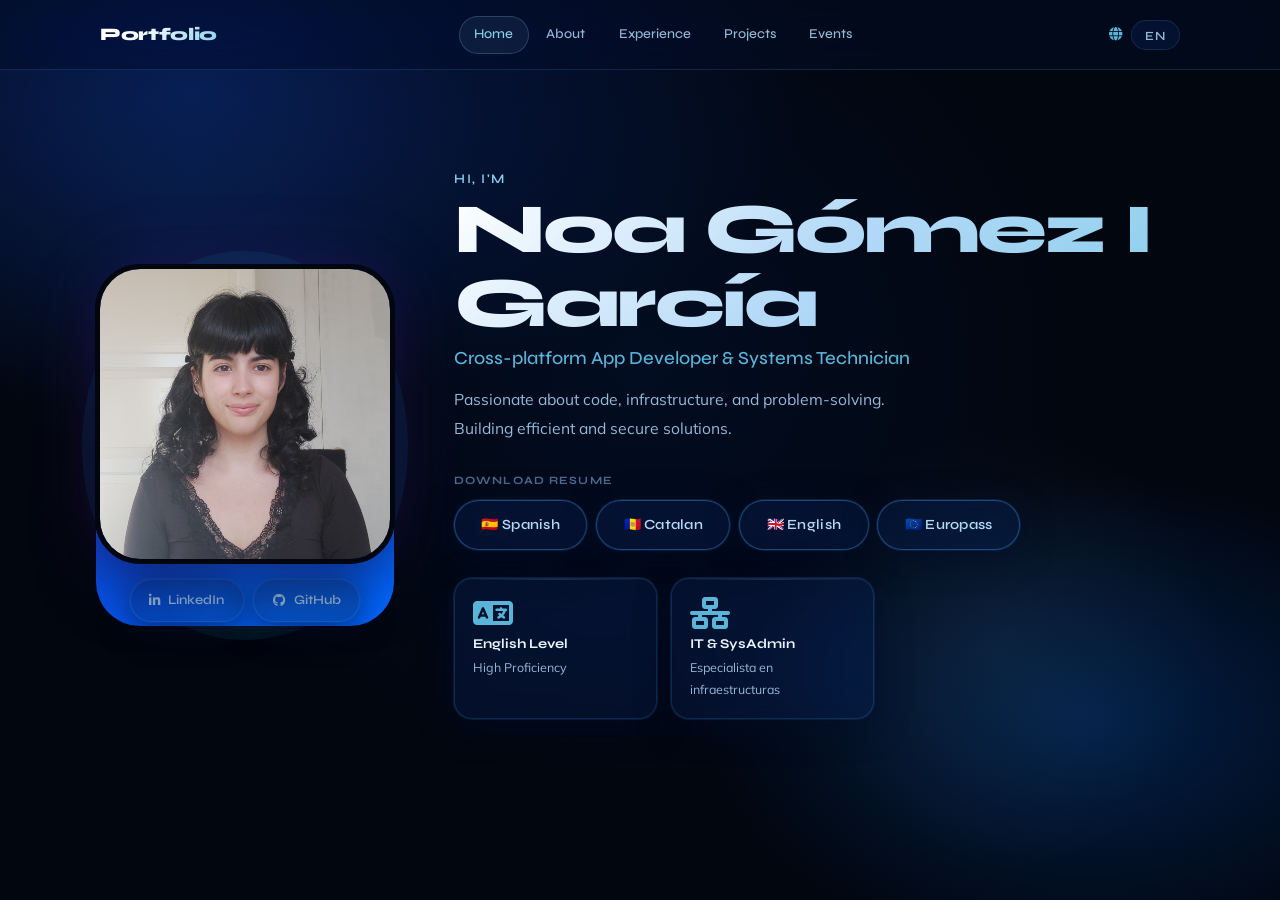
==== index.html @ 8a8b18e6 "Add files via upload" ====
<!DOCTYPE html>
<html lang="es">
<head>
    <meta charset="UTF-8">
    <meta name="viewport" content="width=device-width, initial-scale=1.0">
    <title>Portfolio | Inicio</title>
    <link rel="stylesheet" href="./css/style.css">
    <link rel="stylesheet" href="https://cdnjs.cloudflare.com/ajax/libs/font-awesome/6.4.0/css/all.min.css">
</head>
<body>
    <header class="main-header">
        <nav class="navbar">
            <div class="logo">Portfolio</div>
            <ul class="nav-links">
                <li><a href="index.html" class="active" data-i18n="nav.home">Inicio</a></li>
                <li><a href="sobre-mi.html" data-i18n="nav.about">Sobre mí</a></li>
                <li><a href="experiencia.html" data-i18n="nav.exp">Experiencia</a></li>
                <li><a href="proyectos.html" data-i18n="nav.projects">Proyectos</a></li>
                <li><a href="eventos.html" data-i18n="nav.events">Eventos</a></li>
            </ul>
            <div class="language-picker">
                <i class="fas fa-globe"></i>
                <select id="lang-selector">
                    <option value="es">ES</option>
                    <option value="en">EN</option>
                    <option value="ca">CA</option>
                </select>
            </div>
        </nav>
    </header>

    <main class="home-container">
        <section class="hero-split">
            <div class="hero-image-wrapper">
                <img src="./img/noa.jpg" alt="Foto de perfil profesional" id="profile-img">
                <div class="social-links">
                    <a href="www.linkedin.com/in/noa-gómez-i-garcía-9561072b7" target="_blank" class="btn-icon"><i class="fab fa-linkedin-in"></i> LinkedIn</a>
                    <a href="https://github.com/noagomigar" target="_blank" class="btn-icon"><i class="fab fa-github"></i> GitHub</a>
                </div>
            </div>

            <div class="hero-content">
                <h3 data-i18n="hero.greeting">Hola, soy</h3>
                <h1 class="main-title">Noa Gómez I García</h1>
                <h2 class="subtitle" data-i18n="hero.role">Desarrolladora Multiplataforma & Técnica en Sistemas</h2>
                <p class="hero-bio" data-i18n="hero.desc">
                    Apasionada por el código, la infraestructura y la resolución de problemas. Construyendo soluciones eficientes y seguras.
                </p>

                <div class="cv-download-section">
                    <p class="section-label" data-i18n="cv.download">Descargar CV:</p>
                    <div class="btn-group">
                        <a href="./cv/cv-es.pdf" download class="btn btn-outline" data-i18n="cv.es">Español</a>
                        <a href="./cv/cv-ca.pdf" download class="btn btn-outline" data-i18n="cv.ca">Català</a>
                        <a href="./cv/cv-en.pdf" download class="btn btn-outline" data-i18n="cv.en">English</a>
                        <a href="./cv/cv-europass.pdf" download class="btn btn-outline">🇪🇺 Europass</a>
                    </div>
                </div>

                <div class="highlights-grid">
                    <div class="highlight-card">
                        <i class="fas fa-language fa-2x"></i>
                        <h4>English Level</h4>
                        <p>High Proficiency</p>
                    </div>
                    <div class="highlight-card">
                        <i class="fas fa-network-wired fa-2x"></i>
                        <h4>IT & SysAdmin</h4>
                        <p>Especialista en infraestructuras</p>
                    </div>
                </div>
            </div>
        </section>
    </main>

    <script src="./js/lang.js"></script>
</body>
</html>
---- css/style.css ----
/* ============================================================
   PORTFOLIO — LIQUID GLASS · DEEP OCEAN BLUE
   Multi-page edition
   ============================================================ */

@import url('https://fonts.googleapis.com/css2?family=Syne:wght@400;500;600;700;800&family=Mulish:ital,wght@0,300;0,400;0,500;0,600;1,400&display=swap');

/* ─── TOKENS ─────────────────────────────────────────────── */
:root {
  --void:        #02060f;
  --abyss:       #050d1f;
  --deep:        #071428;
  --ocean:       #0a1f4a;
  --blue-mid:    #0f3a8a;
  --blue-bright: #1d6fea;
  --neon:        #5ab4d8;
  --cyan:        #87ceeb;
  --aurora:      #b3d9f7;

  --txt-primary:   #e8f4ff;
  --txt-secondary: #94b8d8;
  --txt-muted:     #4a6a90;

  --glass-bg:         rgba(12, 35, 80, 0.35);
  --glass-bg-hover:   rgba(18, 50, 110, 0.52);
  --glass-border:     rgba(61, 158, 255, 0.18);
  --glass-border-str: rgba(61, 158, 255, 0.40);
  --glass-shadow:     0 8px 32px rgba(0,12,40,.60), 0 0 0 1px var(--glass-border);
  --glass-shadow-h:   0 16px 48px rgba(0,12,40,.80), 0 0 28px rgba(90,180,216,.18), 0 0 0 1px var(--glass-border-str);
  --blur:  blur(18px) saturate(160%);
  --blur2: blur(28px) saturate(180%);

  --max-w: 1160px;
  --nav-h: 70px;
  --pad-x: clamp(1.25rem, 5vw, 2.5rem);
  --pad-y: clamp(4rem, 8vw, 7rem);
  --r-sm:  10px;
  --r-md:  18px;
  --r-lg:  26px;
  --r-xl:  40px;

  --font-d: 'Syne', sans-serif;
  --font-b: 'Mulish', sans-serif;
  --ease:   cubic-bezier(0.23, 1, 0.32, 1);
}

/* ─── RESET ──────────────────────────────────────────────── */
*, *::before, *::after { box-sizing: border-box; margin: 0; padding: 0; }
html { scroll-behavior: smooth; -webkit-font-smoothing: antialiased; }

body {
  font-family: var(--font-b);
  font-size: 16px;
  line-height: 1.75;
  color: var(--txt-primary);
  background-color: var(--void);
  overflow-x: hidden;
  min-height: 100vh;
}

/* ─── BACKGROUND SCENE ───────────────────────────────────── */
body::before {
  content: '';
  position: fixed; inset: 0; z-index: -2;
  background:
    radial-gradient(ellipse 80% 60% at 15% 10%,  rgba(10,40,120,.55) 0%, transparent 60%),
    radial-gradient(ellipse 55% 50% at 85% 80%,  rgba(0,70,160,.38)  0%, transparent 55%),
    radial-gradient(ellipse 50% 70% at 50% 40%,  rgba(0,30,80,.28)   0%, transparent 70%),
    var(--void);
  pointer-events: none;
}

body::after {
  content: '';
  position: fixed; inset: 0; z-index: -1;
  background:
    radial-gradient(circle 420px at 15% 20%, rgba(29,111,234,.10) 0%, transparent 70%),
    radial-gradient(circle 320px at 78% 72%, rgba(135,206,235,.07)  0%, transparent 70%);
  animation: driftOrbs 20s ease-in-out infinite alternate;
  pointer-events: none;
}

@keyframes driftOrbs {
  0%   { opacity: 1;   transform: translate(0, 0); }
  50%  { opacity: 0.6; transform: translate(5%, -3%); }
  100% { opacity: 1;   transform: translate(-4%, 5%); }
}

/* grid removed */

/* ─── SCROLLBAR ──────────────────────────────────────────── */
::-webkit-scrollbar { width: 5px; }
::-webkit-scrollbar-track { background: var(--abyss); }
::-webkit-scrollbar-thumb { background: var(--blue-mid); border-radius: 3px; }
::-webkit-scrollbar-thumb:hover { background: var(--blue-bright); }
::selection { background: rgba(29,111,234,.45); color: #fff; }

/* ─── BASE TYPOGRAPHY ────────────────────────────────────── */
h1, h2, h3, h4 { font-family: var(--font-d); font-weight: 700; line-height: 1.2; }
a  { color: inherit; text-decoration: none; }
ul { list-style: none; }
img { max-width: 100%; display: block; }
strong { color: var(--aurora); font-weight: 600; }
em { color: var(--cyan); font-style: italic; }
.text-center { text-align: center; }

/* ─── NAVBAR ─────────────────────────────────────────────── */
.main-header {
  position: fixed; top: 0; left: 0; right: 0; z-index: 100;
  height: var(--nav-h);
}

.main-header::before {
  content: '';
  position: absolute; inset: 0;
  background: rgba(5,13,31,.55);
  backdrop-filter: var(--blur2);
  -webkit-backdrop-filter: var(--blur2);
  border-bottom: 1px solid var(--glass-border);
  z-index: -1;
}

.navbar {
  max-width: var(--max-w);
  margin: 0 auto;
  height: 100%;
  padding: 0 var(--pad-x);
  display: flex;
  align-items: center;
  gap: 2rem;
}

.logo {
  font-family: var(--font-d);
  font-weight: 800;
  font-size: 1.1rem;
  letter-spacing: -0.02em;
  background: linear-gradient(135deg, #fff 30%, var(--cyan));
  -webkit-background-clip: text;
  -webkit-text-fill-color: transparent;
  background-clip: text;
  flex-shrink: 0;
  cursor: default;
}

.nav-links {
  display: flex;
  align-items: center;
  gap: 0.15rem;
  flex: 1;
  justify-content: center;
}

.nav-links li a {
  display: block;
  padding: 0.42rem 0.9rem;
  border-radius: 100px;
  font-family: var(--font-d);
  font-size: 0.84rem;
  font-weight: 500;
  color: var(--txt-secondary);
  transition: all 0.25s ease;
  border: 1px solid transparent;
}

.nav-links li a:hover { color: var(--txt-primary); background: rgba(90,180,216,.10); }
.nav-links li a.active {
  color: var(--cyan);
  background: rgba(135,206,235,.08);
  border-color: rgba(135,206,235,.22);
}

.language-picker {
  display: flex;
  align-items: center;
  gap: 0.5rem;
  color: var(--txt-muted);
  font-size: 0.85rem;
  flex-shrink: 0;
}

.language-picker i { color: var(--neon); }

#lang-selector {
  appearance: none;
  background: var(--glass-bg);
  backdrop-filter: var(--blur);
  -webkit-backdrop-filter: var(--blur);
  border: 1px solid var(--glass-border);
  color: var(--txt-secondary);
  padding: 0.38rem 0.8rem;
  border-radius: 100px;
  font-family: var(--font-d);
  font-size: 0.78rem;
  font-weight: 600;
  cursor: pointer;
  transition: all 0.25s ease;
  letter-spacing: 0.05em;
}

#lang-selector:hover { border-color: var(--glass-border-str); color: var(--txt-primary); }
#lang-selector option { background: var(--deep); color: var(--txt-primary); }

/* ─── BUTTONS ────────────────────────────────────────────── */
.btn {
  display: inline-flex;
  align-items: center;
  justify-content: center;
  gap: 0.45rem;
  padding: 0.72rem 1.65rem;
  border-radius: 100px;
  font-family: var(--font-d);
  font-size: 0.875rem;
  font-weight: 600;
  letter-spacing: 0.02em;
  cursor: pointer;
  border: none;
  transition: all 0.35s var(--ease);
  position: relative;
  overflow: hidden;
  white-space: nowrap;
}

.btn::before {
  content: '';
  position: absolute; inset: 0;
  background: linear-gradient(135deg, rgba(255,255,255,.12) 0%, transparent 60%);
  opacity: 0;
  transition: opacity 0.3s ease;
  border-radius: inherit;
}

.btn:hover::before { opacity: 1; }

.btn-outline {
  background: var(--glass-bg);
  backdrop-filter: var(--blur);
  -webkit-backdrop-filter: var(--blur);
  color: var(--aurora);
  border: 1px solid var(--glass-border-str);
  box-shadow: var(--glass-shadow);
}

.btn-outline:hover {
  background: var(--glass-bg-hover);
  color: #fff;
  border-color: var(--cyan);
  transform: translateY(-2px);
  box-shadow: var(--glass-shadow-h);
}

.btn-small {
  padding: 0.48rem 1rem;
  font-size: 0.8rem;
}

.btn-icon {
  display: inline-flex;
  align-items: center;
  gap: 0.5rem;
  padding: 0.58rem 1.15rem;
  border-radius: 100px;
  font-family: var(--font-d);
  font-size: 0.82rem;
  font-weight: 600;
  background: var(--glass-bg);
  backdrop-filter: var(--blur);
  -webkit-backdrop-filter: var(--blur);
  border: 1px solid var(--glass-border);
  color: var(--txt-secondary);
  transition: all 0.3s ease;
  box-shadow: var(--glass-shadow);
}

.btn-icon:hover {
  background: var(--glass-bg-hover);
  border-color: var(--glass-border-str);
  color: var(--txt-primary);
  transform: translateY(-2px);
  box-shadow: var(--glass-shadow-h);
}

/* ─── PAGE WRAPPERS ──────────────────────────────────────── */
.home-container,
.page-container {
  padding-top: calc(var(--nav-h) + var(--pad-y));
  padding-bottom: var(--pad-y);
  padding-left: var(--pad-x);
  padding-right: var(--pad-x);
  max-width: var(--max-w);
  margin: 0 auto;
}

.page-title {
  font-family: var(--font-d);
  font-size: clamp(2rem, 5vw, 3.2rem);
  font-weight: 800;
  letter-spacing: -0.04em;
  background: linear-gradient(135deg, #fff 0%, var(--aurora) 55%, var(--cyan) 100%);
  -webkit-background-clip: text;
  -webkit-text-fill-color: transparent;
  background-clip: text;
  margin-bottom: 0.6rem;
  animation: fadeUp 0.8s var(--ease) both;
}

.subtitle-text {
  color: var(--txt-secondary);
  font-size: 0.97rem;
  max-width: 60ch;
  margin: 0 auto 2.5rem;
  animation: fadeUp 0.8s 0.1s var(--ease) both;
}

/* ─── HOME HERO ──────────────────────────────────────────── */
.hero-split {
  display: grid;
  grid-template-columns: auto 1fr;
  gap: clamp(2.5rem, 5vw, 5rem);
  align-items: center;
}

.hero-image-wrapper {
  display: flex;
  flex-direction: column;
  align-items: center;
  gap: 1.25rem;
  animation: fadeUp 0.9s var(--ease) both;
}

/* ── Girly cybercore profile border ── */
.hero-image-wrapper {
  position: relative;
}

/* Spinning conic gradient border */
.hero-image-wrapper::before {
  content: '';
  position: absolute;
  inset: -4px;
  border-radius: calc(var(--r-xl) + 4px);
 background: conic-gradient(
    from 180deg,
    #0066ff 0%,   /* Azul eléctrico */
    #1333c4 30%,  /* Cian brillante */
    #0464f5 50%,  /* Mantenemos el cian un rato en la zona alta */
    #0066ff 80%,  /* Volvemos al azul eléctrico */
    #0066ff 100%  /* Cierra el círculo */
  );
  animation: spinBorder 4s linear infinite;
  z-index: 0;
}

/* Soft glow behind */
.hero-image-wrapper::after {
  content: '';
  position: absolute;
  inset: -18px;
  border-radius: 50%;
  background: radial-gradient(
    circle,
    rgba(13, 4, 68, 0.22) 0%,
    rgba(15, 12, 180, 0.15) 40%,
    rgba(0, 210, 255, 0.10) 70%,
    transparent 100%
  );
  animation: glowPulse 3s ease-in-out infinite alternate;
  z-index: -1;
}

@keyframes spinBorder {
  to { transform: rotate(360deg); }
}

@keyframes glowPulse {
  from { opacity: 0.7; transform: scale(0.96); }
  to   { opacity: 1;   transform: scale(1.06); }
}

#profile-img {
  width: clamp(200px, 24vw, 290px);
  aspect-ratio: 1;
  object-fit: cover;
  border-radius: var(--r-xl);
  position: relative;
  z-index: 1;
  /* 5px gap between image and spinning border */
  outline: 5px solid var(--void);
  box-shadow:
    0 0 40px rgba(3, 15, 128, 0.25),
    0 0 80px rgba(191, 90, 242, 0.15),
    0 24px 60px rgba(0,0,0,.55);
  transition: transform 0.6s var(--ease), box-shadow 0.6s var(--ease);
  background-color: var(--ocean);
}

#profile-img:hover {
  transform: scale(1.03);
  box-shadow:
    0 0 60px rgba(19, 6, 209, 0.45),
    0 0 120px rgba(191, 90, 242, 0.25),
    0 0 180px rgba(0, 210, 255, 0.15);
}

.social-links {
  display: flex;
  gap: 0.6rem;
  flex-wrap: wrap;
  justify-content: center;
}

.hero-content { animation: fadeUp 0.9s 0.15s var(--ease) both; }

.hero-content h3 {
  font-family: var(--font-d);
  font-size: 0.82rem;
  font-weight: 600;
  letter-spacing: 0.12em;
  text-transform: uppercase;
  color: var(--cyan);
  margin-bottom: 0.3rem;
}

.main-title {
  font-size: clamp(2.6rem, 5.5vw, 4.5rem);
  font-weight: 800;
  letter-spacing: -0.04em;
  line-height: 1.05;
  background: linear-gradient(135deg, #fff 0%, var(--aurora) 50%, var(--cyan) 100%);
  -webkit-background-clip: text;
  -webkit-text-fill-color: transparent;
  background-clip: text;
  margin-bottom: 0.4rem;
}

.subtitle {
  font-size: clamp(0.95rem, 2vw, 1.15rem);
  font-weight: 500;
  color: var(--neon);
  margin-bottom: 1rem;
}

.hero-bio {
  font-size: 0.98rem;
  color: var(--txt-secondary);
  max-width: 52ch;
  line-height: 1.85;
  margin-bottom: 1.75rem;
}

/* CV download */
.cv-download-section { margin-bottom: 1.75rem; }

.section-label {
  font-family: var(--font-d);
  font-size: 0.7rem;
  font-weight: 700;
  letter-spacing: 0.1em;
  text-transform: uppercase;
  color: var(--txt-muted);
  margin-bottom: 0.6rem;
}

.btn-group {
  display: flex;
  flex-wrap: wrap;
  gap: 0.55rem;
}

/* Highlights */
.highlights-grid {
  display: grid;
  grid-template-columns: repeat(2, 1fr);
  gap: 0.85rem;
  max-width: 420px;
}

.highlight-card {
  background: var(--glass-bg);
  backdrop-filter: var(--blur);
  -webkit-backdrop-filter: var(--blur);
  border: 1px solid var(--glass-border);
  border-radius: var(--r-md);
  padding: 1.1rem 1.15rem;
  display: flex;
  flex-direction: column;
  gap: 0.3rem;
  box-shadow: var(--glass-shadow);
  transition: all 0.35s var(--ease);
  position: relative;
  overflow: hidden;
}

.highlight-card::before {
  content: '';
  position: absolute; top: 0; left: 0; right: 0; height: 1px;
  background: linear-gradient(90deg, transparent, rgba(255,255,255,.12), transparent);
}

.highlight-card:hover {
  background: var(--glass-bg-hover);
  border-color: var(--glass-border-str);
  transform: translateY(-3px);
  box-shadow: var(--glass-shadow-h);
}

.highlight-card i { color: var(--neon); margin-bottom: 0.15rem; }

.highlight-card h4 {
  font-family: var(--font-d);
  font-size: 0.84rem;
  font-weight: 700;
  color: var(--txt-primary);
}

.highlight-card p { font-size: 0.78rem; color: var(--txt-secondary); }

/* ─── SOBRE MÍ ────────────────────────────────────────────── */
.about-grid {
  display: grid;
  grid-template-columns: 1fr 360px;
  gap: 2.5rem;
  align-items: start;
}

.about-main-content h1 {
  font-size: clamp(2rem, 5vw, 3rem);
  font-weight: 800;
  letter-spacing: -0.04em;
  background: linear-gradient(135deg, #fff 0%, var(--aurora) 55%, var(--cyan) 100%);
  -webkit-background-clip: text;
  -webkit-text-fill-color: transparent;
  background-clip: text;
  margin-bottom: 1.4rem;
  animation: fadeUp 0.8s var(--ease) both;
}

.about-main-content > h3,
.about-main-content h3 {
  font-family: var(--font-d);
  font-size: 0.7rem;
  font-weight: 700;
  letter-spacing: 0.1em;
  text-transform: uppercase;
  color: var(--neon);
  margin: 2rem 0 1rem;
}

.vision-statement {
  background: var(--glass-bg);
  backdrop-filter: var(--blur);
  -webkit-backdrop-filter: var(--blur);
  border: 1px solid var(--glass-border);
  border-radius: var(--r-lg);
  padding: 1.75rem;
  box-shadow: var(--glass-shadow);
  position: relative;
  animation: fadeUp 0.8s 0.1s var(--ease) both;
}

.vision-statement::before {
  content: '';
  position: absolute; top: 0; left: 0; right: 0; height: 1px;
  background: linear-gradient(90deg, transparent, rgba(255,255,255,.15), transparent);
}

.vision-statement .fa-quote-left {
  color: var(--neon);
  opacity: 0.45;
  font-size: 1.4rem;
  display: block;
  margin-bottom: 0.75rem;
}

.vision-statement p {
  color: var(--txt-secondary);
  font-size: 0.96rem;
  line-height: 1.85;
  font-style: italic;
}

/* Timeline (sobre-mi) */
.about-main-content .timeline {
  display: flex;
  flex-direction: column;
  gap: 0.85rem;
  position: relative;
  padding-left: 1.5rem;
  animation: fadeUp 0.8s 0.2s var(--ease) both;
}

.about-main-content .timeline::before {
  content: '';
  position: absolute; left: 0; top: 0.5rem; bottom: 0.5rem; width: 2px;
  background: linear-gradient(to bottom,
    transparent,
    var(--blue-bright) 20%,
    var(--neon) 50%,
    var(--blue-bright) 80%,
    transparent
  );
}

.timeline-item {
  position: relative;
  background: var(--glass-bg);
  backdrop-filter: var(--blur);
  -webkit-backdrop-filter: var(--blur);
  border: 1px solid var(--glass-border);
  border-radius: var(--r-md);
  padding: 1rem 1.25rem;
  box-shadow: var(--glass-shadow);
  transition: all 0.35s var(--ease);
}

.timeline-item::before {
  content: '';
  position: absolute; left: -1.82rem; top: 1.1rem;
  width: 10px; height: 10px;
  border-radius: 50%;
  background: var(--neon);
  border: 2px solid var(--abyss);
  box-shadow: 0 0 10px var(--neon), 0 0 20px rgba(90,180,216,.40);
}

.timeline-item:hover {
  background: var(--glass-bg-hover);
  border-color: var(--glass-border-str);
  transform: translateX(4px);
}

.date {
  display: inline-block;
  font-family: var(--font-d);
  font-size: 0.7rem;
  font-weight: 700;
  letter-spacing: 0.09em;
  color: var(--cyan);
  text-transform: uppercase;
  margin-bottom: 0.3rem;
}

.timeline-item h4 {
  font-family: var(--font-d);
  font-size: 0.94rem;
  font-weight: 700;
  color: var(--txt-primary);
  margin-bottom: 0.15rem;
}

.timeline-item p { font-size: 0.82rem; color: var(--txt-muted); }

/* Skills sidebar */
.skills-sidebar {
  display: flex;
  flex-direction: column;
  gap: 1.2rem;
  animation: fadeUp 0.8s 0.2s var(--ease) both;
}

.skill-box {
  background: var(--glass-bg);
  backdrop-filter: var(--blur);
  -webkit-backdrop-filter: var(--blur);
  border: 1px solid var(--glass-border);
  border-radius: var(--r-lg);
  padding: 1.5rem;
  box-shadow: var(--glass-shadow);
  position: relative;
  overflow: hidden;
  transition: all 0.35s var(--ease);
}

.skill-box::before {
  content: '';
  position: absolute; top: 0; left: 0; right: 0; height: 1px;
  background: linear-gradient(90deg, transparent, rgba(255,255,255,.15), transparent);
}

.skill-box:hover { border-color: var(--glass-border-str); }

.skill-box h3 {
  font-family: var(--font-d);
  font-size: 0.7rem;
  font-weight: 700;
  letter-spacing: 0.1em;
  text-transform: uppercase;
  color: var(--neon);
  margin-bottom: 1rem;
}

.mt-4 { margin-top: 0; } /* managed by gap */

.tag-list {
  display: flex;
  flex-wrap: wrap;
  gap: 0.45rem;
}

.tag-list li {
  padding: 0.3rem 0.82rem;
  border-radius: 100px;
  font-size: 0.76rem;
  font-weight: 600;
  font-family: var(--font-d);
  background: rgba(135,206,235,.08);
  border: 1px solid rgba(135,206,235,.22);
  color: var(--cyan);
  cursor: default;
  transition: all 0.25s ease;
}

.tag-list li:hover { background: rgba(135,206,235,.18); border-color: var(--cyan); transform: scale(1.04); }

.tech-category {
  padding: 0.7rem 0;
  border-bottom: 1px solid rgba(90,180,216,.10);
}

.tech-category:last-child { border-bottom: none; padding-bottom: 0; }

.tech-category h4 {
  font-family: var(--font-d);
  font-size: 0.82rem;
  font-weight: 700;
  color: var(--aurora);
  margin-bottom: 0.2rem;
  display: flex;
  align-items: center;
  gap: 0.5rem;
}

.tech-category h4 i { color: var(--neon); font-size: 0.75rem; }
.tech-category p { font-size: 0.8rem; color: var(--txt-secondary); }

/* ─── EXPERIENCIA ─────────────────────────────────────────── */
.experience-list {
  display: flex;
  flex-direction: column;
  gap: 1.5rem;
}

.exp-card {
  background: var(--glass-bg);
  backdrop-filter: var(--blur);
  -webkit-backdrop-filter: var(--blur);
  border: 1px solid var(--glass-border);
  border-radius: var(--r-xl);
  padding: clamp(1.5rem, 3vw, 2.25rem);
  box-shadow: var(--glass-shadow);
  position: relative;
  overflow: hidden;
  transition: all 0.4s var(--ease);
  animation: fadeUp 0.7s var(--ease) both;
}

.exp-card:nth-child(2) { animation-delay: 0.12s; }

.exp-card::before {
  content: '';
  position: absolute; top: 0; left: 0; right: 0; height: 1px;
  background: linear-gradient(90deg, transparent, rgba(255,255,255,.18), transparent);
}

.exp-card::after {
  content: '';
  position: absolute; top: -60px; right: -60px;
  width: 180px; height: 180px;
  background: radial-gradient(circle, rgba(90,180,216,.07) 0%, transparent 70%);
  border-radius: 50%;
  pointer-events: none;
}

.exp-card:hover {
  background: var(--glass-bg-hover);
  border-color: var(--glass-border-str);
  box-shadow: var(--glass-shadow-h);
  transform: translateY(-3px);
}

.exp-header {
  display: flex;
  align-items: flex-start;
  justify-content: space-between;
  gap: 1rem;
  margin-bottom: 1.25rem;
}

.exp-titles h2 {
  font-family: var(--font-d);
  font-size: clamp(1rem, 2.2vw, 1.25rem);
  font-weight: 700;
  color: var(--txt-primary);
  margin-bottom: 0.3rem;
}

.location {
  font-family: var(--font-d);
  font-size: 0.82rem;
  font-weight: 500;
  color: var(--neon);
  display: flex;
  align-items: center;
  gap: 0.4rem;
}

.location i { font-size: 0.72rem; }

.badge {
  display: inline-block;
  padding: 0.3rem 0.82rem;
  border-radius: 100px;
  font-family: var(--font-d);
  font-size: 0.7rem;
  font-weight: 700;
  letter-spacing: 0.05em;
  text-transform: uppercase;
  background: rgba(29,111,234,.18);
  border: 1px solid rgba(29,111,234,.35);
  color: var(--aurora);
  white-space: nowrap;
  flex-shrink: 0;
}

.badge-trust {
  background: rgba(135,206,235,.10);
  border-color: rgba(135,206,235,.28);
  color: var(--cyan);
}

.exp-body > p {
  font-size: 0.94rem;
  color: var(--txt-secondary);
  line-height: 1.8;
  margin-bottom: 1rem;
}

.highlight-text {
  background: rgba(90,180,216,.07);
  border: 1px solid rgba(90,180,216,.18);
  border-left: 3px solid var(--neon);
  border-radius: 0 var(--r-sm) var(--r-sm) 0;
  padding: 1rem 1.25rem;
  font-size: 0.9rem;
  color: var(--txt-secondary);
  line-height: 1.8;
  margin-bottom: 1.25rem;
}

.custom-bullets {
  display: flex;
  flex-direction: column;
  gap: 0.5rem;
}

.custom-bullets li {
  display: flex;
  align-items: flex-start;
  gap: 0.65rem;
  font-size: 0.9rem;
  color: var(--txt-secondary);
}

.custom-bullets li i {
  color: var(--neon);
  font-size: 0.72rem;
  margin-top: 0.32rem;
  flex-shrink: 0;
}

.grid-2-cols { display: grid; grid-template-columns: 1fr 1fr; gap: 1.5rem; }
.grid-3-cols { display: grid; grid-template-columns: repeat(3, 1fr); gap: 1rem; }
.mt-3 { margin-top: 1.25rem; }

.task-card {
  background: rgba(7,20,40,.55);
  border: 1px solid var(--glass-border);
  border-radius: var(--r-md);
  padding: 1.15rem;
  text-align: center;
  transition: all 0.3s ease;
}

.task-card:hover {
  background: rgba(18,50,110,.40);
  border-color: var(--glass-border-str);
  transform: translateY(-3px);
  box-shadow: 0 10px 28px rgba(0,0,0,.40);
}

.task-card i { color: var(--neon); font-size: 1.5rem; display: block; margin-bottom: 0.6rem; }

.task-card h4 {
  font-family: var(--font-d);
  font-size: 0.84rem;
  font-weight: 700;
  color: var(--txt-primary);
  margin-bottom: 0.35rem;
}

.task-card p { font-size: 0.78rem; color: var(--txt-secondary); line-height: 1.6; }

/* ─── PROYECTOS / EVENTOS ─────────────────────────────────── */
.projects-grid {
  display: grid;
  grid-template-columns: repeat(auto-fit, minmax(300px, 1fr));
  gap: 1.5rem;
}

.project-card {
  background: var(--glass-bg);
  backdrop-filter: var(--blur);
  -webkit-backdrop-filter: var(--blur);
  border: 1px solid var(--glass-border);
  border-radius: var(--r-lg);
  overflow: hidden;
  box-shadow: var(--glass-shadow);
  transition: all 0.4s var(--ease);
  position: relative;
  display: flex;
  flex-direction: column;
  animation: fadeUp 0.7s var(--ease) both;
}

.project-card:nth-child(2) { animation-delay: 0.12s; }
.project-card:nth-child(3) { animation-delay: 0.22s; }

.project-card::before {
  content: '';
  position: absolute; top: 0; left: 0; right: 0; height: 1px;
  background: linear-gradient(90deg, transparent, rgba(255,255,255,.16), transparent);
  z-index: 1;
}

.project-card:hover {
  transform: translateY(-6px);
  border-color: var(--glass-border-str);
  box-shadow: var(--glass-shadow-h);
}

.project-img {
  height: 155px;
  display: flex;
  align-items: center;
  justify-content: center;
  background:
    linear-gradient(135deg, rgba(10,31,74,.88) 0%, rgba(7,20,40,.72) 100%),
    repeating-linear-gradient(
      45deg,
      rgba(90,180,216,.04) 0,
      rgba(90,180,216,.04) 1px,
      transparent 1px,
      transparent 28px
    );
  border-bottom: 1px solid var(--glass-border);
  color: var(--neon);
  transition: color 0.3s ease;
}

.project-card:hover .project-img { color: var(--cyan); }

.project-content {
  padding: 1.5rem;
  flex: 1;
  display: flex;
  flex-direction: column;
  gap: 0.55rem;
}

.project-content h3 {
  font-family: var(--font-d);
  font-size: 1.02rem;
  font-weight: 700;
  color: var(--txt-primary);
}

.project-content p {
  font-size: 0.87rem;
  color: var(--txt-secondary);
  line-height: 1.7;
  flex: 1;
}

.tech-tags {
  display: flex;
  flex-wrap: wrap;
  gap: 0.4rem;
}

.tech-tags span {
  padding: 0.26rem 0.75rem;
  border-radius: 100px;
  font-size: 0.72rem;
  font-weight: 600;
  font-family: var(--font-d);
  background: rgba(29,111,234,.15);
  border: 1px solid rgba(29,111,234,.28);
  color: var(--aurora);
  transition: all 0.25s ease;
  cursor: default;
}

.tech-tags span:hover { background: rgba(29,111,234,.28); transform: scale(1.04); }

.project-links { margin-top: 0.25rem; }

/* ─── ANIMATIONS ─────────────────────────────────────────── */
@keyframes fadeUp {
  from { opacity: 0; transform: translateY(22px); }
  to   { opacity: 1; transform: translateY(0); }
}

/* ─── RESPONSIVE ─────────────────────────────────────────── */
@media (max-width: 960px) {
  .about-grid { grid-template-columns: 1fr; }
  .skills-sidebar { order: -1; flex-direction: row; flex-wrap: wrap; }
  .skill-box { flex: 1; min-width: 240px; }

  .hero-split {
    grid-template-columns: 1fr;
    justify-items: center;
    text-align: center;
  }

  .hero-bio { margin-left: auto; margin-right: auto; }
  .highlights-grid { margin: 0 auto; }
  .btn-group { justify-content: center; }

  .grid-3-cols { grid-template-columns: 1fr 1fr; }
}

@media (max-width: 700px) {
  :root { --pad-x: 1.25rem; }

  .nav-links { display: none; }
  .navbar { justify-content: space-between; }

  .grid-2-cols,
  .grid-3-cols { grid-template-columns: 1fr; }

  .exp-header { flex-direction: column; gap: 0.6rem; align-items: flex-start; }

  .highlights-grid { grid-template-columns: 1fr 1fr; max-width: 100%; }

  .projects-grid { grid-template-columns: 1fr; }
}
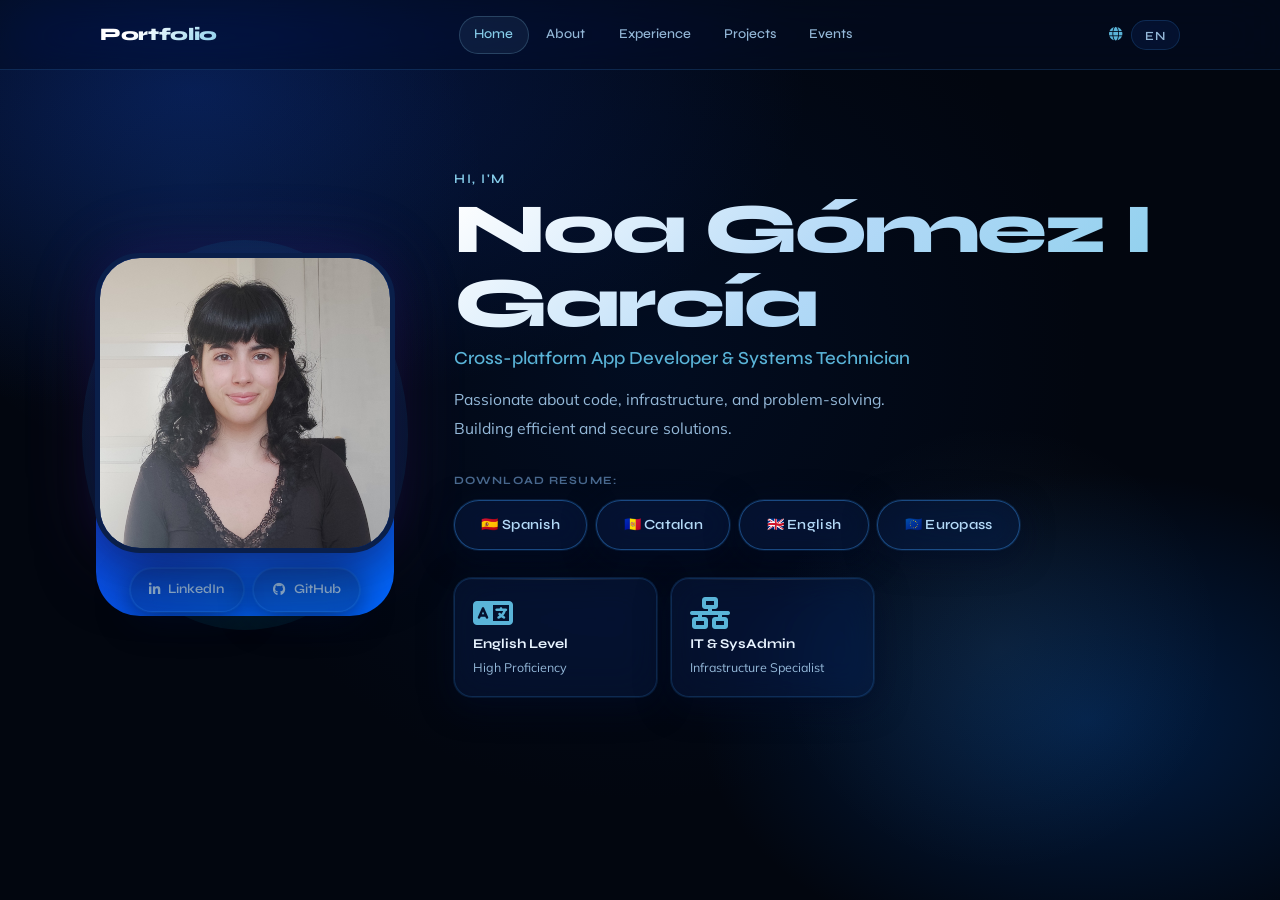
==== commit 7c66f221: "1" ====
--- a/index.html
+++ b/index.html
@@ -8,71 +8,71 @@
     <link rel="stylesheet" href="https://cdnjs.cloudflare.com/ajax/libs/font-awesome/6.4.0/css/all.min.css">
 </head>
 <body>
-    <header class="main-header">
-        <nav class="navbar">
-            <div class="logo">Portfolio</div>
-            <ul class="nav-links">
-                <li><a href="index.html" class="active" data-i18n="nav.home">Inicio</a></li>
-                <li><a href="sobre-mi.html" data-i18n="nav.about">Sobre mí</a></li>
-                <li><a href="experiencia.html" data-i18n="nav.exp">Experiencia</a></li>
-                <li><a href="proyectos.html" data-i18n="nav.projects">Proyectos</a></li>
-                <li><a href="eventos.html" data-i18n="nav.events">Eventos</a></li>
-            </ul>
-            <div class="language-picker">
-                <i class="fas fa-globe"></i>
-                <select id="lang-selector">
-                    <option value="es">ES</option>
-                    <option value="en">EN</option>
-                    <option value="ca">CA</option>
-                </select>
+<header class="main-header">
+    <nav class="navbar">
+        <div class="logo">Portfolio</div>
+        <ul class="nav-links">
+            <li><a href="index.html" class="active" data-i18n="nav.home">Inicio</a></li>
+            <li><a href="sobre-mi.html" data-i18n="nav.about">Sobre mí</a></li>
+            <li><a href="experiencia.html" data-i18n="nav.exp">Experiencia</a></li>
+            <li><a href="proyectos.html" data-i18n="nav.projects">Proyectos</a></li>
+            <li><a href="eventos.html" data-i18n="nav.events">Eventos</a></li>
+        </ul>
+        <div class="language-picker">
+            <i class="fas fa-globe"></i>
+            <select id="lang-selector">
+                <option value="ca">CA</option>
+                <option value="es">ES</option>
+                <option value="en">EN</option>
+            </select>
+        </div>
+    </nav>
+</header>
+
+<main class="home-container">
+    <section class="hero-split">
+        <div class="hero-image-wrapper">
+            <img src="./img/noa.jpg" alt="Foto de perfil" id="profile-img">
+            <div class="social-links">
+                <a href="https://www.linkedin.com/in/noa-gómez-i-garcía-9561072b7?utm_source=share_via&utm_content=profile&utm_medium=member_android" target="_blank" class="btn-icon"><i class="fab fa-linkedin-in"></i> LinkedIn</a>
+                <a href="https://github.com/noagomigar" target="_blank" class="btn-icon"><i class="fab fa-github"></i> GitHub</a>
             </div>
-        </nav>
-    </header>
+        </div>
 
-    <main class="home-container">
-        <section class="hero-split">
-            <div class="hero-image-wrapper">
-                <img src="./img/noa.jpg" alt="Foto de perfil profesional" id="profile-img">
-                <div class="social-links">
-                    <a href="www.linkedin.com/in/noa-gómez-i-garcía-9561072b7" target="_blank" class="btn-icon"><i class="fab fa-linkedin-in"></i> LinkedIn</a>
-                    <a href="https://github.com/noagomigar" target="_blank" class="btn-icon"><i class="fab fa-github"></i> GitHub</a>
+        <div class="hero-content">
+            <h3 data-i18n="hero.greeting">Hola, soy</h3>
+            <h1 class="main-title">Noa Gómez I García</h1>
+            <h2 class="subtitle" data-i18n="hero.role">Desarrolladora Multiplataforma & Técnica en Sistemas</h2>
+            <p class="hero-bio" data-i18n="hero.desc">
+                Apasionada por el código, la infraestructura y la resolución de problemas. Construyendo soluciones eficientes y seguras.
+            </p>
+
+            <div class="cv-download-section">
+                <p class="section-label" data-i18n="cv.download">Descargar CV:</p>
+                <div class="btn-group">
+                    <a href="./cv/cv-es.pdf" download class="btn btn-outline" data-i18n="cv.es">🇪🇸 Español</a>
+                    <a href="./cv/cv-ca.pdf" download class="btn btn-outline" data-i18n="cv.ca">🇦🇩 Català</a>
+                    <a href="./cv/cv-en.pdf" download class="btn btn-outline" data-i18n="cv.en">🇬🇧 English</a>
+                    <a href="./cv/cv-europass.pdf" download class="btn btn-outline">🇪🇺 Europass</a>
                 </div>
             </div>
 
-            <div class="hero-content">
-                <h3 data-i18n="hero.greeting">Hola, soy</h3>
-                <h1 class="main-title">Noa Gómez I García</h1>
-                <h2 class="subtitle" data-i18n="hero.role">Desarrolladora Multiplataforma & Técnica en Sistemas</h2>
-                <p class="hero-bio" data-i18n="hero.desc">
-                    Apasionada por el código, la infraestructura y la resolución de problemas. Construyendo soluciones eficientes y seguras.
-                </p>
-
-                <div class="cv-download-section">
-                    <p class="section-label" data-i18n="cv.download">Descargar CV:</p>
-                    <div class="btn-group">
-                        <a href="./cv/cv-es.pdf" download class="btn btn-outline" data-i18n="cv.es">Español</a>
-                        <a href="./cv/cv-ca.pdf" download class="btn btn-outline" data-i18n="cv.ca">Català</a>
-                        <a href="./cv/cv-en.pdf" download class="btn btn-outline" data-i18n="cv.en">English</a>
-                        <a href="./cv/cv-europass.pdf" download class="btn btn-outline">🇪🇺 Europass</a>
-                    </div>
+            <div class="highlights-grid">
+                <div class="highlight-card">
+                    <i class="fas fa-language fa-2x"></i>
+                    <h4 data-i18n="highlight.lang_title">Nivel de Inglés</h4>
+                    <p data-i18n="highlight.lang_level">Alto dominio</p>
                 </div>
-
-                <div class="highlights-grid">
-                    <div class="highlight-card">
-                        <i class="fas fa-language fa-2x"></i>
-                        <h4>English Level</h4>
-                        <p>High Proficiency</p>
-                    </div>
-                    <div class="highlight-card">
-                        <i class="fas fa-network-wired fa-2x"></i>
-                        <h4>IT & SysAdmin</h4>
-                        <p>Especialista en infraestructuras</p>
-                    </div>
+                <div class="highlight-card">
+                    <i class="fas fa-network-wired fa-2x"></i>
+                    <h4 data-i18n="highlight.it_title">IT & SysAdmin</h4>
+                    <p data-i18n="highlight.it_desc">Especialista en infraestructuras</p>
                 </div>
             </div>
-        </section>
-    </main>
+        </div>
+    </section>
+</main>
 
-    <script src="./js/lang.js"></script>
+<script src="./js/lang.js"></script>
 </body>
 </html>
--- a/css/style.css
+++ b/css/style.css
@@ -385,7 +385,7 @@
   position: relative;
   z-index: 1;
   /* 5px gap between image and spinning border */
-  outline: 5px solid var(--void);
+  outline: 5px solid var(--ocean);
   box-shadow:
     0 0 40px rgba(3, 15, 128, 0.25),
     0 0 80px rgba(191, 90, 242, 0.15),
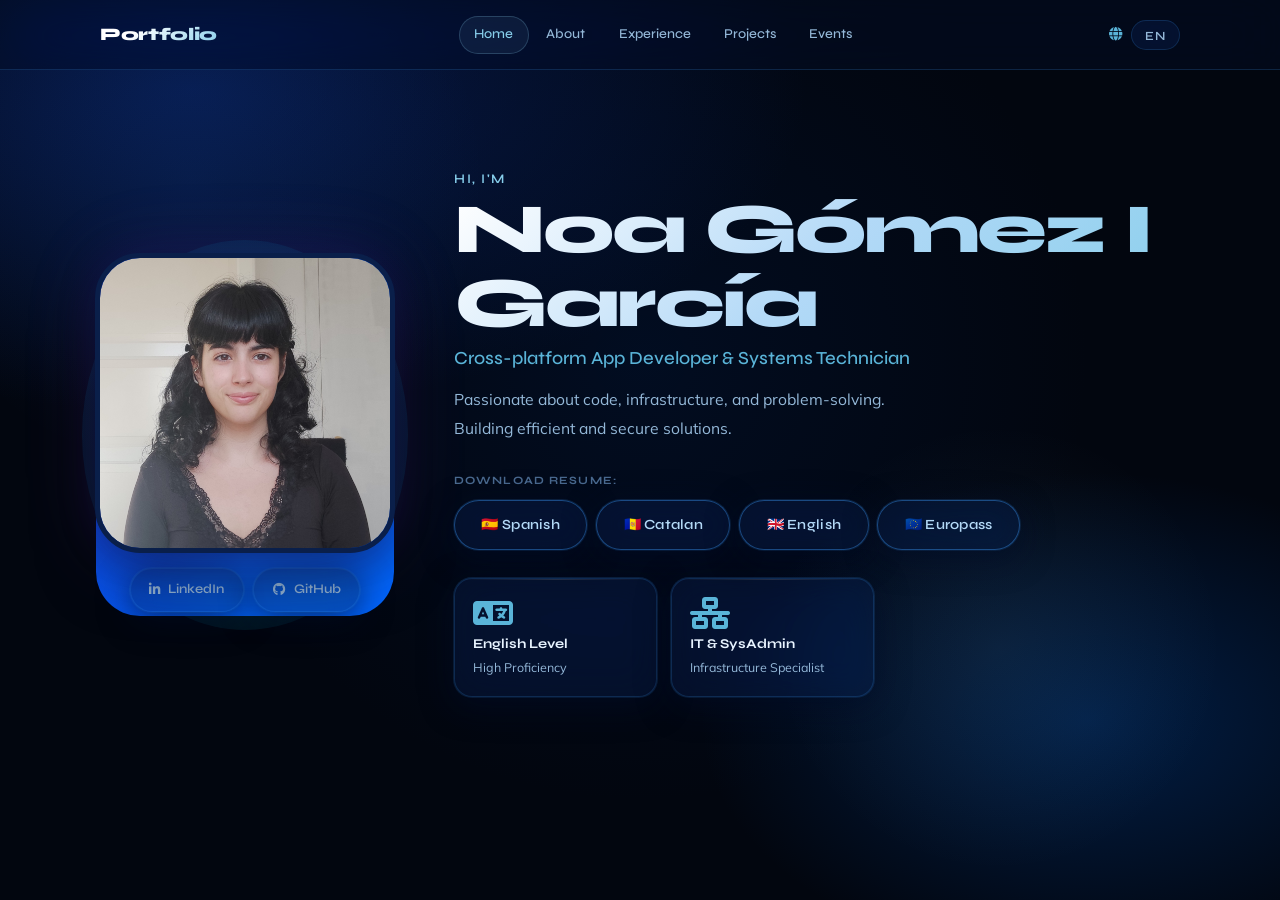
==== commit 296d2900: "1" ====
--- a/index.html
+++ b/index.html
@@ -21,9 +21,9 @@
         <div class="language-picker">
             <i class="fas fa-globe"></i>
             <select id="lang-selector">
-                <option value="ca">CA</option>
                 <option value="es">ES</option>
                 <option value="en">EN</option>
+                <option value="ca">CA</option>
             </select>
         </div>
     </nav>
@@ -32,7 +32,7 @@
 <main class="home-container">
     <section class="hero-split">
         <div class="hero-image-wrapper">
-            <img src="./img/noa.jpg" alt="Foto de perfil" id="profile-img">
+            <img src="./img/noa.jpg" alt="Foto de perfil profesional" id="profile-img">
             <div class="social-links">
                 <a href="https://www.linkedin.com/in/noa-gómez-i-garcía-9561072b7?utm_source=share_via&utm_content=profile&utm_medium=member_android" target="_blank" class="btn-icon"><i class="fab fa-linkedin-in"></i> LinkedIn</a>
                 <a href="https://github.com/noagomigar" target="_blank" class="btn-icon"><i class="fab fa-github"></i> GitHub</a>
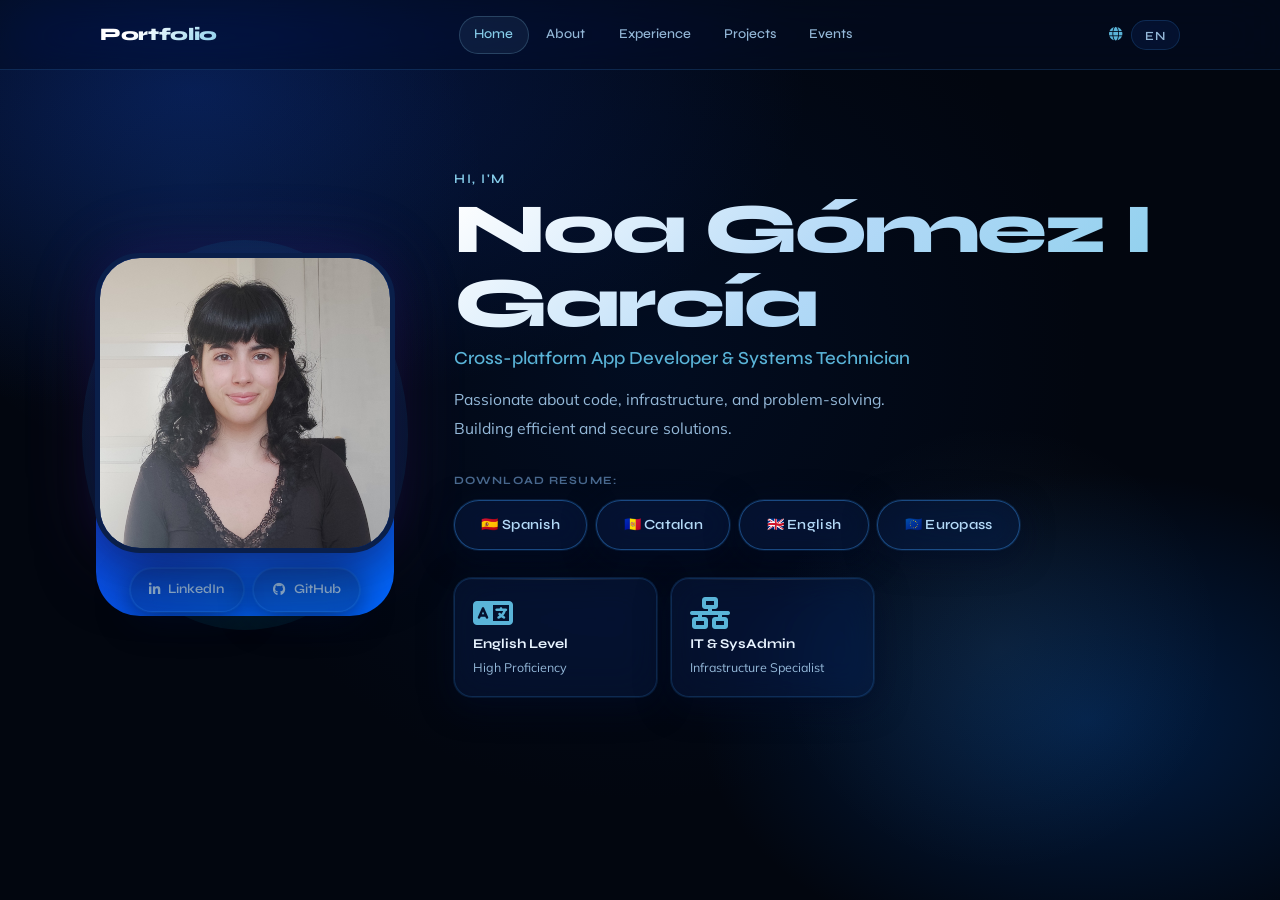
==== commit c5721be4: "1" ====
--- a/index.html
+++ b/index.html
@@ -21,9 +21,9 @@
         <div class="language-picker">
             <i class="fas fa-globe"></i>
             <select id="lang-selector">
+                <option value="ca">CA</option>
                 <option value="es">ES</option>
                 <option value="en">EN</option>
-                <option value="ca">CA</option>
             </select>
         </div>
     </nav>
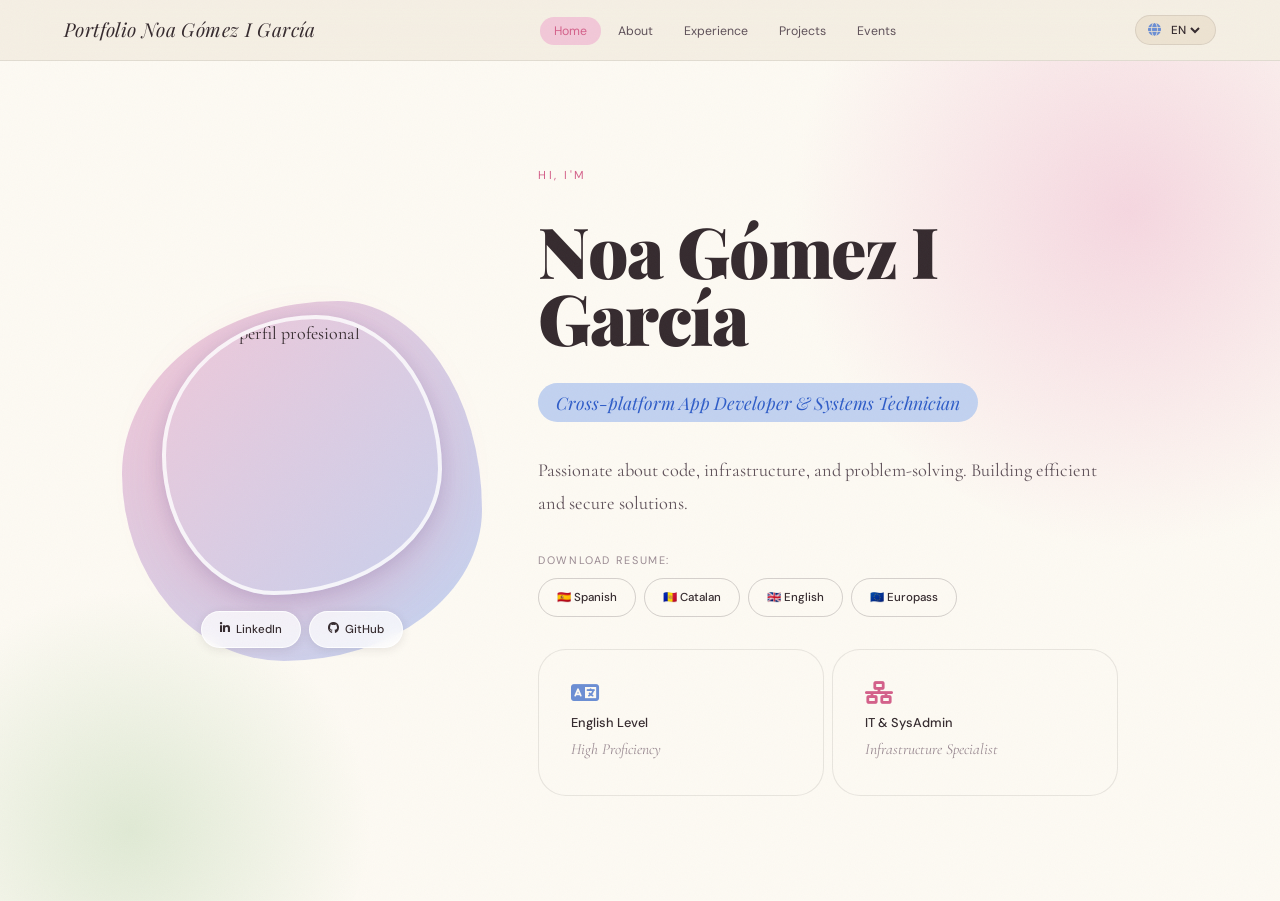
==== commit 48cb15ae: "foto actualizada + cambio de estilo" ====
--- a/index.html
+++ b/index.html
@@ -10,7 +10,7 @@
 <body>
 <header class="main-header">
     <nav class="navbar">
-        <div class="logo">Portfolio</div>
+        <div class="logo">Portfolio Noa Gómez I García</div>
         <ul class="nav-links">
             <li><a href="index.html" class="active" data-i18n="nav.home">Inicio</a></li>
             <li><a href="sobre-mi.html" data-i18n="nav.about">Sobre mí</a></li>
@@ -32,7 +32,7 @@
 <main class="home-container">
     <section class="hero-split">
         <div class="hero-image-wrapper">
-            <img src="./img/noa.jpg" alt="Foto de perfil profesional" id="profile-img">
+            <img src="./img/noa.png" alt="Foto de perfil profesional" id="profile-img">
             <div class="social-links">
                 <a href="https://www.linkedin.com/in/noa-gómez-i-garcía-9561072b7?utm_source=share_via&utm_content=profile&utm_medium=member_android" target="_blank" class="btn-icon"><i class="fab fa-linkedin-in"></i> LinkedIn</a>
                 <a href="https://github.com/noagomigar" target="_blank" class="btn-icon"><i class="fab fa-github"></i> GitHub</a>
--- a/css/style.css
+++ b/css/style.css
@@ -1,1046 +1,1031 @@
+@import url('https://fonts.googleapis.com/css2?family=Playfair+Display:ital,wght@0,700;0,900;1,700;1,900&family=DM+Sans:wght@300;400;500&family=Cormorant+Garamond:ital,wght@0,300;0,600;1,300;1,600&display=swap');
+
 /* ============================================================
-   PORTFOLIO — LIQUID GLASS · DEEP OCEAN BLUE
-   Multi-page edition
+   VARIABLES
    ============================================================ */
-
-@import url('https://fonts.googleapis.com/css2?family=Syne:wght@400;500;600;700;800&family=Mulish:ital,wght@0,300;0,400;0,500;0,600;1,400&display=swap');
-
-/* ─── TOKENS ─────────────────────────────────────────────── */
 :root {
-  --void:        #02060f;
-  --abyss:       #050d1f;
-  --deep:        #071428;
-  --ocean:       #0a1f4a;
-  --blue-mid:    #0f3a8a;
-  --blue-bright: #1d6fea;
-  --neon:        #5ab4d8;
-  --cyan:        #87ceeb;
-  --aurora:      #b3d9f7;
-
-  --txt-primary:   #e8f4ff;
-  --txt-secondary: #94b8d8;
-  --txt-muted:     #4a6a90;
-
-  --glass-bg:         rgba(12, 35, 80, 0.35);
-  --glass-bg-hover:   rgba(18, 50, 110, 0.52);
-  --glass-border:     rgba(61, 158, 255, 0.18);
-  --glass-border-str: rgba(61, 158, 255, 0.40);
-  --glass-shadow:     0 8px 32px rgba(0,12,40,.60), 0 0 0 1px var(--glass-border);
-  --glass-shadow-h:   0 16px 48px rgba(0,12,40,.80), 0 0 28px rgba(90,180,216,.18), 0 0 0 1px var(--glass-border-str);
-  --blur:  blur(18px) saturate(160%);
-  --blur2: blur(28px) saturate(180%);
-
-  --max-w: 1160px;
-  --nav-h: 70px;
-  --pad-x: clamp(1.25rem, 5vw, 2.5rem);
-  --pad-y: clamp(4rem, 8vw, 7rem);
-  --r-sm:  10px;
-  --r-md:  18px;
-  --r-lg:  26px;
-  --r-xl:  40px;
-
-  --font-d: 'Syne', sans-serif;
-  --font-b: 'Mulish', sans-serif;
-  --ease:   cubic-bezier(0.23, 1, 0.32, 1);
-}
-
-/* ─── RESET ──────────────────────────────────────────────── */
+  /* Fondos */
+  --cream:         #F5EFE4;
+  --warm-white:    #FDFAF3;
+  --parchment:     #EDE3D2;
+  --linen:         #F0E9DC;
+
+  /* Azul porcelana — poster azul cobalto */
+  --cobalt:        #1A3A8A;
+  --cobalt-mid:    #2E5CC8;
+  --cobalt-pale:   #C2D2F0;
+  --cobalt-soft:   #6B8ED4;
+
+  /* Rosa / sakura */
+  --sakura:        #D4608A;
+  --sakura-pale:   #F2C8D8;
+  --sakura-bright: #E8427C;
+  --sakura-soft:   #EFA8C0;
+
+  /* Naranja koi / neon */
+  --koi:           #E8702A;
+  --koi-pale:      #FAD8BE;
+  --koi-bright:    #F05A1A;
+
+  /* Verde bambú / musgo */
+  --bamboo:        #5A7A45;
+  --bamboo-pale:   #C8DCBC;
+  --bamboo-mid:    #789A60;
+
+  /* Lavanda */
+  --lavender:      #9488C4;
+  --lavender-pale: #E0DAEE;
+
+  /* Oro */
+  --gold:          #C09030;
+  --gold-pale:     #EEE0A8;
+
+  /* Texto */
+  --text-main:     #352A2E;
+  --text-mid:      #5E5058;
+  --text-soft:     #9A8A92;
+
+  --border-soft:   rgba(53,42,46,0.1);
+  --border-mid:    rgba(53,42,46,0.2);
+
+  /* Tipografía */
+  --font-display:  'Playfair Display', Georgia, serif;
+  --font-body:     'Cormorant Garamond', Georgia, serif;
+  --font-ui:       'DM Sans', system-ui, sans-serif;
+
+  /* Espaciado */
+  --sp-xs: 4px;  --sp-s: 8px;  --sp-m: 16px;
+  --sp-l: 32px;  --sp-xl: 64px; --sp-2xl: 96px;
+
+  /* Radios */
+  --r-pill:    9999px;
+  --r-rounder: 28px;
+  --r-asym-a:  4px 28px 4px 28px;
+  --r-asym-b:  28px 4px 28px 4px;
+
+  /* Colores hover per-página nav */
+  --nav-home-bg:   var(--sakura-pale);
+  --nav-home-fg:   var(--sakura);
+  --nav-about-bg:  var(--bamboo-pale);
+  --nav-about-fg:  var(--bamboo);
+  --nav-exp-bg:    var(--cobalt-pale);
+  --nav-exp-fg:    var(--cobalt-mid);
+  --nav-proj-bg:   var(--koi-pale);
+  --nav-proj-fg:   var(--koi);
+  --nav-events-bg: var(--lavender-pale);
+  --nav-events-fg: var(--lavender);
+}
+
+/* ============================================================
+   RESET
+   ============================================================ */
 *, *::before, *::after { box-sizing: border-box; margin: 0; padding: 0; }
-html { scroll-behavior: smooth; -webkit-font-smoothing: antialiased; }
+html { scroll-behavior: smooth; }
 
 body {
-  font-family: var(--font-b);
-  font-size: 16px;
-  line-height: 1.75;
-  color: var(--txt-primary);
-  background-color: var(--void);
+  font-family: var(--font-body);
+  font-size: 18px;
+  line-height: 1.65;
+  background: var(--cream);
+  color: var(--text-main);
   overflow-x: hidden;
-  min-height: 100vh;
-}
-
-/* ─── BACKGROUND SCENE ───────────────────────────────────── */
-body::before {
-  content: '';
-  position: fixed; inset: 0; z-index: -2;
-  background:
-    radial-gradient(ellipse 80% 60% at 15% 10%,  rgba(10,40,120,.55) 0%, transparent 60%),
-    radial-gradient(ellipse 55% 50% at 85% 80%,  rgba(0,70,160,.38)  0%, transparent 55%),
-    radial-gradient(ellipse 50% 70% at 50% 40%,  rgba(0,30,80,.28)   0%, transparent 70%),
-    var(--void);
+}
+
+/* Grain de papel */
+body::after {
+  content: '';
+  position: fixed;
+  inset: 0;
+  background-image: url("data:image/svg+xml,%3Csvg viewBox='0 0 256 256' xmlns='http://www.w3.org/2000/svg'%3E%3Cfilter id='n'%3E%3CfeTurbulence type='fractalNoise' baseFrequency='0.68' numOctaves='4' stitchTiles='stitch'/%3E%3C/filter%3E%3Crect width='100%25' height='100%25' filter='url(%23n)' opacity='1'/%3E%3C/svg%3E");
+  background-size: 200px 200px;
+  opacity: 0.032;
   pointer-events: none;
-}
-
-body::after {
-  content: '';
-  position: fixed; inset: 0; z-index: -1;
-  background:
-    radial-gradient(circle 420px at 15% 20%, rgba(29,111,234,.10) 0%, transparent 70%),
-    radial-gradient(circle 320px at 78% 72%, rgba(135,206,235,.07)  0%, transparent 70%);
-  animation: driftOrbs 20s ease-in-out infinite alternate;
-  pointer-events: none;
-}
-
-@keyframes driftOrbs {
-  0%   { opacity: 1;   transform: translate(0, 0); }
-  50%  { opacity: 0.6; transform: translate(5%, -3%); }
-  100% { opacity: 1;   transform: translate(-4%, 5%); }
-}
-
-/* grid removed */
-
-/* ─── SCROLLBAR ──────────────────────────────────────────── */
+  z-index: 9999;
+}
+
+::selection { background: var(--sakura-pale); color: var(--sakura); }
 ::-webkit-scrollbar { width: 5px; }
-::-webkit-scrollbar-track { background: var(--abyss); }
-::-webkit-scrollbar-thumb { background: var(--blue-mid); border-radius: 3px; }
-::-webkit-scrollbar-thumb:hover { background: var(--blue-bright); }
-::selection { background: rgba(29,111,234,.45); color: #fff; }
-
-/* ─── BASE TYPOGRAPHY ────────────────────────────────────── */
-h1, h2, h3, h4 { font-family: var(--font-d); font-weight: 700; line-height: 1.2; }
-a  { color: inherit; text-decoration: none; }
-ul { list-style: none; }
-img { max-width: 100%; display: block; }
-strong { color: var(--aurora); font-weight: 600; }
-em { color: var(--cyan); font-style: italic; }
-.text-center { text-align: center; }
-
-/* ─── NAVBAR ─────────────────────────────────────────────── */
+::-webkit-scrollbar-track { background: var(--cream); }
+::-webkit-scrollbar-thumb { background: var(--lavender); border-radius: var(--r-pill); }
+
+/* ============================================================
+   ANIMACIONES BLOB
+   ============================================================ */
+@keyframes morphBlob {
+  0%   { border-radius: 67% 33% 55% 45% / 42% 58% 42% 58%; }
+  33%  { border-radius: 42% 58% 68% 32% / 55% 45% 55% 45%; }
+  66%  { border-radius: 58% 42% 40% 60% / 35% 65% 35% 65%; }
+  100% { border-radius: 67% 33% 55% 45% / 42% 58% 42% 58%; }
+}
+@keyframes morphImg {
+  0%   { border-radius: 55% 45% 60% 40% / 50% 55% 45% 50%; }
+  33%  { border-radius: 40% 60% 45% 55% / 60% 40% 60% 40%; }
+  66%  { border-radius: 60% 40% 55% 45% / 40% 60% 40% 60%; }
+  100% { border-radius: 55% 45% 60% 40% / 50% 55% 45% 50%; }
+}
+@keyframes float {
+  0%, 100% { transform: translateY(0px); }
+  50%       { transform: translateY(-8px); }
+}
+
+/* ============================================================
+   HEADER & NAV — frosted linen, colores por página
+   ============================================================ */
 .main-header {
-  position: fixed; top: 0; left: 0; right: 0; z-index: 100;
-  height: var(--nav-h);
-}
-
-.main-header::before {
-  content: '';
-  position: absolute; inset: 0;
-  background: rgba(5,13,31,.55);
-  backdrop-filter: var(--blur2);
-  -webkit-backdrop-filter: var(--blur2);
-  border-bottom: 1px solid var(--glass-border);
-  z-index: -1;
+  position: sticky;
+  top: 0;
+  z-index: 100;
+  background: rgba(245,239,228,0.88);
+  backdrop-filter: blur(20px);
+  -webkit-backdrop-filter: blur(20px);
+  border-bottom: 1px solid var(--border-soft);
 }
 
 .navbar {
-  max-width: var(--max-w);
-  margin: 0 auto;
-  height: 100%;
-  padding: 0 var(--pad-x);
   display: flex;
   align-items: center;
-  gap: 2rem;
+  justify-content: space-between;
+  height: 60px;
+  padding: 0 var(--sp-xl);
+  gap: var(--sp-l);
 }
 
 .logo {
-  font-family: var(--font-d);
-  font-weight: 800;
-  font-size: 1.1rem;
-  letter-spacing: -0.02em;
-  background: linear-gradient(135deg, #fff 30%, var(--cyan));
-  -webkit-background-clip: text;
-  -webkit-text-fill-color: transparent;
-  background-clip: text;
+  font-family: var(--font-display);
+  font-style: italic;
+  font-size: 1.2rem;
+  color: var(--text-main);
+  letter-spacing: 0.02em;
   flex-shrink: 0;
-  cursor: default;
 }
 
 .nav-links {
   display: flex;
+  list-style: none;
+  gap: 3px;
   align-items: center;
-  gap: 0.15rem;
-  flex: 1;
-  justify-content: center;
 }
 
 .nav-links li a {
-  display: block;
-  padding: 0.42rem 0.9rem;
-  border-radius: 100px;
-  font-family: var(--font-d);
-  font-size: 0.84rem;
-  font-weight: 500;
-  color: var(--txt-secondary);
-  transition: all 0.25s ease;
-  border: 1px solid transparent;
-}
-
-.nav-links li a:hover { color: var(--txt-primary); background: rgba(90,180,216,.10); }
-.nav-links li a.active {
-  color: var(--cyan);
-  background: rgba(135,206,235,.08);
-  border-color: rgba(135,206,235,.22);
+  font-family: var(--font-ui);
+  font-size: 0.77rem;
+  font-weight: 400;
+  color: var(--text-mid);
+  text-decoration: none;
+  padding: 6px 14px;
+  border-radius: var(--r-pill);
+  transition: all 0.22s ease;
+}
+
+/* Color único por enlace */
+.nav-links li:nth-child(1) a:hover,
+.nav-links li:nth-child(1) a.active {
+  background: var(--nav-home-bg);
+  color: var(--nav-home-fg);
+}
+.nav-links li:nth-child(2) a:hover,
+.nav-links li:nth-child(2) a.active {
+  background: var(--nav-about-bg);
+  color: var(--nav-about-fg);
+}
+.nav-links li:nth-child(3) a:hover,
+.nav-links li:nth-child(3) a.active {
+  background: var(--nav-exp-bg);
+  color: var(--nav-exp-fg);
+}
+.nav-links li:nth-child(4) a:hover,
+.nav-links li:nth-child(4) a.active {
+  background: var(--nav-proj-bg);
+  color: var(--nav-proj-fg);
+}
+.nav-links li:nth-child(5) a:hover,
+.nav-links li:nth-child(5) a.active {
+  background: var(--nav-events-bg);
+  color: var(--nav-events-fg);
 }
 
 .language-picker {
   display: flex;
   align-items: center;
-  gap: 0.5rem;
-  color: var(--txt-muted);
-  font-size: 0.85rem;
+  gap: 6px;
+  font-family: var(--font-ui);
+  font-size: 0.73rem;
+  background: var(--parchment);
+  padding: 5px 12px;
+  border-radius: var(--r-pill);
+  border: 1px solid var(--border-soft);
   flex-shrink: 0;
 }
-
-.language-picker i { color: var(--neon); }
-
+.language-picker i { color: var(--cobalt-soft); font-size: 0.8rem; }
 #lang-selector {
-  appearance: none;
-  background: var(--glass-bg);
-  backdrop-filter: var(--blur);
-  -webkit-backdrop-filter: var(--blur);
-  border: 1px solid var(--glass-border);
-  color: var(--txt-secondary);
-  padding: 0.38rem 0.8rem;
-  border-radius: 100px;
-  font-family: var(--font-d);
-  font-size: 0.78rem;
-  font-weight: 600;
+  background: transparent;
+  border: none;
+  color: var(--text-main);
+  font-family: var(--font-ui);
+  font-size: 0.73rem;
+  font-weight: 500;
   cursor: pointer;
-  transition: all 0.25s ease;
-  letter-spacing: 0.05em;
-}
-
-#lang-selector:hover { border-color: var(--glass-border-str); color: var(--txt-primary); }
-#lang-selector option { background: var(--deep); color: var(--txt-primary); }
-
-/* ─── BUTTONS ────────────────────────────────────────────── */
-.btn {
-  display: inline-flex;
+  outline: none;
+}
+
+/* ============================================================
+   HOME / INDEX — compacto y centrado
+   ============================================================ */
+.home-container {
+  min-height: calc(100vh - 60px);
+  background: var(--warm-white);
+  display: flex;
   align-items: center;
   justify-content: center;
-  gap: 0.45rem;
-  padding: 0.72rem 1.65rem;
-  border-radius: 100px;
-  font-family: var(--font-d);
-  font-size: 0.875rem;
-  font-weight: 600;
-  letter-spacing: 0.02em;
-  cursor: pointer;
-  border: none;
-  transition: all 0.35s var(--ease);
+  padding: var(--sp-xl) var(--sp-l);
   position: relative;
   overflow: hidden;
-  white-space: nowrap;
-}
-
-.btn::before {
-  content: '';
-  position: absolute; inset: 0;
-  background: linear-gradient(135deg, rgba(255,255,255,.12) 0%, transparent 60%);
-  opacity: 0;
-  transition: opacity 0.3s ease;
-  border-radius: inherit;
-}
-
-.btn:hover::before { opacity: 1; }
-
-.btn-outline {
-  background: var(--glass-bg);
-  backdrop-filter: var(--blur);
-  -webkit-backdrop-filter: var(--blur);
-  color: var(--aurora);
-  border: 1px solid var(--glass-border-str);
-  box-shadow: var(--glass-shadow);
-}
-
-.btn-outline:hover {
-  background: var(--glass-bg-hover);
-  color: #fff;
-  border-color: var(--cyan);
-  transform: translateY(-2px);
-  box-shadow: var(--glass-shadow-h);
-}
-
-.btn-small {
-  padding: 0.48rem 1rem;
-  font-size: 0.8rem;
-}
-
-.btn-icon {
-  display: inline-flex;
+}
+
+/* Blob sakura fondo derecha */
+.home-container::before {
+  content: '';
+  position: absolute;
+  width: 700px; height: 700px;
+  border-radius: 55% 45% 40% 60% / 45% 55% 45% 55%;
+  background: radial-gradient(ellipse at center, var(--sakura-pale) 0%, transparent 68%);
+  top: -200px; right: -200px;
+  pointer-events: none; opacity: 0.7;
+  animation: morphBlob 14s ease-in-out infinite;
+}
+/* Blob bambú fondo izquierda */
+.home-container::after {
+  content: '';
+  position: absolute;
+  width: 500px; height: 500px;
+  border-radius: 40% 60% 65% 35% / 55% 40% 60% 45%;
+  background: radial-gradient(ellipse at center, var(--bamboo-pale) 0%, transparent 68%);
+  bottom: -180px; left: -120px;
+  pointer-events: none; opacity: 0.55;
+  animation: morphBlob 18s ease-in-out infinite reverse;
+}
+
+/* Layout: foto + contenido en columna centrada */
+.hero-split {
+  display: flex;
+  flex-direction: row;
   align-items: center;
-  gap: 0.5rem;
-  padding: 0.58rem 1.15rem;
-  border-radius: 100px;
-  font-family: var(--font-d);
-  font-size: 0.82rem;
-  font-weight: 600;
-  background: var(--glass-bg);
-  backdrop-filter: var(--blur);
-  -webkit-backdrop-filter: var(--blur);
-  border: 1px solid var(--glass-border);
-  color: var(--txt-secondary);
-  transition: all 0.3s ease;
-  box-shadow: var(--glass-shadow);
-}
-
-.btn-icon:hover {
-  background: var(--glass-bg-hover);
-  border-color: var(--glass-border-str);
-  color: var(--txt-primary);
-  transform: translateY(-2px);
-  box-shadow: var(--glass-shadow-h);
-}
-
-/* ─── PAGE WRAPPERS ──────────────────────────────────────── */
-.home-container,
-.page-container {
-  padding-top: calc(var(--nav-h) + var(--pad-y));
-  padding-bottom: var(--pad-y);
-  padding-left: var(--pad-x);
-  padding-right: var(--pad-x);
-  max-width: var(--max-w);
-  margin: 0 auto;
-}
-
-.page-title {
-  font-family: var(--font-d);
-  font-size: clamp(2rem, 5vw, 3.2rem);
-  font-weight: 800;
-  letter-spacing: -0.04em;
-  background: linear-gradient(135deg, #fff 0%, var(--aurora) 55%, var(--cyan) 100%);
-  -webkit-background-clip: text;
-  -webkit-text-fill-color: transparent;
-  background-clip: text;
-  margin-bottom: 0.6rem;
-  animation: fadeUp 0.8s var(--ease) both;
-}
-
-.subtitle-text {
-  color: var(--txt-secondary);
-  font-size: 0.97rem;
-  max-width: 60ch;
-  margin: 0 auto 2.5rem;
-  animation: fadeUp 0.8s 0.1s var(--ease) both;
-}
-
-/* ─── HOME HERO ──────────────────────────────────────────── */
-.hero-split {
-  display: grid;
-  grid-template-columns: auto 1fr;
-  gap: clamp(2.5rem, 5vw, 5rem);
-  align-items: center;
-}
-
+  justify-content: center;
+  gap: calc(var(--sp-xl) * 1.5);
+  max-width: 1140px;
+  width: 100%;
+  position: relative;
+  z-index: 1;
+}
+
+/* --- Foto --- */
 .hero-image-wrapper {
   display: flex;
   flex-direction: column;
   align-items: center;
-  gap: 1.25rem;
-  animation: fadeUp 0.9s var(--ease) both;
-}
-
-/* ── Girly cybercore profile border ── */
-.hero-image-wrapper {
+  flex-shrink: 0;
   position: relative;
 }
 
-/* Spinning conic gradient border */
+/* Anillo de color detrás de la foto */
 .hero-image-wrapper::before {
   content: '';
   position: absolute;
-  inset: -4px;
-  border-radius: calc(var(--r-xl) + 4px);
- background: conic-gradient(
-    from 180deg,
-    #0066ff 0%,   /* Azul eléctrico */
-    #1333c4 30%,  /* Cian brillante */
-    #0464f5 50%,  /* Mantenemos el cian un rato en la zona alta */
-    #0066ff 80%,  /* Volvemos al azul eléctrico */
-    #0066ff 100%  /* Cierra el círculo */
-  );
-  animation: spinBorder 4s linear infinite;
+  width: 360px; height: 360px;
+  border-radius: 60% 40% 55% 45% / 48% 58% 42% 52%;
+  background: linear-gradient(135deg, var(--sakura-pale) 0%, var(--cobalt-pale) 100%);
+  top: 50%; left: 50%;
+  transform: translate(-50%, -50%);
+  animation: morphBlob 10s ease-in-out infinite;
   z-index: 0;
 }
 
-/* Soft glow behind */
-.hero-image-wrapper::after {
-  content: '';
-  position: absolute;
-  inset: -18px;
-  border-radius: 50%;
-  background: radial-gradient(
-    circle,
-    rgba(13, 4, 68, 0.22) 0%,
-    rgba(15, 12, 180, 0.15) 40%,
-    rgba(0, 210, 255, 0.10) 70%,
-    transparent 100%
-  );
-  animation: glowPulse 3s ease-in-out infinite alternate;
-  z-index: -1;
-}
-
-@keyframes spinBorder {
-  to { transform: rotate(360deg); }
-}
-
-@keyframes glowPulse {
-  from { opacity: 0.7; transform: scale(0.96); }
-  to   { opacity: 1;   transform: scale(1.06); }
-}
+.hero-image-wrapper::after { display: none; }
 
 #profile-img {
-  width: clamp(200px, 24vw, 290px);
-  aspect-ratio: 1;
+  width: 280px; height: 280px;
   object-fit: cover;
-  border-radius: var(--r-xl);
-  position: relative;
-  z-index: 1;
-  /* 5px gap between image and spinning border */
-  outline: 5px solid var(--ocean);
-  box-shadow:
-    0 0 40px rgba(3, 15, 128, 0.25),
-    0 0 80px rgba(191, 90, 242, 0.15),
-    0 24px 60px rgba(0,0,0,.55);
-  transition: transform 0.6s var(--ease), box-shadow 0.6s var(--ease);
-  background-color: var(--ocean);
-}
-
-#profile-img:hover {
-  transform: scale(1.03);
-  box-shadow:
-    0 0 60px rgba(19, 6, 209, 0.45),
-    0 0 120px rgba(191, 90, 242, 0.25),
-    0 0 180px rgba(0, 210, 255, 0.15);
+  object-position: top center;
+  position: relative; z-index: 1;
+  border-radius: 55% 45% 60% 40% / 50% 55% 45% 50%;
+  animation: morphImg 10s ease-in-out infinite;
+  box-shadow: 0 16px 48px rgba(212,96,138,0.22), 0 4px 16px rgba(26,58,138,0.14);
+  border: 4px solid rgba(255,255,255,0.8);
 }
 
 .social-links {
   display: flex;
-  gap: 0.6rem;
+  gap: var(--sp-s);
+  margin-top: var(--sp-m);
+  position: relative; z-index: 1;
   flex-wrap: wrap;
   justify-content: center;
 }
 
-.hero-content { animation: fadeUp 0.9s 0.15s var(--ease) both; }
-
-.hero-content h3 {
-  font-family: var(--font-d);
-  font-size: 0.82rem;
-  font-weight: 600;
-  letter-spacing: 0.12em;
+/* --- Contenido hero --- */
+.hero-content {
+  display: flex;
+  flex-direction: column;
+  align-items: flex-start;
+  gap: var(--sp-l);
+  max-width: 580px;
+  /* Sin pseudo-elementos aquí, los blobs ya están en .home-container */
+}
+
+.hero-content::before,
+.hero-content::after { display: none; }
+
+.hero-content > * { position: relative; z-index: 1; }
+
+.hero-content h3[data-i18n] {
+  font-family: var(--font-ui);
+  font-size: 0.72rem;
+  font-weight: 400;
+  letter-spacing: 0.22em;
   text-transform: uppercase;
-  color: var(--cyan);
-  margin-bottom: 0.3rem;
+  color: var(--sakura);
+  margin-bottom: 0;
 }
 
 .main-title {
-  font-size: clamp(2.6rem, 5.5vw, 4.5rem);
-  font-weight: 800;
-  letter-spacing: -0.04em;
-  line-height: 1.05;
-  background: linear-gradient(135deg, #fff 0%, var(--aurora) 50%, var(--cyan) 100%);
-  -webkit-background-clip: text;
-  -webkit-text-fill-color: transparent;
-  background-clip: text;
-  margin-bottom: 0.4rem;
+  font-family: var(--font-display);
+  font-size: clamp(2.8rem, 5.5vw, 5.5rem);
+  line-height: 0.95;
+  font-weight: 900;
+  color: var(--text-main);
+  letter-spacing: -0.02em;
+  margin: 0;
 }
 
 .subtitle {
-  font-size: clamp(0.95rem, 2vw, 1.15rem);
+  font-family: var(--font-display);
+  font-style: italic;
+  font-size: clamp(0.92rem, 1.4vw, 1.1rem);
+  font-weight: 300;
+  color: var(--cobalt-mid);
+  background: var(--cobalt-pale);
+  padding: 5px 18px;
+  border-radius: var(--r-pill);
+  display: inline-block;
+  margin: 0;
+}
+
+.hero-bio {
+  font-family: var(--font-body);
+  font-size: 1.15rem;
+  color: var(--text-mid);
+  line-height: 1.8;
+  margin: 0;
+}
+
+.cv-download-section { margin: 0; }
+
+.section-label {
+  font-family: var(--font-ui);
+  font-size: 0.68rem;
+  letter-spacing: 0.15em;
+  text-transform: uppercase;
+  color: var(--text-soft);
+  margin-bottom: var(--sp-s);
+}
+
+.btn-group { display: flex; flex-wrap: wrap; gap: var(--sp-s); }
+
+.btn {
+  display: inline-flex;
+  align-items: center;
+  gap: 6px;
+  font-family: var(--font-ui);
+  font-size: 0.72rem;
   font-weight: 500;
-  color: var(--neon);
-  margin-bottom: 1rem;
-}
-
-.hero-bio {
-  font-size: 0.98rem;
-  color: var(--txt-secondary);
-  max-width: 52ch;
-  line-height: 1.85;
-  margin-bottom: 1.75rem;
-}
-
-/* CV download */
-.cv-download-section { margin-bottom: 1.75rem; }
-
-.section-label {
-  font-family: var(--font-d);
-  font-size: 0.7rem;
-  font-weight: 700;
-  letter-spacing: 0.1em;
-  text-transform: uppercase;
-  color: var(--txt-muted);
-  margin-bottom: 0.6rem;
-}
-
-.btn-group {
-  display: flex;
-  flex-wrap: wrap;
-  gap: 0.55rem;
-}
-
-/* Highlights */
+  padding: 9px 18px;
+  border-radius: var(--r-pill);
+  text-decoration: none;
+  cursor: pointer;
+  transition: all 0.22s ease;
+  border: 1.5px solid var(--border-mid);
+  background: var(--warm-white);
+  color: var(--text-main);
+}
+
+.btn:hover {
+  transform: translateY(-2px);
+  box-shadow: 0 6px 20px rgba(53,42,46,0.1);
+}
+
+.btn-outline { background: transparent; }
+.btn-outline:hover {
+  background: var(--sakura-pale);
+  border-color: var(--sakura);
+  color: var(--sakura);
+}
+
+/* Highlights compactos */
 .highlights-grid {
   display: grid;
   grid-template-columns: repeat(2, 1fr);
-  gap: 0.85rem;
-  max-width: 420px;
+  gap: var(--sp-s);
+  width: 100%;
+  margin: 0;
 }
 
 .highlight-card {
-  background: var(--glass-bg);
-  backdrop-filter: var(--blur);
-  -webkit-backdrop-filter: var(--blur);
-  border: 1px solid var(--glass-border);
-  border-radius: var(--r-md);
-  padding: 1.1rem 1.15rem;
-  display: flex;
-  flex-direction: column;
-  gap: 0.3rem;
-  box-shadow: var(--glass-shadow);
-  transition: all 0.35s var(--ease);
+  background: var(--warm-white);
+  border: 1.5px solid var(--border-soft);
+  border-radius: var(--r-rounder);
+  padding: var(--sp-l);
+  transition: all 0.22s ease;
   position: relative;
   overflow: hidden;
 }
 
+/* Gradiente de acento al hover */
 .highlight-card::before {
   content: '';
-  position: absolute; top: 0; left: 0; right: 0; height: 1px;
-  background: linear-gradient(90deg, transparent, rgba(255,255,255,.12), transparent);
-}
-
-.highlight-card:hover {
-  background: var(--glass-bg-hover);
-  border-color: var(--glass-border-str);
-  transform: translateY(-3px);
-  box-shadow: var(--glass-shadow-h);
-}
-
-.highlight-card i { color: var(--neon); margin-bottom: 0.15rem; }
+  position: absolute;
+  inset: 0;
+  border-radius: inherit;
+  opacity: 0;
+  transition: opacity 0.22s;
+}
+.highlight-card:nth-child(1)::before { background: linear-gradient(135deg, var(--cobalt-pale), transparent 65%); }
+.highlight-card:nth-child(2)::before { background: linear-gradient(135deg, var(--sakura-pale), transparent 65%); }
+.highlight-card:hover::before { opacity: 1; }
+.highlight-card:hover { transform: translateY(-3px); box-shadow: 0 10px 30px rgba(53,42,46,0.09); }
+.highlight-card > * { position: relative; z-index: 1; }
+
+.highlight-card i { font-size: 1.4rem; color: var(--cobalt-soft); display: block; margin-bottom: 8px; }
+.highlight-card:nth-child(2) i { color: var(--sakura); }
 
 .highlight-card h4 {
-  font-family: var(--font-d);
-  font-size: 0.84rem;
-  font-weight: 700;
-  color: var(--txt-primary);
-}
-
-.highlight-card p { font-size: 0.78rem; color: var(--txt-secondary); }
-
-/* ─── SOBRE MÍ ────────────────────────────────────────────── */
+  font-family: var(--font-ui);
+  font-size: 0.8rem; font-weight: 500;
+  color: var(--text-main); margin-bottom: 4px;
+}
+.highlight-card p {
+  font-family: var(--font-body);
+  font-style: italic; font-size: 0.97rem;
+  color: var(--text-soft);
+}
+
+/* Botones icon */
+.btn-icon {
+  font-family: var(--font-ui);
+  font-size: 0.72rem; font-weight: 500;
+  color: var(--text-main);
+  text-decoration: none;
+  padding: 8px 18px;
+  border-radius: var(--r-pill);
+  background: rgba(255,255,255,0.75);
+  border: 1px solid rgba(255,255,255,0.9);
+  backdrop-filter: blur(6px);
+  transition: all 0.22s ease;
+  display: flex; align-items: center; gap: 6px;
+  box-shadow: 0 2px 10px rgba(53,42,46,0.1);
+}
+.btn-icon:hover { background: white; transform: translateY(-2px); box-shadow: 0 6px 18px rgba(53,42,46,0.14); }
+
+/* ============================================================
+   PAGE CONTAINER — páginas interiores a full width
+   ============================================================ */
+.page-container {
+  width: 100%;
+  padding: 0;        /* sin padding: el contenido se expande solo */
+}
+
+.bg-light { background: var(--warm-white); }
+
+/* Título de página — band de color a todo ancho */
+.page-title-band {
+  width: 100%;
+  padding: var(--sp-xl) var(--sp-2xl) var(--sp-l);
+  position: relative;
+  overflow: hidden;
+}
+
+/* Usamos .page-title directamente cuando está dentro de .page-title-band */
+.page-title {
+  font-family: var(--font-display);
+  font-size: clamp(3rem, 7vw, 6rem);
+  font-weight: 900;
+  line-height: 0.9;
+  color: var(--text-main);
+  letter-spacing: -0.02em;
+  position: relative;
+  z-index: 1;
+  display: inline-block;
+}
+
+.page-title::after {
+  content: '';
+  display: block;
+  height: 5px;
+  width: 70%;
+  border-radius: var(--r-pill);
+  margin-top: var(--sp-s);
+  background: linear-gradient(90deg, var(--sakura), var(--cobalt-soft), var(--bamboo-mid));
+}
+
+.text-center { text-align: center; }
+.text-center .page-title::after { margin: var(--sp-s) auto 0; }
+
+.subtitle-text {
+  font-family: var(--font-body);
+  font-style: italic;
+  font-size: 1.05rem;
+  color: var(--text-mid);
+  max-width: 600px;
+  margin: var(--sp-m) auto var(--sp-xl);
+  line-height: 1.75;
+}
+
+/* Contenido interior con padding normal */
+.page-inner {
+  padding: 0 var(--sp-2xl) var(--sp-2xl);
+}
+
+/* ============================================================
+   SOBRE MÍ — mantiene el layout actual que gusta
+   ============================================================ */
 .about-grid {
   display: grid;
-  grid-template-columns: 1fr 360px;
-  gap: 2.5rem;
+  grid-template-columns: 1.4fr 1fr;
+  gap: var(--sp-xl);
   align-items: start;
+  padding: var(--sp-xl) var(--sp-2xl) var(--sp-2xl);
 }
 
 .about-main-content h1 {
-  font-size: clamp(2rem, 5vw, 3rem);
-  font-weight: 800;
-  letter-spacing: -0.04em;
-  background: linear-gradient(135deg, #fff 0%, var(--aurora) 55%, var(--cyan) 100%);
-  -webkit-background-clip: text;
-  -webkit-text-fill-color: transparent;
-  background-clip: text;
-  margin-bottom: 1.4rem;
-  animation: fadeUp 0.8s var(--ease) both;
-}
-
-.about-main-content > h3,
+  font-family: var(--font-display);
+  font-size: clamp(3.5rem, 7vw, 7rem);
+  font-weight: 900;
+  line-height: 0.88;
+  color: var(--text-main);
+  letter-spacing: -0.02em;
+  margin-bottom: var(--sp-l);
+}
+
+.vision-statement {
+  background: linear-gradient(135deg, var(--cobalt-pale) 0%, var(--lavender-pale) 55%, var(--sakura-pale) 100%);
+  padding: var(--sp-l) var(--sp-l) var(--sp-l) calc(var(--sp-l) + 20px);
+  position: relative;
+  margin-bottom: var(--sp-l);
+  border-radius: var(--r-asym-a);
+  overflow: hidden;
+}
+.vision-statement::before {
+  content: '';
+  position: absolute;
+  width: 220px; height: 220px;
+  border-radius: 50%;
+  background: rgba(255,255,255,0.28);
+  top: -70px; right: -50px;
+}
+.vision-statement i.fa-quote-left {
+  position: absolute;
+  top: var(--sp-m); left: var(--sp-m);
+  color: var(--cobalt-soft); font-size: 1.3rem; opacity: 0.45;
+}
+.vision-statement p {
+  font-family: var(--font-display);
+  font-style: italic;
+  font-size: 1.05rem;
+  line-height: 1.75;
+  color: var(--text-main);
+  position: relative; z-index: 1;
+}
+
 .about-main-content h3 {
-  font-family: var(--font-d);
-  font-size: 0.7rem;
-  font-weight: 700;
-  letter-spacing: 0.1em;
-  text-transform: uppercase;
-  color: var(--neon);
-  margin: 2rem 0 1rem;
-}
-
-.vision-statement {
-  background: var(--glass-bg);
-  backdrop-filter: var(--blur);
-  -webkit-backdrop-filter: var(--blur);
-  border: 1px solid var(--glass-border);
-  border-radius: var(--r-lg);
-  padding: 1.75rem;
-  box-shadow: var(--glass-shadow);
-  position: relative;
-  animation: fadeUp 0.8s 0.1s var(--ease) both;
-}
-
-.vision-statement::before {
-  content: '';
-  position: absolute; top: 0; left: 0; right: 0; height: 1px;
-  background: linear-gradient(90deg, transparent, rgba(255,255,255,.15), transparent);
-}
-
-.vision-statement .fa-quote-left {
-  color: var(--neon);
-  opacity: 0.45;
-  font-size: 1.4rem;
-  display: block;
-  margin-bottom: 0.75rem;
-}
-
-.vision-statement p {
-  color: var(--txt-secondary);
-  font-size: 0.96rem;
-  line-height: 1.85;
-  font-style: italic;
-}
-
-/* Timeline (sobre-mi) */
-.about-main-content .timeline {
-  display: flex;
-  flex-direction: column;
-  gap: 0.85rem;
-  position: relative;
-  padding-left: 1.5rem;
-  animation: fadeUp 0.8s 0.2s var(--ease) both;
-}
-
-.about-main-content .timeline::before {
-  content: '';
-  position: absolute; left: 0; top: 0.5rem; bottom: 0.5rem; width: 2px;
-  background: linear-gradient(to bottom,
-    transparent,
-    var(--blue-bright) 20%,
-    var(--neon) 50%,
-    var(--blue-bright) 80%,
-    transparent
-  );
-}
-
+  font-family: var(--font-ui);
+  font-size: 0.7rem; font-weight: 500;
+  text-transform: uppercase; letter-spacing: 0.2em;
+  color: var(--bamboo);
+  margin-bottom: var(--sp-m);
+  display: flex; align-items: center; gap: var(--sp-s);
+}
+.about-main-content h3::after {
+  content: '';
+  flex: 1; height: 1px;
+  background: linear-gradient(90deg, var(--bamboo-pale), transparent);
+  border-radius: var(--r-pill);
+}
+
+/* Timeline */
+.timeline {
+  display: flex; flex-direction: column; gap: var(--sp-s);
+  padding-left: var(--sp-l); position: relative;
+}
+.timeline::before {
+  content: '';
+  position: absolute; left: 6px; top: 8px; bottom: 8px;
+  width: 2px;
+  background: linear-gradient(to bottom, var(--sakura), var(--cobalt-soft), var(--bamboo-mid));
+  border-radius: var(--r-pill);
+}
 .timeline-item {
   position: relative;
-  background: var(--glass-bg);
-  backdrop-filter: var(--blur);
-  -webkit-backdrop-filter: var(--blur);
-  border: 1px solid var(--glass-border);
-  border-radius: var(--r-md);
-  padding: 1rem 1.25rem;
-  box-shadow: var(--glass-shadow);
-  transition: all 0.35s var(--ease);
-}
-
+  padding: var(--sp-m);
+  background: var(--warm-white);
+  border: 1.5px solid var(--border-soft);
+  border-radius: var(--r-rounder);
+  transition: all 0.22s ease;
+}
 .timeline-item::before {
   content: '';
-  position: absolute; left: -1.82rem; top: 1.1rem;
+  position: absolute;
+  left: calc(-1 * var(--sp-l) - 4px); top: 22px;
   width: 10px; height: 10px;
+  background: var(--sakura);
+  border: 2.5px solid var(--warm-white);
   border-radius: 50%;
-  background: var(--neon);
-  border: 2px solid var(--abyss);
-  box-shadow: 0 0 10px var(--neon), 0 0 20px rgba(90,180,216,.40);
-}
-
-.timeline-item:hover {
-  background: var(--glass-bg-hover);
-  border-color: var(--glass-border-str);
-  transform: translateX(4px);
-}
-
-.date {
-  display: inline-block;
-  font-family: var(--font-d);
-  font-size: 0.7rem;
-  font-weight: 700;
-  letter-spacing: 0.09em;
-  color: var(--cyan);
-  text-transform: uppercase;
-  margin-bottom: 0.3rem;
-}
-
+  box-shadow: 0 0 0 2px var(--sakura-pale);
+}
+.timeline-item:hover { transform: translateX(6px); box-shadow: 0 8px 28px rgba(53,42,46,0.08); border-color: var(--cobalt-pale); }
+.timeline-item .date {
+  font-family: var(--font-ui); font-size: 0.64rem; font-weight: 500;
+  letter-spacing: 0.1em; text-transform: uppercase;
+  color: var(--cobalt-soft); display: block; margin-bottom: 4px;
+}
 .timeline-item h4 {
-  font-family: var(--font-d);
-  font-size: 0.94rem;
-  font-weight: 700;
-  color: var(--txt-primary);
-  margin-bottom: 0.15rem;
-}
-
-.timeline-item p { font-size: 0.82rem; color: var(--txt-muted); }
+  font-family: var(--font-display); font-weight: 700; font-size: 1.05rem;
+  color: var(--text-main); margin-bottom: 2px;
+}
+.timeline-item p {
+  font-family: var(--font-ui); font-size: 0.74rem;
+  color: var(--text-soft); letter-spacing: 0.03em;
+}
 
 /* Skills sidebar */
-.skills-sidebar {
-  display: flex;
-  flex-direction: column;
-  gap: 1.2rem;
-  animation: fadeUp 0.8s 0.2s var(--ease) both;
-}
+.skills-sidebar { position: sticky; top: 80px; }
 
 .skill-box {
-  background: var(--glass-bg);
-  backdrop-filter: var(--blur);
-  -webkit-backdrop-filter: var(--blur);
-  border: 1px solid var(--glass-border);
-  border-radius: var(--r-lg);
-  padding: 1.5rem;
-  box-shadow: var(--glass-shadow);
-  position: relative;
+  border: 1.5px solid var(--border-soft);
+  padding: var(--sp-l);
+  border-radius: var(--r-asym-b);
+  margin-bottom: var(--sp-m);
+  position: relative; overflow: hidden;
+}
+
+/* Cada skill-box con su propio acento de color */
+.skill-box:nth-child(1) {
+  background: linear-gradient(145deg, var(--sakura-pale) 0%, var(--lavender-pale) 100%);
+}
+.skill-box:nth-child(2) {
+  background: linear-gradient(145deg, var(--cobalt-pale) 0%, var(--bamboo-pale) 100%);
+}
+
+.skill-box::before {
+  content: '';
+  position: absolute;
+  width: 180px; height: 180px;
+  border-radius: 50%;
+  background: rgba(255,255,255,0.45);
+  bottom: -70px; right: -50px;
+}
+.skill-box h3 {
+  font-family: var(--font-ui); font-size: 0.67rem; font-weight: 500;
+  text-transform: uppercase; letter-spacing: 0.18em;
+  color: var(--sakura);
+  margin-bottom: var(--sp-m);
+  position: relative; z-index: 1;
+}
+.skill-box:nth-child(2) h3 { color: var(--cobalt-mid); }
+
+.tag-list {
+  list-style: none; display: flex; flex-wrap: wrap; gap: 7px;
+  position: relative; z-index: 1;
+}
+.tag-list li {
+  font-family: var(--font-ui); font-size: 0.71rem;
+  color: var(--text-main);
+  padding: 5px 13px;
+  border-radius: var(--r-pill);
+  background: rgba(255,255,255,0.65);
+  border: 1px solid var(--border-soft);
+  transition: all 0.18s ease; cursor: default;
+}
+.tag-list li:hover { background: white; transform: translateY(-2px); box-shadow: 0 4px 12px rgba(53,42,46,0.1); }
+
+.tech-category {
+  position: relative; z-index: 1;
+  margin-bottom: var(--sp-m); padding-bottom: var(--sp-m);
+  border-bottom: 1px solid rgba(255,255,255,0.4);
+}
+.tech-category:last-child { border-bottom: none; margin-bottom: 0; padding-bottom: 0; }
+.tech-category h4 {
+  font-family: var(--font-ui); font-size: 0.74rem; font-weight: 500;
+  color: var(--text-main);
+  display: flex; align-items: center; gap: 7px; margin-bottom: 3px;
+}
+.tech-category h4 i { color: var(--cobalt-soft); font-size: 0.74rem; }
+.tech-category p { font-family: var(--font-body); font-style: italic; font-size: 0.9rem; color: var(--text-mid); }
+
+.mt-4 { margin-top: var(--sp-l); }
+
+/* ============================================================
+   EXPERIENCIA — full width, sin recuadro contenedor
+   ============================================================ */
+
+/* Banda de título para experiencia */
+.exp-title-band {
+  background: var(--cream);
+  padding: var(--sp-xl) var(--sp-2xl) var(--sp-l);
+  position: relative; overflow: hidden;
+}
+.exp-title-band::after {
+  display: none;
+}
+.exp-title-band .page-title { color: var(--text-main); }
+
+.experience-list {
+  display: flex; flex-direction: column;
+  max-width: 1100px;
+  margin: 0 auto;
+  padding: var(--sp-xl) var(--sp-l);
+  gap: var(--sp-l);
+}
+
+.exp-card {
+  border: 1px solid var(--border-soft);
+  background: var(--warm-white);
+  border-radius: var(--r-rounder);
   overflow: hidden;
-  transition: all 0.35s var(--ease);
-}
-
-.skill-box::before {
-  content: '';
-  position: absolute; top: 0; left: 0; right: 0; height: 1px;
-  background: linear-gradient(90deg, transparent, rgba(255,255,255,.15), transparent);
-}
-
-.skill-box:hover { border-color: var(--glass-border-str); }
-
-.skill-box h3 {
-  font-family: var(--font-d);
-  font-size: 0.7rem;
-  font-weight: 700;
-  letter-spacing: 0.1em;
-  text-transform: uppercase;
-  color: var(--neon);
-  margin-bottom: 1rem;
-}
-
-.mt-4 { margin-top: 0; } /* managed by gap */
-
-.tag-list {
-  display: flex;
-  flex-wrap: wrap;
-  gap: 0.45rem;
-}
-
-.tag-list li {
-  padding: 0.3rem 0.82rem;
-  border-radius: 100px;
-  font-size: 0.76rem;
-  font-weight: 600;
-  font-family: var(--font-d);
-  background: rgba(135,206,235,.08);
-  border: 1px solid rgba(135,206,235,.22);
-  color: var(--cyan);
-  cursor: default;
   transition: all 0.25s ease;
 }
-
-.tag-list li:hover { background: rgba(135,206,235,.18); border-color: var(--cyan); transform: scale(1.04); }
-
-.tech-category {
-  padding: 0.7rem 0;
-  border-bottom: 1px solid rgba(90,180,216,.10);
-}
-
-.tech-category:last-child { border-bottom: none; padding-bottom: 0; }
-
-.tech-category h4 {
-  font-family: var(--font-d);
-  font-size: 0.82rem;
-  font-weight: 700;
-  color: var(--aurora);
-  margin-bottom: 0.2rem;
-  display: flex;
-  align-items: center;
-  gap: 0.5rem;
-}
-
-.tech-category h4 i { color: var(--neon); font-size: 0.75rem; }
-.tech-category p { font-size: 0.8rem; color: var(--txt-secondary); }
-
-/* ─── EXPERIENCIA ─────────────────────────────────────────── */
-.experience-list {
-  display: flex;
-  flex-direction: column;
-  gap: 1.5rem;
-}
-
-.exp-card {
-  background: var(--glass-bg);
-  backdrop-filter: var(--blur);
-  -webkit-backdrop-filter: var(--blur);
-  border: 1px solid var(--glass-border);
-  border-radius: var(--r-xl);
-  padding: clamp(1.5rem, 3vw, 2.25rem);
-  box-shadow: var(--glass-shadow);
-  position: relative;
-  overflow: hidden;
-  transition: all 0.4s var(--ease);
-  animation: fadeUp 0.7s var(--ease) both;
-}
-
-.exp-card:nth-child(2) { animation-delay: 0.12s; }
-
-.exp-card::before {
-  content: '';
-  position: absolute; top: 0; left: 0; right: 0; height: 1px;
-  background: linear-gradient(90deg, transparent, rgba(255,255,255,.18), transparent);
-}
-
-.exp-card::after {
-  content: '';
-  position: absolute; top: -60px; right: -60px;
-  width: 180px; height: 180px;
-  background: radial-gradient(circle, rgba(90,180,216,.07) 0%, transparent 70%);
-  border-radius: 50%;
-  pointer-events: none;
-}
-
-.exp-card:hover {
-  background: var(--glass-bg-hover);
-  border-color: var(--glass-border-str);
-  box-shadow: var(--glass-shadow-h);
-  transform: translateY(-3px);
-}
+.exp-card:last-child { border-bottom: 1px solid var(--border-soft); }
+
+.exp-card:hover { background: var(--linen); }
+
+/* Gradientes de fondo por tarjeta */
+.exp-card:nth-child(1) { background: linear-gradient(135deg, #dce8fa 0%, #e8e4f6 60%, #f5efff 100%); }
+.exp-card:nth-child(2) { background: linear-gradient(135deg, #fde8d0 0%, #fce0e8 60%, #fff0d0 100%); }
+.exp-card:nth-child(3) { background: linear-gradient(135deg, #d4edda 0%, #c8e8dc 60%, #d0efdf 100%); }
+.exp-card:nth-child(4) { background: linear-gradient(135deg, #e8daf6 0%, #f2d8ec 60%, #f8e4f0 100%); }
+
+.exp-card:nth-child(1):hover { background: linear-gradient(135deg, #ccdaf7 0%, #dcd8f2 60%, #ece6ff 100%); }
+.exp-card:nth-child(2):hover { background: linear-gradient(135deg, #fcd4b8 0%, #fad0dc 60%, #ffe0b8 100%); }
+.exp-card:nth-child(3):hover { background: linear-gradient(135deg, #c0e4ca 0%, #b8dcd0 60%, #c4e8d4 100%); }
+.exp-card:nth-child(4):hover { background: linear-gradient(135deg, #dccaf4 0%, #ead0e8 60%, #f2d8ec 100%); }
 
 .exp-header {
   display: flex;
+  justify-content: space-between;
   align-items: flex-start;
-  justify-content: space-between;
-  gap: 1rem;
-  margin-bottom: 1.25rem;
+  padding: var(--sp-l) var(--sp-2xl);
+  gap: var(--sp-m);
+  position: relative; overflow: hidden;
+  cursor: pointer;
+}
+
+/* Acento de color lateral — línea izquierda */
+.exp-card:nth-child(1) .exp-header::before {
+  content: '';
+  position: absolute;
+  left: 0; top: 0; bottom: 0;
+  width: 5px;
+  background: linear-gradient(to bottom, var(--cobalt-mid), var(--lavender));
+}
+.exp-card:nth-child(2) .exp-header::before {
+  content: '';
+  position: absolute;
+  left: 0; top: 0; bottom: 0;
+  width: 5px;
+  background: linear-gradient(to bottom, var(--koi), var(--sakura));
+}
+
+/* Blob decorativo derecha */
+.exp-header::after {
+  content: '';
+  position: absolute;
+  width: 300px; height: 300px;
+  border-radius: 50%;
+  background: rgba(255,255,255,0.15);
+  top: -130px; right: -80px;
+  pointer-events: none;
 }
 
 .exp-titles h2 {
-  font-family: var(--font-d);
-  font-size: clamp(1rem, 2.2vw, 1.25rem);
+  font-family: var(--font-display);
+  font-size: clamp(1.3rem, 2.5vw, 1.9rem);
   font-weight: 700;
-  color: var(--txt-primary);
-  margin-bottom: 0.3rem;
-}
-
-.location {
-  font-family: var(--font-d);
-  font-size: 0.82rem;
-  font-weight: 500;
-  color: var(--neon);
-  display: flex;
-  align-items: center;
-  gap: 0.4rem;
-}
-
-.location i { font-size: 0.72rem; }
+  color: var(--text-main);
+  margin-bottom: var(--sp-s); line-height: 1.1;
+  position: relative; z-index: 1;
+}
+.exp-titles h3.location {
+  font-family: var(--font-ui); font-size: 0.74rem;
+  color: var(--text-mid); font-weight: 400;
+  display: flex; align-items: center; gap: 6px;
+  position: relative; z-index: 1;
+}
+.exp-titles h3.location i { color: var(--sakura); }
 
 .badge {
-  display: inline-block;
-  padding: 0.3rem 0.82rem;
-  border-radius: 100px;
-  font-family: var(--font-d);
-  font-size: 0.7rem;
-  font-weight: 700;
-  letter-spacing: 0.05em;
-  text-transform: uppercase;
-  background: rgba(29,111,234,.18);
-  border: 1px solid rgba(29,111,234,.35);
-  color: var(--aurora);
-  white-space: nowrap;
-  flex-shrink: 0;
-}
-
+  font-family: var(--font-ui); font-size: 0.61rem; font-weight: 500;
+  text-transform: uppercase; letter-spacing: 0.11em;
+  padding: 6px 14px;
+  border-radius: var(--r-pill);
+  background: rgba(194,210,240,0.45);
+  border: 1px solid rgba(26,58,138,0.2);
+  color: var(--cobalt-mid);
+  white-space: nowrap; flex-shrink: 0;
+  position: relative; z-index: 1;
+  backdrop-filter: blur(4px);
+}
 .badge-trust {
-  background: rgba(135,206,235,.10);
-  border-color: rgba(135,206,235,.28);
-  color: var(--cyan);
-}
-
-.exp-body > p {
-  font-size: 0.94rem;
-  color: var(--txt-secondary);
-  line-height: 1.8;
-  margin-bottom: 1rem;
-}
+  background: rgba(250,216,190,0.45);
+  border-color: rgba(232,112,42,0.25);
+  color: var(--koi);
+}
+
+.exp-body { padding: var(--sp-l) var(--sp-2xl); }
+
+.exp-desc p {
+  font-family: var(--font-body); font-size: 1rem;
+  line-height: 1.75; color: var(--text-mid); margin-bottom: var(--sp-m);
+}
+
+.custom-bullets { list-style: none; display: flex; flex-direction: column; gap: var(--sp-s); }
+.custom-bullets li {
+  display: flex; align-items: flex-start; gap: var(--sp-s);
+  font-family: var(--font-body); font-size: 0.97rem;
+  color: var(--text-mid); line-height: 1.65;
+}
+.custom-bullets li i { color: var(--bamboo); margin-top: 5px; flex-shrink: 0; font-size: 0.84rem; }
 
 .highlight-text {
-  background: rgba(90,180,216,.07);
-  border: 1px solid rgba(90,180,216,.18);
-  border-left: 3px solid var(--neon);
-  border-radius: 0 var(--r-sm) var(--r-sm) 0;
-  padding: 1rem 1.25rem;
-  font-size: 0.9rem;
-  color: var(--txt-secondary);
-  line-height: 1.8;
-  margin-bottom: 1.25rem;
-}
-
-.custom-bullets {
-  display: flex;
-  flex-direction: column;
-  gap: 0.5rem;
-}
-
-.custom-bullets li {
-  display: flex;
-  align-items: flex-start;
-  gap: 0.65rem;
-  font-size: 0.9rem;
-  color: var(--txt-secondary);
-}
-
-.custom-bullets li i {
-  color: var(--neon);
-  font-size: 0.72rem;
-  margin-top: 0.32rem;
-  flex-shrink: 0;
-}
-
-.grid-2-cols { display: grid; grid-template-columns: 1fr 1fr; gap: 1.5rem; }
-.grid-3-cols { display: grid; grid-template-columns: repeat(3, 1fr); gap: 1rem; }
-.mt-3 { margin-top: 1.25rem; }
+  background: linear-gradient(135deg, var(--sakura-pale) 0%, var(--koi-pale) 100%);
+  border-radius: var(--r-asym-a);
+  padding: var(--sp-m) var(--sp-l);
+  font-family: var(--font-body); font-size: 1rem;
+  line-height: 1.7; color: var(--text-main);
+  margin-bottom: var(--sp-l);
+}
+.highlight-text strong { color: var(--sakura); font-weight: 600; }
+.highlight-text em { font-style: italic; color: var(--text-mid); }
+
+.grid-2-cols { display: grid; grid-template-columns: 1fr 1fr; gap: var(--sp-l); }
+.grid-3-cols { display: grid; grid-template-columns: repeat(3, 1fr); gap: var(--sp-m); }
+.mt-3 { margin-top: var(--sp-l); }
 
 .task-card {
-  background: rgba(7,20,40,.55);
-  border: 1px solid var(--glass-border);
-  border-radius: var(--r-md);
-  padding: 1.15rem;
+  padding: var(--sp-m);
+  border: 1.5px solid var(--border-soft);
+  border-radius: var(--r-rounder);
   text-align: center;
-  transition: all 0.3s ease;
-}
-
-.task-card:hover {
-  background: rgba(18,50,110,.40);
-  border-color: var(--glass-border-str);
-  transform: translateY(-3px);
-  box-shadow: 0 10px 28px rgba(0,0,0,.40);
-}
-
-.task-card i { color: var(--neon); font-size: 1.5rem; display: block; margin-bottom: 0.6rem; }
-
-.task-card h4 {
-  font-family: var(--font-d);
-  font-size: 0.84rem;
-  font-weight: 700;
-  color: var(--txt-primary);
-  margin-bottom: 0.35rem;
-}
-
-.task-card p { font-size: 0.78rem; color: var(--txt-secondary); line-height: 1.6; }
-
-/* ─── PROYECTOS / EVENTOS ─────────────────────────────────── */
+  background: var(--warm-white);
+  transition: all 0.22s ease;
+  position: relative; overflow: hidden;
+}
+.task-card::before {
+  content: '';
+  position: absolute; inset: 0;
+  border-radius: inherit; opacity: 0; transition: opacity 0.22s;
+}
+.task-card:nth-child(1)::before { background: linear-gradient(135deg, var(--cobalt-pale), transparent 65%); }
+.task-card:nth-child(2)::before { background: linear-gradient(135deg, var(--sakura-pale), transparent 65%); }
+.task-card:nth-child(3)::before { background: linear-gradient(135deg, var(--gold-pale), transparent 65%); }
+.task-card:hover::before { opacity: 1; }
+.task-card:hover { transform: translateY(-5px); box-shadow: 0 12px 32px rgba(53,42,46,0.08); }
+.task-card > * { position: relative; z-index: 1; }
+.task-card i { font-size: 1.4rem; color: var(--cobalt-soft); display: block; margin-bottom: var(--sp-s); }
+.task-card:nth-child(2) i { color: var(--sakura); }
+.task-card:nth-child(3) i { color: var(--gold); }
+.task-card h4 { font-family: var(--font-ui); font-size: 0.84rem; font-weight: 500; color: var(--text-main); margin-bottom: var(--sp-s); }
+.task-card p { font-family: var(--font-body); font-size: 0.87rem; color: var(--text-mid); line-height: 1.55; }
+
+/* ============================================================
+   PROYECTOS — full width, band con color
+   ============================================================ */
+
+.proj-title-band {
+  background: var(--cream);
+  padding: var(--sp-xl) var(--sp-2xl) var(--sp-l);
+  position: relative; overflow: hidden;
+}
+.proj-title-band::after {
+  display: none;
+}
+.proj-title-band .page-title::after {
+  background: linear-gradient(90deg, var(--koi), var(--sakura), var(--lavender));
+}
+
 .projects-grid {
   display: grid;
-  grid-template-columns: repeat(auto-fit, minmax(300px, 1fr));
-  gap: 1.5rem;
+  grid-template-columns: repeat(2, 1fr);
+  max-width: 1100px;
+  margin: var(--sp-xl) auto;
+  padding: 0 var(--sp-l);
+  gap: var(--sp-l);
 }
 
 .project-card {
-  background: var(--glass-bg);
-  backdrop-filter: var(--blur);
-  -webkit-backdrop-filter: var(--blur);
-  border: 1px solid var(--glass-border);
-  border-radius: var(--r-lg);
+  border: 1px solid var(--border-soft);
+  background: var(--warm-white);
+  border-radius: var(--r-rounder);
   overflow: hidden;
-  box-shadow: var(--glass-shadow);
-  transition: all 0.4s var(--ease);
+  transition: all 0.25s ease;
   position: relative;
-  display: flex;
-  flex-direction: column;
-  animation: fadeUp 0.7s var(--ease) both;
-}
-
-.project-card:nth-child(2) { animation-delay: 0.12s; }
-.project-card:nth-child(3) { animation-delay: 0.22s; }
-
-.project-card::before {
-  content: '';
-  position: absolute; top: 0; left: 0; right: 0; height: 1px;
-  background: linear-gradient(90deg, transparent, rgba(255,255,255,.16), transparent);
-  z-index: 1;
-}
-
-.project-card:hover {
-  transform: translateY(-6px);
-  border-color: var(--glass-border-str);
-  box-shadow: var(--glass-shadow-h);
+}
+.project-card:nth-child(odd) { }
+
+.project-card:hover { background: var(--linen); }
+
+/* Barra de color arriba de cada card */
+.project-card:nth-child(1)::after {
+  content: '';
+  position: absolute; top: 0; left: 0; right: 0; height: 4px;
+  background: linear-gradient(90deg, var(--cobalt-mid), var(--cobalt-soft));
+}
+.project-card:nth-child(2)::after {
+  content: '';
+  position: absolute; top: 0; left: 0; right: 0; height: 4px;
+  background: linear-gradient(90deg, var(--bamboo), var(--bamboo-mid));
 }
 
 .project-img {
-  height: 155px;
-  display: flex;
-  align-items: center;
-  justify-content: center;
-  background:
-    linear-gradient(135deg, rgba(10,31,74,.88) 0%, rgba(7,20,40,.72) 100%),
-    repeating-linear-gradient(
-      45deg,
-      rgba(90,180,216,.04) 0,
-      rgba(90,180,216,.04) 1px,
-      transparent 1px,
-      transparent 28px
-    );
-  border-bottom: 1px solid var(--glass-border);
-  color: var(--neon);
-  transition: color 0.3s ease;
-}
-
-.project-card:hover .project-img { color: var(--cyan); }
-
-.project-content {
-  padding: 1.5rem;
-  flex: 1;
-  display: flex;
-  flex-direction: column;
-  gap: 0.55rem;
-}
-
+  aspect-ratio: 16 / 8;
+  display: flex; align-items: center; justify-content: center;
+  position: relative; overflow: hidden;
+}
+.project-card:first-child .project-img {
+  background: linear-gradient(145deg, var(--cobalt-pale) 0%, var(--lavender-pale) 100%);
+}
+.project-card:last-child .project-img {
+  background: linear-gradient(145deg, var(--bamboo-pale) 0%, var(--cobalt-pale) 100%);
+}
+.project-img::before {
+  content: '';
+  position: absolute;
+  width: 180px; height: 180px;
+  border-radius: 60% 40% 55% 45% / 45% 60% 40% 55%;
+  background: rgba(255,255,255,0.28);
+  top: 50%; left: 50%;
+  transform: translate(-50%, -50%);
+  animation: morphBlob 9s ease-in-out infinite;
+}
+.project-img i { font-size: 2.8rem; color: rgba(53,42,46,0.28); position: relative; z-index: 1; }
+
+.project-content { padding: var(--sp-l) var(--sp-l) var(--sp-xl); }
 .project-content h3 {
-  font-family: var(--font-d);
-  font-size: 1.02rem;
-  font-weight: 700;
-  color: var(--txt-primary);
-}
-
+  font-family: var(--font-display); font-size: 1.6rem;
+  font-weight: 700; color: var(--text-main); margin-bottom: var(--sp-s); line-height: 1.1;
+}
 .project-content p {
-  font-size: 0.87rem;
-  color: var(--txt-secondary);
-  line-height: 1.7;
-  flex: 1;
-}
-
-.tech-tags {
-  display: flex;
-  flex-wrap: wrap;
-  gap: 0.4rem;
-}
-
+  font-family: var(--font-body); font-size: 0.97rem;
+  color: var(--text-mid); line-height: 1.65; margin-bottom: var(--sp-m);
+}
+.tech-tags { display: flex; flex-wrap: wrap; gap: 6px; margin-bottom: var(--sp-m); }
 .tech-tags span {
-  padding: 0.26rem 0.75rem;
-  border-radius: 100px;
-  font-size: 0.72rem;
-  font-weight: 600;
-  font-family: var(--font-d);
-  background: rgba(29,111,234,.15);
-  border: 1px solid rgba(29,111,234,.28);
-  color: var(--aurora);
-  transition: all 0.25s ease;
-  cursor: default;
-}
-
-.tech-tags span:hover { background: rgba(29,111,234,.28); transform: scale(1.04); }
-
-.project-links { margin-top: 0.25rem; }
-
-/* ─── ANIMATIONS ─────────────────────────────────────────── */
-@keyframes fadeUp {
-  from { opacity: 0; transform: translateY(22px); }
-  to   { opacity: 1; transform: translateY(0); }
-}
-
-/* ─── RESPONSIVE ─────────────────────────────────────────── */
+  font-family: var(--font-ui); font-size: 0.64rem; font-weight: 500;
+  padding: 5px 12px;
+  border-radius: var(--r-pill);
+  background: var(--parchment);
+  color: var(--text-mid);
+  border: 1px solid var(--border-soft);
+  transition: all 0.18s ease;
+}
+.tech-tags span:hover { background: var(--cobalt-pale); color: var(--cobalt-mid); }
+
+.project-links { margin-top: var(--sp-m); }
+.btn-small { font-size: 0.71rem; padding: 8px 16px; }
+
+/* ============================================================
+   UTILIDADES
+   ============================================================ */
+.mt-2 { margin-top: var(--sp-m); }
+
+a:focus-visible, button:focus-visible, select:focus-visible {
+  outline: 2px solid var(--sakura);
+  outline-offset: 3px; border-radius: 4px;
+}
+
+/* ============================================================
+   RESPONSIVE
+   ============================================================ */
 @media (max-width: 960px) {
-  .about-grid { grid-template-columns: 1fr; }
-  .skills-sidebar { order: -1; flex-direction: row; flex-wrap: wrap; }
-  .skill-box { flex: 1; min-width: 240px; }
-
-  .hero-split {
-    grid-template-columns: 1fr;
-    justify-items: center;
-    text-align: center;
-  }
-
-  .hero-bio { margin-left: auto; margin-right: auto; }
-  .highlights-grid { margin: 0 auto; }
-  .btn-group { justify-content: center; }
-
+  .hero-split { flex-direction: column; align-items: center; gap: var(--sp-l); }
+  .hero-content { align-items: center; text-align: center; max-width: 100%; }
+  .hero-content h3[data-i18n] { text-align: center; }
+  .social-links { justify-content: center; }
+  .about-grid { grid-template-columns: 1fr; padding: var(--sp-l); }
+  .skills-sidebar { position: static; }
   .grid-3-cols { grid-template-columns: 1fr 1fr; }
-}
-
-@media (max-width: 700px) {
-  :root { --pad-x: 1.25rem; }
-
-  .nav-links { display: none; }
-  .navbar { justify-content: space-between; }
-
-  .grid-2-cols,
+  .grid-2-cols { grid-template-columns: 1fr; }
+  .projects-grid { grid-template-columns: 1fr; }
+  .exp-header { flex-direction: column; }
+  .exp-header, .exp-body { padding-left: var(--sp-l); padding-right: var(--sp-l); }
+  .exp-title-band, .proj-title-band { padding: var(--sp-l); }
+}
+
+@media (max-width: 600px) {
+  .navbar { flex-wrap: wrap; height: auto; padding: var(--sp-s) var(--sp-m); gap: var(--sp-s); }
+  .nav-links { flex-wrap: wrap; }
   .grid-3-cols { grid-template-columns: 1fr; }
-
-  .exp-header { flex-direction: column; gap: 0.6rem; align-items: flex-start; }
-
-  .highlights-grid { grid-template-columns: 1fr 1fr; max-width: 100%; }
-
-  .projects-grid { grid-template-columns: 1fr; }
-}
+  .highlights-grid { grid-template-columns: 1fr; }
+  .page-title { font-size: 2.8rem; }
+  .home-container { padding: var(--sp-l) var(--sp-m); }
+  .navbar { padding: var(--sp-s) var(--sp-m); }
+}
+styles (1).css
+Es mostra styles (1).css.
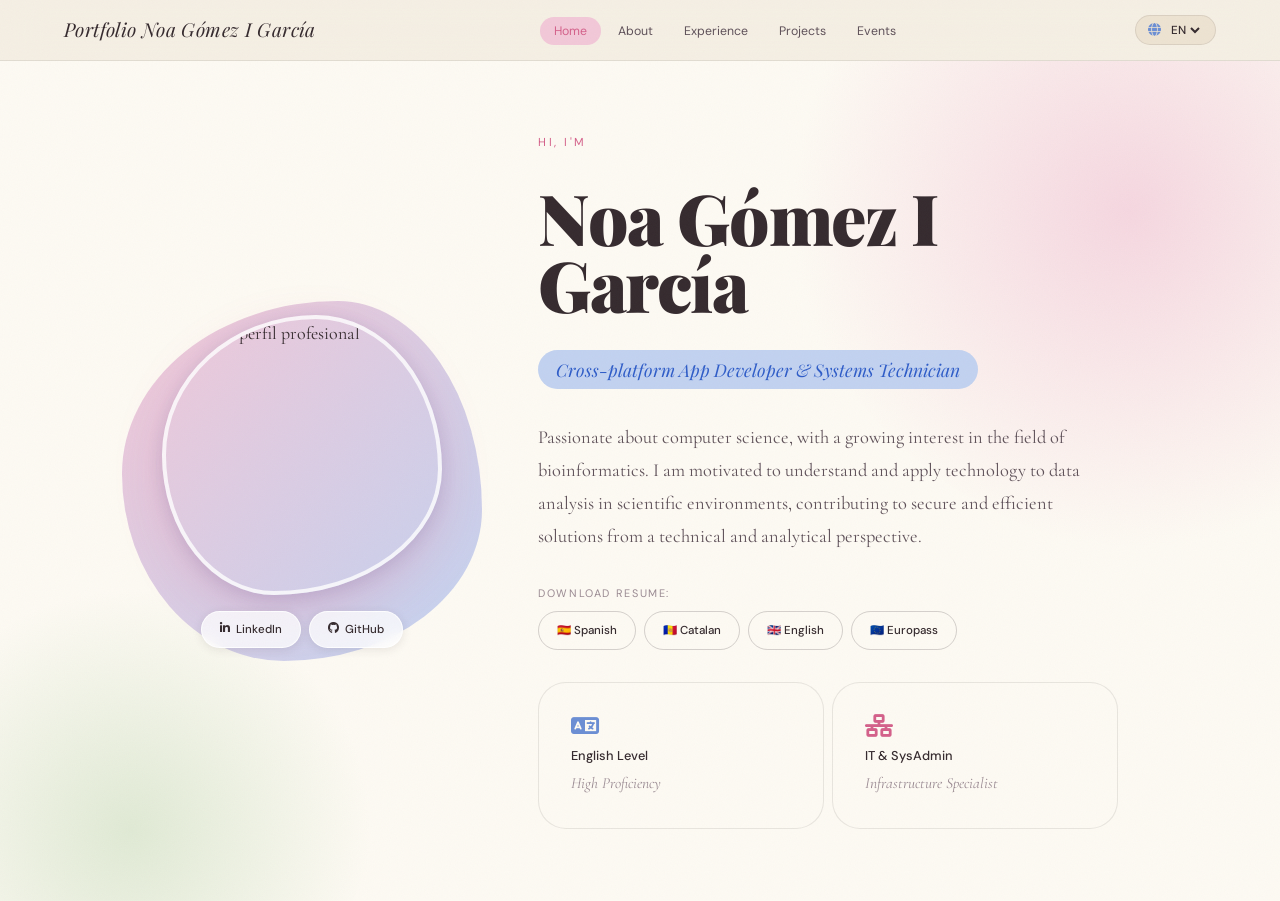
==== commit 72dad38f: "descripciones" ====
--- a/index.html
+++ b/index.html
@@ -44,7 +44,7 @@
             <h1 class="main-title">Noa Gómez I García</h1>
             <h2 class="subtitle" data-i18n="hero.role">Desarrolladora Multiplataforma & Técnica en Sistemas</h2>
             <p class="hero-bio" data-i18n="hero.desc">
-                Apasionada por el código, la infraestructura y la resolución de problemas. Construyendo soluciones eficientes y seguras.
+                Apasionada por la informática, con un interés creciente en el ámbito de la bioinformática y la seguridad informática. Me motiva comprender y aplicar la tecnología al análisis de datos en entornos científicos, contribuyendo a soluciones seguras y eficientes desde una perspectiva técnica y analítica.
             </p>
 
             <div class="cv-download-section">
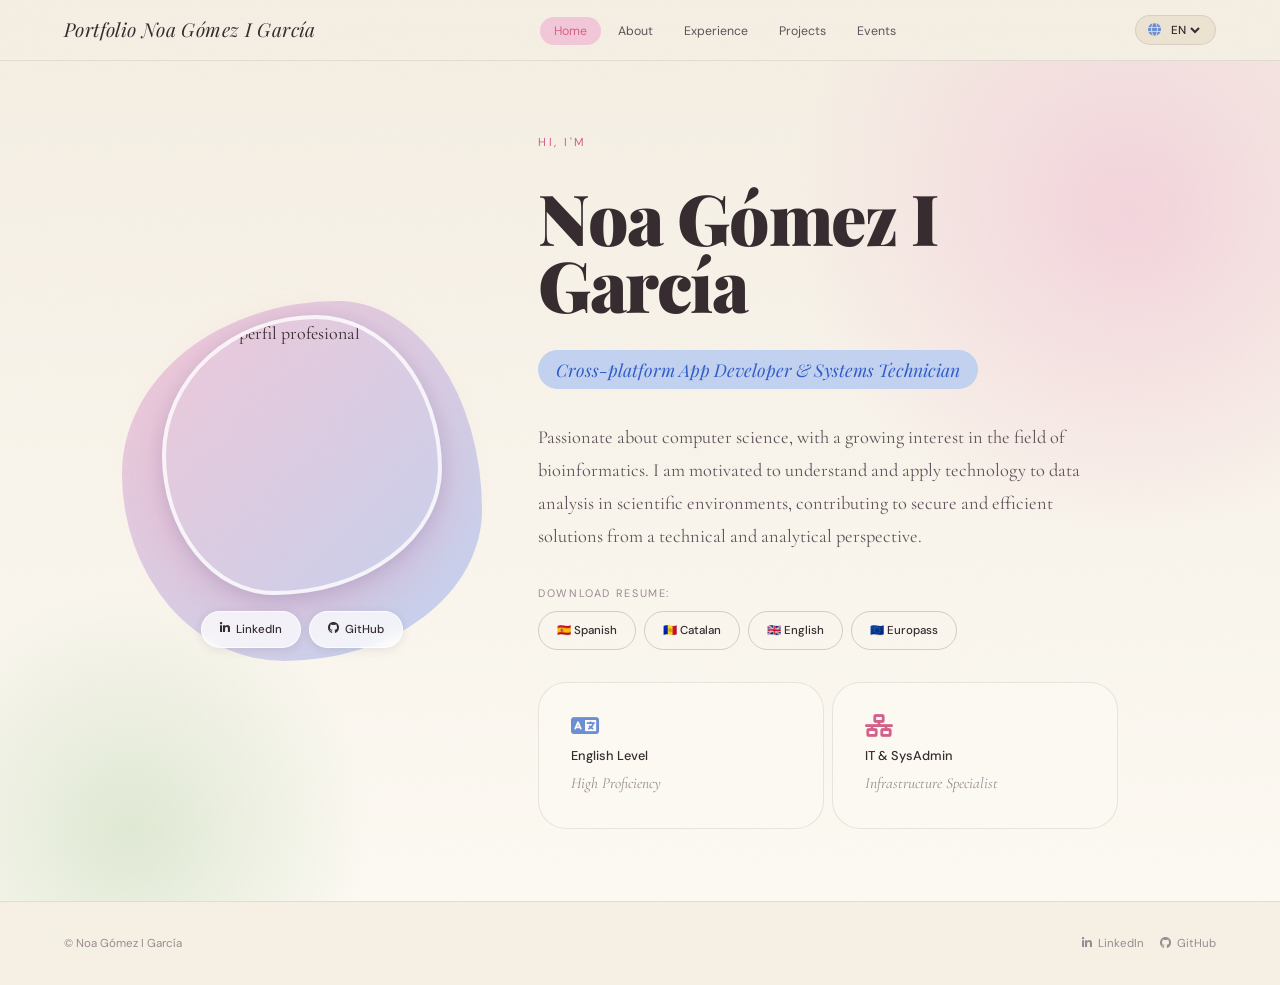
==== commit 3a970c2a: "Footer" ====
--- a/index.html
+++ b/index.html
@@ -74,5 +74,14 @@
 </main>
 
 <script src="./js/lang.js"></script>
+
+<footer class="main-footer">
+    <p class="footer-copy">© Noa Gómez I García</p>
+    <div class="footer-links">
+        <a href="https://www.linkedin.com/in/noa-gómez-i-garcía-9561072b7" target="_blank"><i class="fab fa-linkedin-in"></i> LinkedIn</a>
+        <a href="https://github.com/noagomigar" target="_blank"><i class="fab fa-github"></i> GitHub</a>
+    </div>
+</footer>
+
 </body>
 </html>
--- a/css/style.css
+++ b/css/style.css
@@ -233,7 +233,7 @@
    ============================================================ */
 .home-container {
   min-height: calc(100vh - 60px);
-  background: var(--warm-white);
+    background: linear-gradient(to bottom, var(--cream) 0%, var(--warm-white) 100%);
   display: flex;
   align-items: center;
   justify-content: center;
@@ -493,7 +493,7 @@
   padding: 0;        /* sin padding: el contenido se expande solo */
 }
 
-.bg-light { background: var(--warm-white); }
+.bg-light { background: linear-gradient(to bottom, var(--cream) 0%, var(--warm-white) 100%); min-height: 100vh; }
 
 /* Título de página — band de color a todo ancho */
 .page-title-band {
@@ -754,7 +754,10 @@
 }
 .exp-card:last-child { border-bottom: 1px solid var(--border-soft); }
 
-.exp-card:hover { background: var(--linen); }
+.exp-card:nth-child(1):hover { background: linear-gradient(135deg, #ccdaf7 0%, #dcd8f2 60%, #ece6ff 100%); }
+.exp-card:nth-child(2):hover { background: linear-gradient(135deg, #fcd4b8 0%, #fad0dc 60%, #ffe0b8 100%); }
+.exp-card:nth-child(3):hover { background: linear-gradient(135deg, #c0e4ca 0%, #b8dcd0 60%, #c4e8d4 100%); }
+.exp-card:nth-child(4):hover { background: linear-gradient(135deg, #dccaf4 0%, #ead0e8 60%, #f2d8ec 100%); }
 
 /* Gradientes de fondo por tarjeta */
 .exp-card:nth-child(1) { background: linear-gradient(135deg, #dce8fa 0%, #e8e4f6 60%, #f5efff 100%); }
@@ -819,6 +822,20 @@
   position: relative; z-index: 1;
 }
 .exp-titles h3.location i { color: var(--sakura); }
+
+.exp-titles {
+    width: 100%;
+    text-align: center;
+}
+.exp-titles::after {
+    content: '';
+    display: block;
+    height: 2px;
+    width: 80%;
+    margin: var(--sp-m) auto 0;
+    border-radius: var(--r-pill);
+    background: linear-gradient(90deg, transparent, var(--cobalt-soft), var(--lavender), transparent);
+}
 
 .badge {
   font-family: var(--font-ui); font-size: 0.61rem; font-weight: 500;
@@ -845,7 +862,16 @@
   line-height: 1.75; color: var(--text-mid); margin-bottom: var(--sp-m);
 }
 
-.custom-bullets { list-style: none; display: flex; flex-direction: column; gap: var(--sp-s); }
+.custom-bullets {
+    list-style: none;
+    display: flex;
+    flex-direction: column;
+    gap: var(--sp-s);
+    background: linear-gradient(135deg, var(--cobalt-pale) 0%, var(--lavender-pale) 100%);
+    border-radius: var(--r-asym-a);
+    padding: var(--sp-m) var(--sp-l);
+    margin-top: var(--sp-m);
+}
 .custom-bullets li {
   display: flex; align-items: flex-start; gap: var(--sp-s);
   font-family: var(--font-body); font-size: 0.97rem;
@@ -864,7 +890,7 @@
 .highlight-text strong { color: var(--sakura); font-weight: 600; }
 .highlight-text em { font-style: italic; color: var(--text-mid); }
 
-.grid-2-cols { display: grid; grid-template-columns: 1fr 1fr; gap: var(--sp-l); }
+.grid-2-cols { display: block; }
 .grid-3-cols { display: grid; grid-template-columns: repeat(3, 1fr); gap: var(--sp-m); }
 .mt-3 { margin-top: var(--sp-l); }
 
@@ -948,12 +974,16 @@
   display: flex; align-items: center; justify-content: center;
   position: relative; overflow: hidden;
 }
-.project-card:first-child .project-img {
-  background: linear-gradient(145deg, var(--cobalt-pale) 0%, var(--lavender-pale) 100%);
-}
-.project-card:last-child .project-img {
-  background: linear-gradient(145deg, var(--bamboo-pale) 0%, var(--cobalt-pale) 100%);
-}
+.project-card:nth-child(1) .project-img {
+    background: linear-gradient(145deg, var(--cobalt-pale) 0%, var(--lavender-pale) 100%);
+}
+.project-card:nth-child(2) .project-img {
+    background: linear-gradient(145deg, var(--bamboo-pale) 0%, var(--cobalt-pale) 100%);
+}
+.project-card:nth-child(3) .project-img {
+    background: linear-gradient(145deg, var(--lavender-pale) 0%, var(--sakura-pale) 100%);
+}
+
 .project-img::before {
   content: '';
   position: absolute;
@@ -999,6 +1029,37 @@
   outline: 2px solid var(--sakura);
   outline-offset: 3px; border-radius: 4px;
 }
+
+.main-footer {
+    display: flex;
+    align-items: center;
+    justify-content: space-between;
+    padding: var(--sp-l) var(--sp-xl);
+    border-top: 1px solid var(--border-soft);
+    background: rgba(245,239,228,0.88);
+    backdrop-filter: blur(20px);
+    font-family: var(--font-ui);
+    font-size: 0.72rem;
+    color: var(--text-soft);
+}
+
+.footer-links {
+    display: flex;
+    gap: var(--sp-m);
+}
+
+.footer-links a {
+    font-family: var(--font-ui);
+    font-size: 0.72rem;
+    color: var(--text-soft);
+    text-decoration: none;
+    display: flex;
+    align-items: center;
+    gap: 6px;
+    transition: color 0.22s ease;
+}
+
+.footer-links a:hover { color: var(--sakura); }
 
 /* ============================================================
    RESPONSIVE
@@ -1026,6 +1087,4 @@
   .page-title { font-size: 2.8rem; }
   .home-container { padding: var(--sp-l) var(--sp-m); }
   .navbar { padding: var(--sp-s) var(--sp-m); }
-}
-styles (1).css
-Es mostra styles (1).css.+}
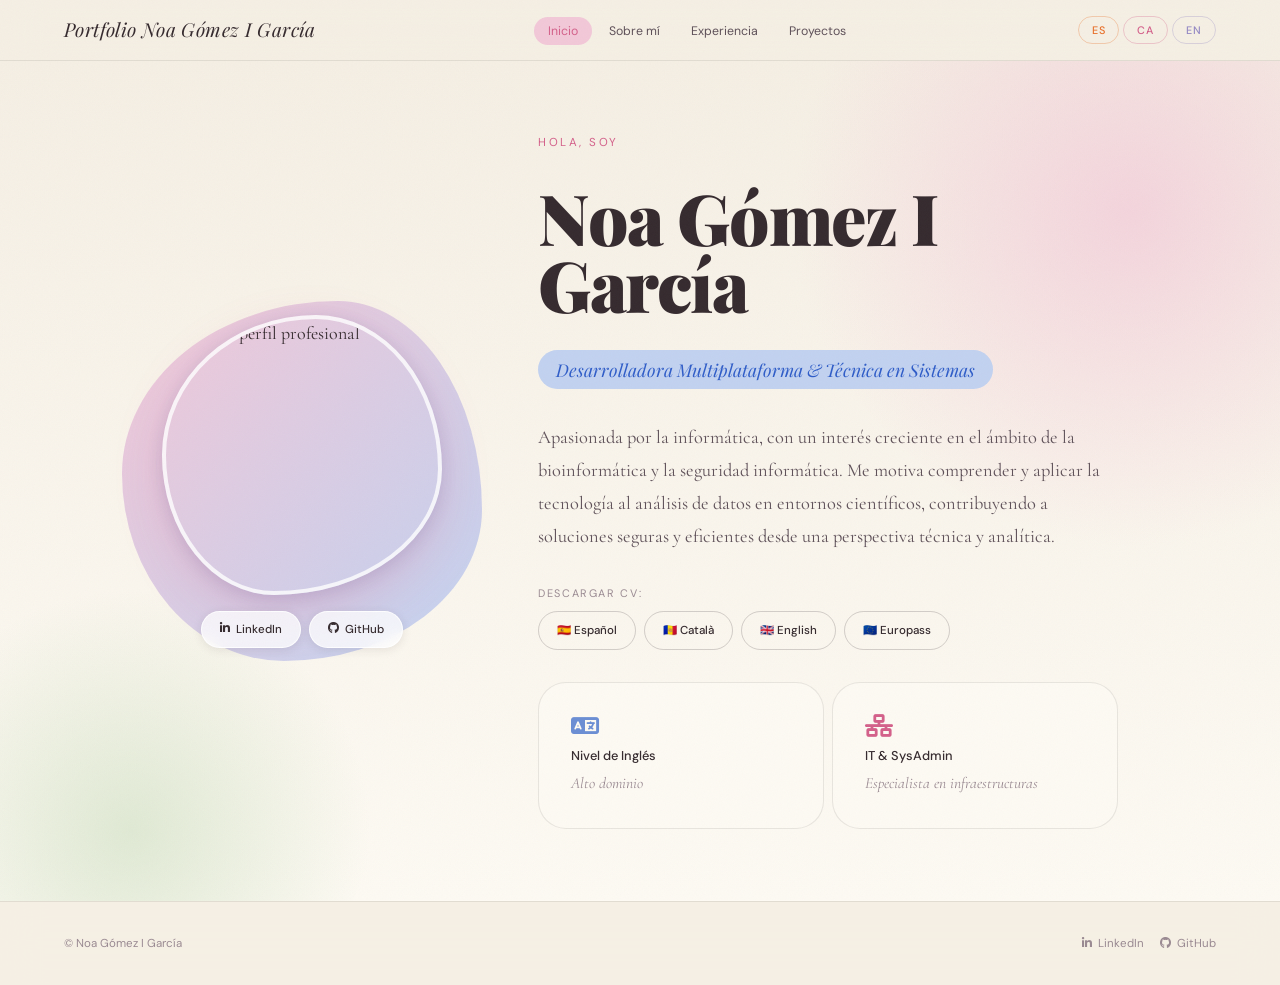
==== commit b7f02941: "eventos" ====
--- a/index.html
+++ b/index.html
@@ -1,5 +1,6 @@
 <!DOCTYPE html>
 <html lang="es">
+
 <head>
     <meta charset="UTF-8">
     <meta name="viewport" content="width=device-width, initial-scale=1.0">
@@ -7,81 +8,85 @@
     <link rel="stylesheet" href="./css/style.css">
     <link rel="stylesheet" href="https://cdnjs.cloudflare.com/ajax/libs/font-awesome/6.4.0/css/all.min.css">
 </head>
+
 <body>
-<header class="main-header">
-    <nav class="navbar">
-        <div class="logo">Portfolio Noa Gómez I García</div>
-        <ul class="nav-links">
-            <li><a href="index.html" class="active" data-i18n="nav.home">Inicio</a></li>
-            <li><a href="sobre-mi.html" data-i18n="nav.about">Sobre mí</a></li>
-            <li><a href="experiencia.html" data-i18n="nav.exp">Experiencia</a></li>
-            <li><a href="proyectos.html" data-i18n="nav.projects">Proyectos</a></li>
-            <li><a href="eventos.html" data-i18n="nav.events">Eventos</a></li>
-        </ul>
-        <div class="language-picker">
-            <i class="fas fa-globe"></i>
-            <select id="lang-selector">
-                <option value="ca">CA</option>
-                <option value="es">ES</option>
-                <option value="en">EN</option>
-            </select>
-        </div>
-    </nav>
-</header>
+    <header class="main-header">
+        <nav class="navbar">
+            <div class="logo">Portfolio Noa Gómez I García</div>
+            <ul class="nav-links">
+                <li><a href="index.html" class="active" data-i18n="nav.home">Inicio</a></li>
+                <li><a href="sobre-mi.html" data-i18n="nav.about">Sobre mí</a></li>
+                <li><a href="experiencia.html" data-i18n="nav.exp">Experiencia</a></li>
+                <li><a href="proyectos.html" data-i18n="nav.projects">Proyectos</a></li>
+            </ul>
+            <div class="language-picker">
+                <button class="lang-btn lang-es" data-lang="es">ES</button>
+                <button class="lang-btn lang-ca" data-lang="ca">CA</button>
+                <button class="lang-btn lang-en" data-lang="en">EN</button>
+            </div>
+        </nav>
+    </header>
 
-<main class="home-container">
-    <section class="hero-split">
-        <div class="hero-image-wrapper">
-            <img src="./img/noa.png" alt="Foto de perfil profesional" id="profile-img">
-            <div class="social-links">
-                <a href="https://www.linkedin.com/in/noa-gómez-i-garcía-9561072b7?utm_source=share_via&utm_content=profile&utm_medium=member_android" target="_blank" class="btn-icon"><i class="fab fa-linkedin-in"></i> LinkedIn</a>
-                <a href="https://github.com/noagomigar" target="_blank" class="btn-icon"><i class="fab fa-github"></i> GitHub</a>
-            </div>
-        </div>
-
-        <div class="hero-content">
-            <h3 data-i18n="hero.greeting">Hola, soy</h3>
-            <h1 class="main-title">Noa Gómez I García</h1>
-            <h2 class="subtitle" data-i18n="hero.role">Desarrolladora Multiplataforma & Técnica en Sistemas</h2>
-            <p class="hero-bio" data-i18n="hero.desc">
-                Apasionada por la informática, con un interés creciente en el ámbito de la bioinformática y la seguridad informática. Me motiva comprender y aplicar la tecnología al análisis de datos en entornos científicos, contribuyendo a soluciones seguras y eficientes desde una perspectiva técnica y analítica.
-            </p>
-
-            <div class="cv-download-section">
-                <p class="section-label" data-i18n="cv.download">Descargar CV:</p>
-                <div class="btn-group">
-                    <a href="./cv/cv-es.pdf" download class="btn btn-outline" data-i18n="cv.es">🇪🇸 Español</a>
-                    <a href="./cv/cv-ca.pdf" download class="btn btn-outline" data-i18n="cv.ca">🇦🇩 Català</a>
-                    <a href="./cv/cv-en.pdf" download class="btn btn-outline" data-i18n="cv.en">🇬🇧 English</a>
-                    <a href="./cv/cv-europass.pdf" download class="btn btn-outline">🇪🇺 Europass</a>
+    <main class="home-container">
+        <section class="hero-split">
+            <div class="hero-image-wrapper">
+                <img src="./img/noa.png" alt="Foto de perfil profesional" id="profile-img">
+                <div class="social-links">
+                    <a href="https://www.linkedin.com/in/noa-gómez-i-garcía-9561072b7?utm_source=share_via&utm_content=profile&utm_medium=member_android"
+                        target="_blank" class="btn-icon"><i class="fab fa-linkedin-in"></i> LinkedIn</a>
+                    <a href="https://github.com/noagomigar" target="_blank" class="btn-icon"><i
+                            class="fab fa-github"></i> GitHub</a>
                 </div>
             </div>
 
-            <div class="highlights-grid">
-                <div class="highlight-card">
-                    <i class="fas fa-language fa-2x"></i>
-                    <h4 data-i18n="highlight.lang_title">Nivel de Inglés</h4>
-                    <p data-i18n="highlight.lang_level">Alto dominio</p>
+            <div class="hero-content">
+                <h3 data-i18n="hero.greeting">Hola, soy</h3>
+                <h1 class="main-title">Noa Gómez I García</h1>
+                <h2 class="subtitle" data-i18n="hero.role">Desarrolladora Multiplataforma & Técnica en Sistemas</h2>
+                <p class="hero-bio" data-i18n="hero.desc">
+                    Apasionada por la informática, con un interés creciente en el ámbito de la bioinformática y la
+                    seguridad informática. Me motiva comprender y aplicar la tecnología al análisis de datos en entornos
+                    científicos, contribuyendo a soluciones seguras y eficientes desde una perspectiva técnica y
+                    analítica.
+                </p>
+
+                <div class="cv-download-section">
+                    <p class="section-label" data-i18n="cv.download">Descargar CV:</p>
+                    <div class="btn-group">
+                        <a href="./cv/cv-es.pdf" download class="btn btn-outline" data-i18n="cv.es">🇪🇸 Español</a>
+                        <a href="./cv/cv-ca.pdf" download class="btn btn-outline" data-i18n="cv.ca">🇦🇩 Català</a>
+                        <a href="./cv/cv-en.pdf" download class="btn btn-outline" data-i18n="cv.en">🇬🇧 English</a>
+                        <a href="./cv/cv-europass.pdf" download class="btn btn-outline">🇪🇺 Europass</a>
+                    </div>
                 </div>
-                <div class="highlight-card">
-                    <i class="fas fa-network-wired fa-2x"></i>
-                    <h4 data-i18n="highlight.it_title">IT & SysAdmin</h4>
-                    <p data-i18n="highlight.it_desc">Especialista en infraestructuras</p>
+
+                <div class="highlights-grid">
+                    <div class="highlight-card">
+                        <i class="fas fa-language fa-2x"></i>
+                        <h4 data-i18n="highlight.lang_title">Nivel de Inglés</h4>
+                        <p data-i18n="highlight.lang_level">Alto dominio</p>
+                    </div>
+                    <div class="highlight-card">
+                        <i class="fas fa-network-wired fa-2x"></i>
+                        <h4 data-i18n="highlight.it_title">IT & SysAdmin</h4>
+                        <p data-i18n="highlight.it_desc">Especialista en infraestructuras</p>
+                    </div>
                 </div>
             </div>
+        </section>
+    </main>
+
+    <script src="./js/lang.js"></script>
+
+    <footer class="main-footer">
+        <p class="footer-copy">© Noa Gómez I García</p>
+        <div class="footer-links">
+            <a href="https://www.linkedin.com/in/noa-gómez-i-garcía-9561072b7" target="_blank"><i
+                    class="fab fa-linkedin-in"></i> LinkedIn</a>
+            <a href="https://github.com/noagomigar" target="_blank"><i class="fab fa-github"></i> GitHub</a>
         </div>
-    </section>
-</main>
-
-<script src="./js/lang.js"></script>
-
-<footer class="main-footer">
-    <p class="footer-copy">© Noa Gómez I García</p>
-    <div class="footer-links">
-        <a href="https://www.linkedin.com/in/noa-gómez-i-garcía-9561072b7" target="_blank"><i class="fab fa-linkedin-in"></i> LinkedIn</a>
-        <a href="https://github.com/noagomigar" target="_blank"><i class="fab fa-github"></i> GitHub</a>
-    </div>
-</footer>
+    </footer>
 
 </body>
+
 </html>
--- a/css/style.css
+++ b/css/style.css
@@ -4,76 +4,76 @@
    VARIABLES
    ============================================================ */
 :root {
-  /* Fondos */
-  --cream:         #F5EFE4;
-  --warm-white:    #FDFAF3;
-  --parchment:     #EDE3D2;
-  --linen:         #F0E9DC;
-
-  /* Azul porcelana — poster azul cobalto */
-  --cobalt:        #1A3A8A;
-  --cobalt-mid:    #2E5CC8;
-  --cobalt-pale:   #C2D2F0;
-  --cobalt-soft:   #6B8ED4;
-
-  /* Rosa / sakura */
-  --sakura:        #D4608A;
-  --sakura-pale:   #F2C8D8;
-  --sakura-bright: #E8427C;
-  --sakura-soft:   #EFA8C0;
-
-  /* Naranja koi / neon */
-  --koi:           #E8702A;
-  --koi-pale:      #FAD8BE;
-  --koi-bright:    #F05A1A;
-
-  /* Verde bambú / musgo */
-  --bamboo:        #5A7A45;
-  --bamboo-pale:   #C8DCBC;
-  --bamboo-mid:    #789A60;
-
-  /* Lavanda */
-  --lavender:      #9488C4;
-  --lavender-pale: #E0DAEE;
-
-  /* Oro */
-  --gold:          #C09030;
-  --gold-pale:     #EEE0A8;
-
-  /* Texto */
-  --text-main:     #352A2E;
-  --text-mid:      #5E5058;
-  --text-soft:     #9A8A92;
-
-  --border-soft:   rgba(53,42,46,0.1);
-  --border-mid:    rgba(53,42,46,0.2);
-
-  /* Tipografía */
-  --font-display:  'Playfair Display', Georgia, serif;
-  --font-body:     'Cormorant Garamond', Georgia, serif;
-  --font-ui:       'DM Sans', system-ui, sans-serif;
-
-  /* Espaciado */
-  --sp-xs: 4px;  --sp-s: 8px;  --sp-m: 16px;
-  --sp-l: 32px;  --sp-xl: 64px; --sp-2xl: 96px;
-
-  /* Radios */
-  --r-pill:    9999px;
-  --r-rounder: 28px;
-  --r-asym-a:  4px 28px 4px 28px;
-  --r-asym-b:  28px 4px 28px 4px;
-
-  /* Colores hover per-página nav */
-  --nav-home-bg:   var(--sakura-pale);
-  --nav-home-fg:   var(--sakura);
-  --nav-about-bg:  var(--bamboo-pale);
-  --nav-about-fg:  var(--bamboo);
-  --nav-exp-bg:    var(--cobalt-pale);
-  --nav-exp-fg:    var(--cobalt-mid);
-  --nav-proj-bg:   var(--koi-pale);
-  --nav-proj-fg:   var(--koi);
-  --nav-events-bg: var(--lavender-pale);
-  --nav-events-fg: var(--lavender);
+    /* Fondos */
+    --cream:         #F5EFE4;
+    --warm-white:    #FDFAF3;
+    --parchment:     #EDE3D2;
+    --linen:         #F0E9DC;
+
+    /* Azul porcelana — poster azul cobalto */
+    --cobalt:        #1A3A8A;
+    --cobalt-mid:    #2E5CC8;
+    --cobalt-pale:   #C2D2F0;
+    --cobalt-soft:   #6B8ED4;
+
+    /* Rosa / sakura */
+    --sakura:        #D4608A;
+    --sakura-pale:   #F2C8D8;
+    --sakura-bright: #E8427C;
+    --sakura-soft:   #EFA8C0;
+
+    /* Naranja koi / neon */
+    --koi:           #E8702A;
+    --koi-pale:      #FAD8BE;
+    --koi-bright:    #F05A1A;
+
+    /* Verde bambú / musgo */
+    --bamboo:        #5A7A45;
+    --bamboo-pale:   #C8DCBC;
+    --bamboo-mid:    #789A60;
+
+    /* Lavanda */
+    --lavender:      #9488C4;
+    --lavender-pale: #E0DAEE;
+
+    /* Oro */
+    --gold:          #C09030;
+    --gold-pale:     #EEE0A8;
+
+    /* Texto */
+    --text-main:     #352A2E;
+    --text-mid:      #5E5058;
+    --text-soft:     #9A8A92;
+
+    --border-soft:   rgba(53,42,46,0.1);
+    --border-mid:    rgba(53,42,46,0.2);
+
+    /* Tipografía */
+    --font-display:  'Playfair Display', Georgia, serif;
+    --font-body:     'Cormorant Garamond', Georgia, serif;
+    --font-ui:       'DM Sans', system-ui, sans-serif;
+
+    /* Espaciado */
+    --sp-xs: 4px;  --sp-s: 8px;  --sp-m: 16px;
+    --sp-l: 32px;  --sp-xl: 64px; --sp-2xl: 96px;
+
+    /* Radios */
+    --r-pill:    9999px;
+    --r-rounder: 28px;
+    --r-asym-a:  4px 28px 4px 28px;
+    --r-asym-b:  28px 4px 28px 4px;
+
+    /* Colores hover per-página nav */
+    --nav-home-bg:   var(--sakura-pale);
+    --nav-home-fg:   var(--sakura);
+    --nav-about-bg:  var(--bamboo-pale);
+    --nav-about-fg:  var(--bamboo);
+    --nav-exp-bg:    var(--cobalt-pale);
+    --nav-exp-fg:    var(--cobalt-mid);
+    --nav-proj-bg:   var(--koi-pale);
+    --nav-proj-fg:   var(--koi);
+    --nav-events-bg: var(--lavender-pale);
+    --nav-events-fg: var(--lavender);
 }
 
 /* ============================================================
@@ -83,24 +83,24 @@
 html { scroll-behavior: smooth; }
 
 body {
-  font-family: var(--font-body);
-  font-size: 18px;
-  line-height: 1.65;
-  background: var(--cream);
-  color: var(--text-main);
-  overflow-x: hidden;
+    font-family: var(--font-body);
+    font-size: 18px;
+    line-height: 1.65;
+    background: var(--cream);
+    color: var(--text-main);
+    overflow-x: hidden;
 }
 
 /* Grain de papel */
 body::after {
-  content: '';
-  position: fixed;
-  inset: 0;
-  background-image: url("data:image/svg+xml,%3Csvg viewBox='0 0 256 256' xmlns='http://www.w3.org/2000/svg'%3E%3Cfilter id='n'%3E%3CfeTurbulence type='fractalNoise' baseFrequency='0.68' numOctaves='4' stitchTiles='stitch'/%3E%3C/filter%3E%3Crect width='100%25' height='100%25' filter='url(%23n)' opacity='1'/%3E%3C/svg%3E");
-  background-size: 200px 200px;
-  opacity: 0.032;
-  pointer-events: none;
-  z-index: 9999;
+    content: '';
+    position: fixed;
+    inset: 0;
+    background-image: url("data:image/svg+xml,%3Csvg viewBox='0 0 256 256' xmlns='http://www.w3.org/2000/svg'%3E%3Cfilter id='n'%3E%3CfeTurbulence type='fractalNoise' baseFrequency='0.68' numOctaves='4' stitchTiles='stitch'/%3E%3C/filter%3E%3Crect width='100%25' height='100%25' filter='url(%23n)' opacity='1'/%3E%3C/svg%3E");
+    background-size: 200px 200px;
+    opacity: 0.032;
+    pointer-events: none;
+    z-index: 9999;
 }
 
 ::selection { background: var(--sakura-pale); color: var(--sakura); }
@@ -112,224 +112,280 @@
    ANIMACIONES BLOB
    ============================================================ */
 @keyframes morphBlob {
-  0%   { border-radius: 67% 33% 55% 45% / 42% 58% 42% 58%; }
-  33%  { border-radius: 42% 58% 68% 32% / 55% 45% 55% 45%; }
-  66%  { border-radius: 58% 42% 40% 60% / 35% 65% 35% 65%; }
-  100% { border-radius: 67% 33% 55% 45% / 42% 58% 42% 58%; }
+    0%   { border-radius: 67% 33% 55% 45% / 42% 58% 42% 58%; }
+    33%  { border-radius: 42% 58% 68% 32% / 55% 45% 55% 45%; }
+    66%  { border-radius: 58% 42% 40% 60% / 35% 65% 35% 65%; }
+    100% { border-radius: 67% 33% 55% 45% / 42% 58% 42% 58%; }
 }
 @keyframes morphImg {
-  0%   { border-radius: 55% 45% 60% 40% / 50% 55% 45% 50%; }
-  33%  { border-radius: 40% 60% 45% 55% / 60% 40% 60% 40%; }
-  66%  { border-radius: 60% 40% 55% 45% / 40% 60% 40% 60%; }
-  100% { border-radius: 55% 45% 60% 40% / 50% 55% 45% 50%; }
+    0%   { border-radius: 55% 45% 60% 40% / 50% 55% 45% 50%; }
+    33%  { border-radius: 40% 60% 45% 55% / 60% 40% 60% 40%; }
+    66%  { border-radius: 60% 40% 55% 45% / 40% 60% 40% 60%; }
+    100% { border-radius: 55% 45% 60% 40% / 50% 55% 45% 50%; }
 }
 @keyframes float {
-  0%, 100% { transform: translateY(0px); }
-  50%       { transform: translateY(-8px); }
+    0%, 100% { transform: translateY(0px); }
+    50%       { transform: translateY(-8px); }
 }
 
 /* ============================================================
    HEADER & NAV — frosted linen, colores por página
    ============================================================ */
 .main-header {
-  position: sticky;
-  top: 0;
-  z-index: 100;
-  background: rgba(245,239,228,0.88);
-  backdrop-filter: blur(20px);
-  -webkit-backdrop-filter: blur(20px);
-  border-bottom: 1px solid var(--border-soft);
+    position: sticky;
+    top: 0;
+    z-index: 100;
+    background: rgba(245,239,228,0.88);
+    backdrop-filter: blur(20px);
+    -webkit-backdrop-filter: blur(20px);
+    border-bottom: 1px solid var(--border-soft);
 }
 
 .navbar {
-  display: flex;
-  align-items: center;
-  justify-content: space-between;
-  height: 60px;
-  padding: 0 var(--sp-xl);
-  gap: var(--sp-l);
+    display: flex;
+    align-items: center;
+    justify-content: space-between;
+    height: 60px;
+    padding: 0 var(--sp-xl);
+    gap: var(--sp-l);
 }
 
 .logo {
-  font-family: var(--font-display);
-  font-style: italic;
-  font-size: 1.2rem;
-  color: var(--text-main);
-  letter-spacing: 0.02em;
-  flex-shrink: 0;
+    font-family: var(--font-display);
+    font-style: italic;
+    font-size: 1.2rem;
+    color: var(--text-main);
+    letter-spacing: 0.02em;
+    flex-shrink: 0;
 }
 
 .nav-links {
-  display: flex;
-  list-style: none;
-  gap: 3px;
-  align-items: center;
+    display: flex;
+    list-style: none;
+    gap: 3px;
+    align-items: center;
 }
 
 .nav-links li a {
-  font-family: var(--font-ui);
-  font-size: 0.77rem;
-  font-weight: 400;
-  color: var(--text-mid);
-  text-decoration: none;
-  padding: 6px 14px;
-  border-radius: var(--r-pill);
-  transition: all 0.22s ease;
+    font-family: var(--font-ui);
+    font-size: 0.77rem;
+    font-weight: 400;
+    color: var(--text-mid);
+    text-decoration: none;
+    padding: 6px 14px;
+    border-radius: var(--r-pill);
+    transition: all 0.22s ease;
 }
 
 /* Color único por enlace */
 .nav-links li:nth-child(1) a:hover,
 .nav-links li:nth-child(1) a.active {
-  background: var(--nav-home-bg);
-  color: var(--nav-home-fg);
+    background: var(--nav-home-bg);
+    color: var(--nav-home-fg);
 }
 .nav-links li:nth-child(2) a:hover,
 .nav-links li:nth-child(2) a.active {
-  background: var(--nav-about-bg);
-  color: var(--nav-about-fg);
+    background: var(--nav-about-bg);
+    color: var(--nav-about-fg);
 }
 .nav-links li:nth-child(3) a:hover,
 .nav-links li:nth-child(3) a.active {
-  background: var(--nav-exp-bg);
-  color: var(--nav-exp-fg);
+    background: var(--nav-exp-bg);
+    color: var(--nav-exp-fg);
 }
 .nav-links li:nth-child(4) a:hover,
 .nav-links li:nth-child(4) a.active {
-  background: var(--nav-proj-bg);
-  color: var(--nav-proj-fg);
+    background: var(--nav-proj-bg);
+    color: var(--nav-proj-fg);
 }
 .nav-links li:nth-child(5) a:hover,
 .nav-links li:nth-child(5) a.active {
-  background: var(--nav-events-bg);
-  color: var(--nav-events-fg);
+    background: var(--nav-events-bg);
+    color: var(--nav-events-fg);
 }
 
 .language-picker {
-  display: flex;
-  align-items: center;
-  gap: 6px;
-  font-family: var(--font-ui);
-  font-size: 0.73rem;
-  background: var(--parchment);
-  padding: 5px 12px;
-  border-radius: var(--r-pill);
-  border: 1px solid var(--border-soft);
-  flex-shrink: 0;
-}
-.language-picker i { color: var(--cobalt-soft); font-size: 0.8rem; }
-#lang-selector {
-  background: transparent;
-  border: none;
-  color: var(--text-main);
-  font-family: var(--font-ui);
-  font-size: 0.73rem;
-  font-weight: 500;
-  cursor: pointer;
-  outline: none;
+    display: flex;
+    align-items: center;
+    gap: 4px;
+    background: transparent;
+    border: none;
+    padding: 0;
+}
+
+.lang-btn {
+    font-family: var(--font-ui);
+    font-size: 0.68rem;
+    font-weight: 500;
+    letter-spacing: 0.08em;
+    padding: 6px 13px;
+    border-radius: var(--r-pill);
+    border: 1.5px solid transparent;
+    cursor: pointer;
+    transition: all 0.22s ease;
+    background: transparent;
+    color: var(--text-mid);
+    border-color: var(--border-mid);
+}
+
+.lang-btn:hover { transform: translateY(-1px); }
+
+/* Castellano — koi/naranja dorado */
+.lang-btn.lang-es {
+    color: var(--koi);
+    border-color: rgba(232,112,42,0.3);
+    background: transparent;
+}
+.lang-btn.lang-es:hover,
+.lang-btn.lang-es.active {
+    background: var(--koi-pale);
+    border-color: var(--koi);
+    box-shadow: 0 3px 12px rgba(232,112,42,0.22);
+}
+.lang-btn.lang-es.active {
+    background: linear-gradient(135deg, var(--koi-pale), var(--gold-pale));
+    color: var(--koi-bright);
+    font-weight: 600;
+}
+
+/* Català — sakura/rojo rosa */
+.lang-btn.lang-ca {
+    color: var(--sakura);
+    border-color: rgba(212,96,138,0.3);
+    background: transparent;
+}
+.lang-btn.lang-ca:hover,
+.lang-btn.lang-ca.active {
+    background: var(--sakura-pale);
+    border-color: var(--sakura);
+    box-shadow: 0 3px 12px rgba(212,96,138,0.22);
+}
+.lang-btn.lang-ca.active {
+    background: linear-gradient(135deg, var(--sakura-pale), #fce4ee);
+    color: var(--sakura-bright);
+    font-weight: 600;
+}
+
+/* English — lavanda/lila */
+.lang-btn.lang-en {
+    color: var(--lavender);
+    border-color: rgba(148,136,196,0.3);
+    background: transparent;
+}
+.lang-btn.lang-en:hover,
+.lang-btn.lang-en.active {
+    background: var(--lavender-pale);
+    border-color: var(--lavender);
+    box-shadow: 0 3px 12px rgba(148,136,196,0.22);
+}
+.lang-btn.lang-en.active {
+    background: linear-gradient(135deg, var(--lavender-pale), #ede8f8);
+    color: var(--lavender);
+    font-weight: 600;
 }
 
 /* ============================================================
    HOME / INDEX — compacto y centrado
    ============================================================ */
 .home-container {
-  min-height: calc(100vh - 60px);
+    min-height: calc(100vh - 60px);
     background: linear-gradient(to bottom, var(--cream) 0%, var(--warm-white) 100%);
-  display: flex;
-  align-items: center;
-  justify-content: center;
-  padding: var(--sp-xl) var(--sp-l);
-  position: relative;
-  overflow: hidden;
+    display: flex;
+    align-items: center;
+    justify-content: center;
+    padding: var(--sp-xl) var(--sp-l);
+    position: relative;
+    overflow: hidden;
 }
 
 /* Blob sakura fondo derecha */
 .home-container::before {
-  content: '';
-  position: absolute;
-  width: 700px; height: 700px;
-  border-radius: 55% 45% 40% 60% / 45% 55% 45% 55%;
-  background: radial-gradient(ellipse at center, var(--sakura-pale) 0%, transparent 68%);
-  top: -200px; right: -200px;
-  pointer-events: none; opacity: 0.7;
-  animation: morphBlob 14s ease-in-out infinite;
+    content: '';
+    position: absolute;
+    width: 700px; height: 700px;
+    border-radius: 55% 45% 40% 60% / 45% 55% 45% 55%;
+    background: radial-gradient(ellipse at center, var(--sakura-pale) 0%, transparent 68%);
+    top: -200px; right: -200px;
+    pointer-events: none; opacity: 0.7;
+    animation: morphBlob 14s ease-in-out infinite;
 }
 /* Blob bambú fondo izquierda */
 .home-container::after {
-  content: '';
-  position: absolute;
-  width: 500px; height: 500px;
-  border-radius: 40% 60% 65% 35% / 55% 40% 60% 45%;
-  background: radial-gradient(ellipse at center, var(--bamboo-pale) 0%, transparent 68%);
-  bottom: -180px; left: -120px;
-  pointer-events: none; opacity: 0.55;
-  animation: morphBlob 18s ease-in-out infinite reverse;
+    content: '';
+    position: absolute;
+    width: 500px; height: 500px;
+    border-radius: 40% 60% 65% 35% / 55% 40% 60% 45%;
+    background: radial-gradient(ellipse at center, var(--bamboo-pale) 0%, transparent 68%);
+    bottom: -180px; left: -120px;
+    pointer-events: none; opacity: 0.55;
+    animation: morphBlob 18s ease-in-out infinite reverse;
 }
 
 /* Layout: foto + contenido en columna centrada */
 .hero-split {
-  display: flex;
-  flex-direction: row;
-  align-items: center;
-  justify-content: center;
-  gap: calc(var(--sp-xl) * 1.5);
-  max-width: 1140px;
-  width: 100%;
-  position: relative;
-  z-index: 1;
+    display: flex;
+    flex-direction: row;
+    align-items: center;
+    justify-content: center;
+    gap: calc(var(--sp-xl) * 1.5);
+    max-width: 1140px;
+    width: 100%;
+    position: relative;
+    z-index: 1;
 }
 
 /* --- Foto --- */
 .hero-image-wrapper {
-  display: flex;
-  flex-direction: column;
-  align-items: center;
-  flex-shrink: 0;
-  position: relative;
+    display: flex;
+    flex-direction: column;
+    align-items: center;
+    flex-shrink: 0;
+    position: relative;
 }
 
 /* Anillo de color detrás de la foto */
 .hero-image-wrapper::before {
-  content: '';
-  position: absolute;
-  width: 360px; height: 360px;
-  border-radius: 60% 40% 55% 45% / 48% 58% 42% 52%;
-  background: linear-gradient(135deg, var(--sakura-pale) 0%, var(--cobalt-pale) 100%);
-  top: 50%; left: 50%;
-  transform: translate(-50%, -50%);
-  animation: morphBlob 10s ease-in-out infinite;
-  z-index: 0;
+    content: '';
+    position: absolute;
+    width: 360px; height: 360px;
+    border-radius: 60% 40% 55% 45% / 48% 58% 42% 52%;
+    background: linear-gradient(135deg, var(--sakura-pale) 0%, var(--cobalt-pale) 100%);
+    top: 50%; left: 50%;
+    transform: translate(-50%, -50%);
+    animation: morphBlob 10s ease-in-out infinite;
+    z-index: 0;
 }
 
 .hero-image-wrapper::after { display: none; }
 
 #profile-img {
-  width: 280px; height: 280px;
-  object-fit: cover;
-  object-position: top center;
-  position: relative; z-index: 1;
-  border-radius: 55% 45% 60% 40% / 50% 55% 45% 50%;
-  animation: morphImg 10s ease-in-out infinite;
-  box-shadow: 0 16px 48px rgba(212,96,138,0.22), 0 4px 16px rgba(26,58,138,0.14);
-  border: 4px solid rgba(255,255,255,0.8);
+    width: 280px; height: 280px;
+    object-fit: cover;
+    object-position: top center;
+    position: relative; z-index: 1;
+    border-radius: 55% 45% 60% 40% / 50% 55% 45% 50%;
+    animation: morphImg 10s ease-in-out infinite;
+    box-shadow: 0 16px 48px rgba(212,96,138,0.22), 0 4px 16px rgba(26,58,138,0.14);
+    border: 4px solid rgba(255,255,255,0.8);
 }
 
 .social-links {
-  display: flex;
-  gap: var(--sp-s);
-  margin-top: var(--sp-m);
-  position: relative; z-index: 1;
-  flex-wrap: wrap;
-  justify-content: center;
+    display: flex;
+    gap: var(--sp-s);
+    margin-top: var(--sp-m);
+    position: relative; z-index: 1;
+    flex-wrap: wrap;
+    justify-content: center;
 }
 
 /* --- Contenido hero --- */
 .hero-content {
-  display: flex;
-  flex-direction: column;
-  align-items: flex-start;
-  gap: var(--sp-l);
-  max-width: 580px;
-  /* Sin pseudo-elementos aquí, los blobs ya están en .home-container */
+    display: flex;
+    flex-direction: column;
+    align-items: flex-start;
+    gap: var(--sp-l);
+    max-width: 580px;
+    /* Sin pseudo-elementos aquí, los blobs ya están en .home-container */
 }
 
 .hero-content::before,
@@ -338,115 +394,115 @@
 .hero-content > * { position: relative; z-index: 1; }
 
 .hero-content h3[data-i18n] {
-  font-family: var(--font-ui);
-  font-size: 0.72rem;
-  font-weight: 400;
-  letter-spacing: 0.22em;
-  text-transform: uppercase;
-  color: var(--sakura);
-  margin-bottom: 0;
+    font-family: var(--font-ui);
+    font-size: 0.72rem;
+    font-weight: 400;
+    letter-spacing: 0.22em;
+    text-transform: uppercase;
+    color: var(--sakura);
+    margin-bottom: 0;
 }
 
 .main-title {
-  font-family: var(--font-display);
-  font-size: clamp(2.8rem, 5.5vw, 5.5rem);
-  line-height: 0.95;
-  font-weight: 900;
-  color: var(--text-main);
-  letter-spacing: -0.02em;
-  margin: 0;
+    font-family: var(--font-display);
+    font-size: clamp(2.8rem, 5.5vw, 5.5rem);
+    line-height: 0.95;
+    font-weight: 900;
+    color: var(--text-main);
+    letter-spacing: -0.02em;
+    margin: 0;
 }
 
 .subtitle {
-  font-family: var(--font-display);
-  font-style: italic;
-  font-size: clamp(0.92rem, 1.4vw, 1.1rem);
-  font-weight: 300;
-  color: var(--cobalt-mid);
-  background: var(--cobalt-pale);
-  padding: 5px 18px;
-  border-radius: var(--r-pill);
-  display: inline-block;
-  margin: 0;
+    font-family: var(--font-display);
+    font-style: italic;
+    font-size: clamp(0.92rem, 1.4vw, 1.1rem);
+    font-weight: 300;
+    color: var(--cobalt-mid);
+    background: var(--cobalt-pale);
+    padding: 5px 18px;
+    border-radius: var(--r-pill);
+    display: inline-block;
+    margin: 0;
 }
 
 .hero-bio {
-  font-family: var(--font-body);
-  font-size: 1.15rem;
-  color: var(--text-mid);
-  line-height: 1.8;
-  margin: 0;
+    font-family: var(--font-body);
+    font-size: 1.15rem;
+    color: var(--text-mid);
+    line-height: 1.8;
+    margin: 0;
 }
 
 .cv-download-section { margin: 0; }
 
 .section-label {
-  font-family: var(--font-ui);
-  font-size: 0.68rem;
-  letter-spacing: 0.15em;
-  text-transform: uppercase;
-  color: var(--text-soft);
-  margin-bottom: var(--sp-s);
+    font-family: var(--font-ui);
+    font-size: 0.68rem;
+    letter-spacing: 0.15em;
+    text-transform: uppercase;
+    color: var(--text-soft);
+    margin-bottom: var(--sp-s);
 }
 
 .btn-group { display: flex; flex-wrap: wrap; gap: var(--sp-s); }
 
 .btn {
-  display: inline-flex;
-  align-items: center;
-  gap: 6px;
-  font-family: var(--font-ui);
-  font-size: 0.72rem;
-  font-weight: 500;
-  padding: 9px 18px;
-  border-radius: var(--r-pill);
-  text-decoration: none;
-  cursor: pointer;
-  transition: all 0.22s ease;
-  border: 1.5px solid var(--border-mid);
-  background: var(--warm-white);
-  color: var(--text-main);
+    display: inline-flex;
+    align-items: center;
+    gap: 6px;
+    font-family: var(--font-ui);
+    font-size: 0.72rem;
+    font-weight: 500;
+    padding: 9px 18px;
+    border-radius: var(--r-pill);
+    text-decoration: none;
+    cursor: pointer;
+    transition: all 0.22s ease;
+    border: 1.5px solid var(--border-mid);
+    background: var(--warm-white);
+    color: var(--text-main);
 }
 
 .btn:hover {
-  transform: translateY(-2px);
-  box-shadow: 0 6px 20px rgba(53,42,46,0.1);
+    transform: translateY(-2px);
+    box-shadow: 0 6px 20px rgba(53,42,46,0.1);
 }
 
 .btn-outline { background: transparent; }
 .btn-outline:hover {
-  background: var(--sakura-pale);
-  border-color: var(--sakura);
-  color: var(--sakura);
+    background: var(--sakura-pale);
+    border-color: var(--sakura);
+    color: var(--sakura);
 }
 
 /* Highlights compactos */
 .highlights-grid {
-  display: grid;
-  grid-template-columns: repeat(2, 1fr);
-  gap: var(--sp-s);
-  width: 100%;
-  margin: 0;
+    display: grid;
+    grid-template-columns: repeat(2, 1fr);
+    gap: var(--sp-s);
+    width: 100%;
+    margin: 0;
 }
 
 .highlight-card {
-  background: var(--warm-white);
-  border: 1.5px solid var(--border-soft);
-  border-radius: var(--r-rounder);
-  padding: var(--sp-l);
-  transition: all 0.22s ease;
-  position: relative;
-  overflow: hidden;
+    background: var(--warm-white);
+    border: 1.5px solid var(--border-soft);
+    border-radius: var(--r-rounder);
+    padding: var(--sp-l);
+    transition: all 0.22s ease;
+    position: relative;
+    overflow: hidden;
 }
 
 /* Gradiente de acento al hover */
 .highlight-card::before {
-  content: '';
-  position: absolute;
-  inset: 0;
-  border-radius: inherit;
-  opacity: 0;
-  transition: opacity 0.22s;
+    content: '';
+    position: absolute;
+    inset: 0;
+    border-radius: inherit;
+    opacity: 0;
+    transition: opacity 0.22s;
 }
 .highlight-card:nth-child(1)::before { background: linear-gradient(135deg, var(--cobalt-pale), transparent 65%); }
 .highlight-card:nth-child(2)::before { background: linear-gradient(135deg, var(--sakura-pale), transparent 65%); }
@@ -458,30 +514,30 @@
 .highlight-card:nth-child(2) i { color: var(--sakura); }
 
 .highlight-card h4 {
-  font-family: var(--font-ui);
-  font-size: 0.8rem; font-weight: 500;
-  color: var(--text-main); margin-bottom: 4px;
+    font-family: var(--font-ui);
+    font-size: 0.8rem; font-weight: 500;
+    color: var(--text-main); margin-bottom: 4px;
 }
 .highlight-card p {
-  font-family: var(--font-body);
-  font-style: italic; font-size: 0.97rem;
-  color: var(--text-soft);
+    font-family: var(--font-body);
+    font-style: italic; font-size: 0.97rem;
+    color: var(--text-soft);
 }
 
 /* Botones icon */
 .btn-icon {
-  font-family: var(--font-ui);
-  font-size: 0.72rem; font-weight: 500;
-  color: var(--text-main);
-  text-decoration: none;
-  padding: 8px 18px;
-  border-radius: var(--r-pill);
-  background: rgba(255,255,255,0.75);
-  border: 1px solid rgba(255,255,255,0.9);
-  backdrop-filter: blur(6px);
-  transition: all 0.22s ease;
-  display: flex; align-items: center; gap: 6px;
-  box-shadow: 0 2px 10px rgba(53,42,46,0.1);
+    font-family: var(--font-ui);
+    font-size: 0.72rem; font-weight: 500;
+    color: var(--text-main);
+    text-decoration: none;
+    padding: 8px 18px;
+    border-radius: var(--r-pill);
+    background: rgba(255,255,255,0.75);
+    border: 1px solid rgba(255,255,255,0.9);
+    backdrop-filter: blur(6px);
+    transition: all 0.22s ease;
+    display: flex; align-items: center; gap: 6px;
+    box-shadow: 0 2px 10px rgba(53,42,46,0.1);
 }
 .btn-icon:hover { background: white; transform: translateY(-2px); box-shadow: 0 6px 18px rgba(53,42,46,0.14); }
 
@@ -489,233 +545,238 @@
    PAGE CONTAINER — páginas interiores a full width
    ============================================================ */
 .page-container {
-  width: 100%;
-  padding: 0;        /* sin padding: el contenido se expande solo */
-}
-
-.bg-light { background: linear-gradient(to bottom, var(--cream) 0%, var(--warm-white) 100%); min-height: 100vh; }
+    width: 100%;
+    padding: 0;        /* sin padding: el contenido se expande solo */
+}
+
+.bg-light {
+    background: linear-gradient(to bottom, var(--cream) 0%, var(--warm-white) 100%);
+    min-height: calc(100vh - 60px);
+    display: flex;
+    flex-direction: column;
+}
 
 /* Título de página — band de color a todo ancho */
 .page-title-band {
-  width: 100%;
-  padding: var(--sp-xl) var(--sp-2xl) var(--sp-l);
-  position: relative;
-  overflow: hidden;
+    width: 100%;
+    padding: var(--sp-xl) var(--sp-2xl) var(--sp-l);
+    position: relative;
+    overflow: hidden;
 }
 
 /* Usamos .page-title directamente cuando está dentro de .page-title-band */
 .page-title {
-  font-family: var(--font-display);
-  font-size: clamp(3rem, 7vw, 6rem);
-  font-weight: 900;
-  line-height: 0.9;
-  color: var(--text-main);
-  letter-spacing: -0.02em;
-  position: relative;
-  z-index: 1;
-  display: inline-block;
+    font-family: var(--font-display);
+    font-size: clamp(3rem, 7vw, 6rem);
+    font-weight: 900;
+    line-height: 0.9;
+    color: var(--text-main);
+    letter-spacing: -0.02em;
+    position: relative;
+    z-index: 1;
+    display: inline-block;
 }
 
 .page-title::after {
-  content: '';
-  display: block;
-  height: 5px;
-  width: 70%;
-  border-radius: var(--r-pill);
-  margin-top: var(--sp-s);
-  background: linear-gradient(90deg, var(--sakura), var(--cobalt-soft), var(--bamboo-mid));
+    content: '';
+    display: block;
+    height: 5px;
+    width: 70%;
+    border-radius: var(--r-pill);
+    margin-top: var(--sp-s);
+    background: linear-gradient(90deg, var(--sakura), var(--cobalt-soft), var(--bamboo-mid));
 }
 
 .text-center { text-align: center; }
 .text-center .page-title::after { margin: var(--sp-s) auto 0; }
 
 .subtitle-text {
-  font-family: var(--font-body);
-  font-style: italic;
-  font-size: 1.05rem;
-  color: var(--text-mid);
-  max-width: 600px;
-  margin: var(--sp-m) auto var(--sp-xl);
-  line-height: 1.75;
+    font-family: var(--font-body);
+    font-style: italic;
+    font-size: 1.05rem;
+    color: var(--text-mid);
+    max-width: 600px;
+    margin: var(--sp-m) auto var(--sp-xl);
+    line-height: 1.75;
 }
 
 /* Contenido interior con padding normal */
 .page-inner {
-  padding: 0 var(--sp-2xl) var(--sp-2xl);
+    padding: 0 var(--sp-2xl) var(--sp-2xl);
 }
 
 /* ============================================================
    SOBRE MÍ — mantiene el layout actual que gusta
    ============================================================ */
 .about-grid {
-  display: grid;
-  grid-template-columns: 1.4fr 1fr;
-  gap: var(--sp-xl);
-  align-items: start;
-  padding: var(--sp-xl) var(--sp-2xl) var(--sp-2xl);
+    display: grid;
+    grid-template-columns: 1.4fr 1fr;
+    gap: var(--sp-xl);
+    align-items: start;
+    padding: var(--sp-xl) var(--sp-2xl) var(--sp-2xl);
 }
 
 .about-main-content h1 {
-  font-family: var(--font-display);
-  font-size: clamp(3.5rem, 7vw, 7rem);
-  font-weight: 900;
-  line-height: 0.88;
-  color: var(--text-main);
-  letter-spacing: -0.02em;
-  margin-bottom: var(--sp-l);
+    font-family: var(--font-display);
+    font-size: clamp(3.5rem, 7vw, 7rem);
+    font-weight: 900;
+    line-height: 0.88;
+    color: var(--text-main);
+    letter-spacing: -0.02em;
+    margin-bottom: var(--sp-l);
 }
 
 .vision-statement {
-  background: linear-gradient(135deg, var(--cobalt-pale) 0%, var(--lavender-pale) 55%, var(--sakura-pale) 100%);
-  padding: var(--sp-l) var(--sp-l) var(--sp-l) calc(var(--sp-l) + 20px);
-  position: relative;
-  margin-bottom: var(--sp-l);
-  border-radius: var(--r-asym-a);
-  overflow: hidden;
+    background: linear-gradient(135deg, var(--cobalt-pale) 0%, var(--lavender-pale) 55%, var(--sakura-pale) 100%);
+    padding: var(--sp-l) var(--sp-l) var(--sp-l) calc(var(--sp-l) + 20px);
+    position: relative;
+    margin-bottom: var(--sp-l);
+    border-radius: var(--r-asym-a);
+    overflow: hidden;
 }
 .vision-statement::before {
-  content: '';
-  position: absolute;
-  width: 220px; height: 220px;
-  border-radius: 50%;
-  background: rgba(255,255,255,0.28);
-  top: -70px; right: -50px;
+    content: '';
+    position: absolute;
+    width: 220px; height: 220px;
+    border-radius: 50%;
+    background: rgba(255,255,255,0.28);
+    top: -70px; right: -50px;
 }
 .vision-statement i.fa-quote-left {
-  position: absolute;
-  top: var(--sp-m); left: var(--sp-m);
-  color: var(--cobalt-soft); font-size: 1.3rem; opacity: 0.45;
+    position: absolute;
+    top: var(--sp-m); left: var(--sp-m);
+    color: var(--cobalt-soft); font-size: 1.3rem; opacity: 0.45;
 }
 .vision-statement p {
-  font-family: var(--font-display);
-  font-style: italic;
-  font-size: 1.05rem;
-  line-height: 1.75;
-  color: var(--text-main);
-  position: relative; z-index: 1;
+    font-family: var(--font-display);
+    font-style: italic;
+    font-size: 1.05rem;
+    line-height: 1.75;
+    color: var(--text-main);
+    position: relative; z-index: 1;
 }
 
 .about-main-content h3 {
-  font-family: var(--font-ui);
-  font-size: 0.7rem; font-weight: 500;
-  text-transform: uppercase; letter-spacing: 0.2em;
-  color: var(--bamboo);
-  margin-bottom: var(--sp-m);
-  display: flex; align-items: center; gap: var(--sp-s);
+    font-family: var(--font-ui);
+    font-size: 0.7rem; font-weight: 500;
+    text-transform: uppercase; letter-spacing: 0.2em;
+    color: var(--bamboo);
+    margin-bottom: var(--sp-m);
+    display: flex; align-items: center; gap: var(--sp-s);
 }
 .about-main-content h3::after {
-  content: '';
-  flex: 1; height: 1px;
-  background: linear-gradient(90deg, var(--bamboo-pale), transparent);
-  border-radius: var(--r-pill);
+    content: '';
+    flex: 1; height: 1px;
+    background: linear-gradient(90deg, var(--bamboo-pale), transparent);
+    border-radius: var(--r-pill);
 }
 
 /* Timeline */
 .timeline {
-  display: flex; flex-direction: column; gap: var(--sp-s);
-  padding-left: var(--sp-l); position: relative;
+    display: flex; flex-direction: column; gap: var(--sp-s);
+    padding-left: var(--sp-l); position: relative;
 }
 .timeline::before {
-  content: '';
-  position: absolute; left: 6px; top: 8px; bottom: 8px;
-  width: 2px;
-  background: linear-gradient(to bottom, var(--sakura), var(--cobalt-soft), var(--bamboo-mid));
-  border-radius: var(--r-pill);
+    content: '';
+    position: absolute; left: 6px; top: 8px; bottom: 8px;
+    width: 2px;
+    background: linear-gradient(to bottom, var(--sakura), var(--cobalt-soft), var(--bamboo-mid));
+    border-radius: var(--r-pill);
 }
 .timeline-item {
-  position: relative;
-  padding: var(--sp-m);
-  background: var(--warm-white);
-  border: 1.5px solid var(--border-soft);
-  border-radius: var(--r-rounder);
-  transition: all 0.22s ease;
+    position: relative;
+    padding: var(--sp-m);
+    background: var(--warm-white);
+    border: 1.5px solid var(--border-soft);
+    border-radius: var(--r-rounder);
+    transition: all 0.22s ease;
 }
 .timeline-item::before {
-  content: '';
-  position: absolute;
-  left: calc(-1 * var(--sp-l) - 4px); top: 22px;
-  width: 10px; height: 10px;
-  background: var(--sakura);
-  border: 2.5px solid var(--warm-white);
-  border-radius: 50%;
-  box-shadow: 0 0 0 2px var(--sakura-pale);
+    content: '';
+    position: absolute;
+    left: calc(-1 * var(--sp-l) - 4px); top: 22px;
+    width: 10px; height: 10px;
+    background: var(--sakura);
+    border: 2.5px solid var(--warm-white);
+    border-radius: 50%;
+    box-shadow: 0 0 0 2px var(--sakura-pale);
 }
 .timeline-item:hover { transform: translateX(6px); box-shadow: 0 8px 28px rgba(53,42,46,0.08); border-color: var(--cobalt-pale); }
 .timeline-item .date {
-  font-family: var(--font-ui); font-size: 0.64rem; font-weight: 500;
-  letter-spacing: 0.1em; text-transform: uppercase;
-  color: var(--cobalt-soft); display: block; margin-bottom: 4px;
+    font-family: var(--font-ui); font-size: 0.64rem; font-weight: 500;
+    letter-spacing: 0.1em; text-transform: uppercase;
+    color: var(--cobalt-soft); display: block; margin-bottom: 4px;
 }
 .timeline-item h4 {
-  font-family: var(--font-display); font-weight: 700; font-size: 1.05rem;
-  color: var(--text-main); margin-bottom: 2px;
+    font-family: var(--font-display); font-weight: 700; font-size: 1.05rem;
+    color: var(--text-main); margin-bottom: 2px;
 }
 .timeline-item p {
-  font-family: var(--font-ui); font-size: 0.74rem;
-  color: var(--text-soft); letter-spacing: 0.03em;
+    font-family: var(--font-ui); font-size: 0.74rem;
+    color: var(--text-soft); letter-spacing: 0.03em;
 }
 
 /* Skills sidebar */
 .skills-sidebar { position: sticky; top: 80px; }
 
 .skill-box {
-  border: 1.5px solid var(--border-soft);
-  padding: var(--sp-l);
-  border-radius: var(--r-asym-b);
-  margin-bottom: var(--sp-m);
-  position: relative; overflow: hidden;
+    border: 1.5px solid var(--border-soft);
+    padding: var(--sp-l);
+    border-radius: var(--r-asym-b);
+    margin-bottom: var(--sp-m);
+    position: relative; overflow: hidden;
 }
 
 /* Cada skill-box con su propio acento de color */
 .skill-box:nth-child(1) {
-  background: linear-gradient(145deg, var(--sakura-pale) 0%, var(--lavender-pale) 100%);
+    background: linear-gradient(145deg, var(--sakura-pale) 0%, var(--lavender-pale) 100%);
 }
 .skill-box:nth-child(2) {
-  background: linear-gradient(145deg, var(--cobalt-pale) 0%, var(--bamboo-pale) 100%);
+    background: linear-gradient(145deg, var(--cobalt-pale) 0%, var(--bamboo-pale) 100%);
 }
 
 .skill-box::before {
-  content: '';
-  position: absolute;
-  width: 180px; height: 180px;
-  border-radius: 50%;
-  background: rgba(255,255,255,0.45);
-  bottom: -70px; right: -50px;
+    content: '';
+    position: absolute;
+    width: 180px; height: 180px;
+    border-radius: 50%;
+    background: rgba(255,255,255,0.45);
+    bottom: -70px; right: -50px;
 }
 .skill-box h3 {
-  font-family: var(--font-ui); font-size: 0.67rem; font-weight: 500;
-  text-transform: uppercase; letter-spacing: 0.18em;
-  color: var(--sakura);
-  margin-bottom: var(--sp-m);
-  position: relative; z-index: 1;
+    font-family: var(--font-ui); font-size: 0.67rem; font-weight: 500;
+    text-transform: uppercase; letter-spacing: 0.18em;
+    color: var(--sakura);
+    margin-bottom: var(--sp-m);
+    position: relative; z-index: 1;
 }
 .skill-box:nth-child(2) h3 { color: var(--cobalt-mid); }
 
 .tag-list {
-  list-style: none; display: flex; flex-wrap: wrap; gap: 7px;
-  position: relative; z-index: 1;
+    list-style: none; display: flex; flex-wrap: wrap; gap: 7px;
+    position: relative; z-index: 1;
 }
 .tag-list li {
-  font-family: var(--font-ui); font-size: 0.71rem;
-  color: var(--text-main);
-  padding: 5px 13px;
-  border-radius: var(--r-pill);
-  background: rgba(255,255,255,0.65);
-  border: 1px solid var(--border-soft);
-  transition: all 0.18s ease; cursor: default;
+    font-family: var(--font-ui); font-size: 0.71rem;
+    color: var(--text-main);
+    padding: 5px 13px;
+    border-radius: var(--r-pill);
+    background: rgba(255,255,255,0.65);
+    border: 1px solid var(--border-soft);
+    transition: all 0.18s ease; cursor: default;
 }
 .tag-list li:hover { background: white; transform: translateY(-2px); box-shadow: 0 4px 12px rgba(53,42,46,0.1); }
 
 .tech-category {
-  position: relative; z-index: 1;
-  margin-bottom: var(--sp-m); padding-bottom: var(--sp-m);
-  border-bottom: 1px solid rgba(255,255,255,0.4);
+    position: relative; z-index: 1;
+    margin-bottom: var(--sp-m); padding-bottom: var(--sp-m);
+    border-bottom: 1px solid rgba(255,255,255,0.4);
 }
 .tech-category:last-child { border-bottom: none; margin-bottom: 0; padding-bottom: 0; }
 .tech-category h4 {
-  font-family: var(--font-ui); font-size: 0.74rem; font-weight: 500;
-  color: var(--text-main);
-  display: flex; align-items: center; gap: 7px; margin-bottom: 3px;
+    font-family: var(--font-ui); font-size: 0.74rem; font-weight: 500;
+    color: var(--text-main);
+    display: flex; align-items: center; gap: 7px; margin-bottom: 3px;
 }
 .tech-category h4 i { color: var(--cobalt-soft); font-size: 0.74rem; }
 .tech-category p { font-family: var(--font-body); font-style: italic; font-size: 0.9rem; color: var(--text-mid); }
@@ -728,29 +789,36 @@
 
 /* Banda de título para experiencia */
 .exp-title-band {
-  background: var(--cream);
-  padding: var(--sp-xl) var(--sp-2xl) var(--sp-l);
-  position: relative; overflow: hidden;
+    background: var(--cream);
+    padding: var(--sp-xl) var(--sp-2xl) var(--sp-l);
+    position: relative; 
+    overflow: hidden;
+    text-align: center;
 }
 .exp-title-band::after {
-  display: none;
+    display: none;
 }
 .exp-title-band .page-title { color: var(--text-main); }
 
+.text-center .page-title::after,
+.exp-title-band .page-title::after {
+    margin: var(--sp-s) auto 0;
+}
+
 .experience-list {
-  display: flex; flex-direction: column;
-  max-width: 1100px;
-  margin: 0 auto;
-  padding: var(--sp-xl) var(--sp-l);
-  gap: var(--sp-l);
+    display: flex; flex-direction: column;
+    max-width: 1100px;
+    margin: 0 auto;
+    padding: var(--sp-xl) var(--sp-l);
+    gap: var(--sp-l);
 }
 
 .exp-card {
-  border: 1px solid var(--border-soft);
-  background: var(--warm-white);
-  border-radius: var(--r-rounder);
-  overflow: hidden;
-  transition: all 0.25s ease;
+    border: 1px solid var(--border-soft);
+    background: var(--warm-white);
+    border-radius: var(--r-rounder);
+    overflow: hidden;
+    transition: all 0.25s ease;
 }
 .exp-card:last-child { border-bottom: 1px solid var(--border-soft); }
 
@@ -771,55 +839,55 @@
 .exp-card:nth-child(4):hover { background: linear-gradient(135deg, #dccaf4 0%, #ead0e8 60%, #f2d8ec 100%); }
 
 .exp-header {
-  display: flex;
-  justify-content: space-between;
-  align-items: flex-start;
-  padding: var(--sp-l) var(--sp-2xl);
-  gap: var(--sp-m);
-  position: relative; overflow: hidden;
-  cursor: pointer;
+    display: flex;
+    justify-content: space-between;
+    align-items: flex-start;
+    padding: var(--sp-l) var(--sp-2xl);
+    gap: var(--sp-m);
+    position: relative; overflow: hidden;
+    cursor: pointer;
 }
 
 /* Acento de color lateral — línea izquierda */
 .exp-card:nth-child(1) .exp-header::before {
-  content: '';
-  position: absolute;
-  left: 0; top: 0; bottom: 0;
-  width: 5px;
-  background: linear-gradient(to bottom, var(--cobalt-mid), var(--lavender));
+    content: '';
+    position: absolute;
+    left: 0; top: 0; bottom: 0;
+    width: 5px;
+    background: linear-gradient(to bottom, var(--cobalt-mid), var(--lavender));
 }
 .exp-card:nth-child(2) .exp-header::before {
-  content: '';
-  position: absolute;
-  left: 0; top: 0; bottom: 0;
-  width: 5px;
-  background: linear-gradient(to bottom, var(--koi), var(--sakura));
+    content: '';
+    position: absolute;
+    left: 0; top: 0; bottom: 0;
+    width: 5px;
+    background: linear-gradient(to bottom, var(--koi), var(--sakura));
 }
 
 /* Blob decorativo derecha */
 .exp-header::after {
-  content: '';
-  position: absolute;
-  width: 300px; height: 300px;
-  border-radius: 50%;
-  background: rgba(255,255,255,0.15);
-  top: -130px; right: -80px;
-  pointer-events: none;
+    content: '';
+    position: absolute;
+    width: 300px; height: 300px;
+    border-radius: 50%;
+    background: rgba(255,255,255,0.15);
+    top: -130px; right: -80px;
+    pointer-events: none;
 }
 
 .exp-titles h2 {
-  font-family: var(--font-display);
-  font-size: clamp(1.3rem, 2.5vw, 1.9rem);
-  font-weight: 700;
-  color: var(--text-main);
-  margin-bottom: var(--sp-s); line-height: 1.1;
-  position: relative; z-index: 1;
+    font-family: var(--font-display);
+    font-size: clamp(1.3rem, 2.5vw, 1.9rem);
+    font-weight: 700;
+    color: var(--text-main);
+    margin-bottom: var(--sp-s); line-height: 1.1;
+    position: relative; z-index: 1;
 }
 .exp-titles h3.location {
-  font-family: var(--font-ui); font-size: 0.74rem;
-  color: var(--text-mid); font-weight: 400;
-  display: flex; align-items: center; gap: 6px;
-  position: relative; z-index: 1;
+    font-family: var(--font-ui); font-size: 0.74rem;
+    color: var(--text-mid); font-weight: 400;
+    display: flex; align-items: center; gap: 6px;
+    position: relative; z-index: 1;
 }
 .exp-titles h3.location i { color: var(--sakura); }
 
@@ -838,28 +906,28 @@
 }
 
 .badge {
-  font-family: var(--font-ui); font-size: 0.61rem; font-weight: 500;
-  text-transform: uppercase; letter-spacing: 0.11em;
-  padding: 6px 14px;
-  border-radius: var(--r-pill);
-  background: rgba(194,210,240,0.45);
-  border: 1px solid rgba(26,58,138,0.2);
-  color: var(--cobalt-mid);
-  white-space: nowrap; flex-shrink: 0;
-  position: relative; z-index: 1;
-  backdrop-filter: blur(4px);
+    font-family: var(--font-ui); font-size: 0.61rem; font-weight: 500;
+    text-transform: uppercase; letter-spacing: 0.11em;
+    padding: 6px 14px;
+    border-radius: var(--r-pill);
+    background: rgba(194,210,240,0.45);
+    border: 1px solid rgba(26,58,138,0.2);
+    color: var(--cobalt-mid);
+    white-space: nowrap; flex-shrink: 0;
+    position: relative; z-index: 1;
+    backdrop-filter: blur(4px);
 }
 .badge-trust {
-  background: rgba(250,216,190,0.45);
-  border-color: rgba(232,112,42,0.25);
-  color: var(--koi);
+    background: rgba(250,216,190,0.45);
+    border-color: rgba(232,112,42,0.25);
+    color: var(--koi);
 }
 
 .exp-body { padding: var(--sp-l) var(--sp-2xl); }
 
 .exp-desc p {
-  font-family: var(--font-body); font-size: 1rem;
-  line-height: 1.75; color: var(--text-mid); margin-bottom: var(--sp-m);
+    font-family: var(--font-body); font-size: 1rem;
+    line-height: 1.75; color: var(--text-mid); margin-bottom: var(--sp-m);
 }
 
 .custom-bullets {
@@ -873,19 +941,19 @@
     margin-top: var(--sp-m);
 }
 .custom-bullets li {
-  display: flex; align-items: flex-start; gap: var(--sp-s);
-  font-family: var(--font-body); font-size: 0.97rem;
-  color: var(--text-mid); line-height: 1.65;
+    display: flex; align-items: flex-start; gap: var(--sp-s);
+    font-family: var(--font-body); font-size: 0.97rem;
+    color: var(--text-mid); line-height: 1.65;
 }
 .custom-bullets li i { color: var(--bamboo); margin-top: 5px; flex-shrink: 0; font-size: 0.84rem; }
 
 .highlight-text {
-  background: linear-gradient(135deg, var(--sakura-pale) 0%, var(--koi-pale) 100%);
-  border-radius: var(--r-asym-a);
-  padding: var(--sp-m) var(--sp-l);
-  font-family: var(--font-body); font-size: 1rem;
-  line-height: 1.7; color: var(--text-main);
-  margin-bottom: var(--sp-l);
+    background: linear-gradient(135deg, var(--sakura-pale) 0%, var(--koi-pale) 100%);
+    border-radius: var(--r-asym-a);
+    padding: var(--sp-m) var(--sp-l);
+    font-family: var(--font-body); font-size: 1rem;
+    line-height: 1.7; color: var(--text-main);
+    margin-bottom: var(--sp-l);
 }
 .highlight-text strong { color: var(--sakura); font-weight: 600; }
 .highlight-text em { font-style: italic; color: var(--text-mid); }
@@ -895,18 +963,18 @@
 .mt-3 { margin-top: var(--sp-l); }
 
 .task-card {
-  padding: var(--sp-m);
-  border: 1.5px solid var(--border-soft);
-  border-radius: var(--r-rounder);
-  text-align: center;
-  background: var(--warm-white);
-  transition: all 0.22s ease;
-  position: relative; overflow: hidden;
+    padding: var(--sp-m);
+    border: 1.5px solid var(--border-soft);
+    border-radius: var(--r-rounder);
+    text-align: center;
+    background: var(--warm-white);
+    transition: all 0.22s ease;
+    position: relative; overflow: hidden;
 }
 .task-card::before {
-  content: '';
-  position: absolute; inset: 0;
-  border-radius: inherit; opacity: 0; transition: opacity 0.22s;
+    content: '';
+    position: absolute; inset: 0;
+    border-radius: inherit; opacity: 0; transition: opacity 0.22s;
 }
 .task-card:nth-child(1)::before { background: linear-gradient(135deg, var(--cobalt-pale), transparent 65%); }
 .task-card:nth-child(2)::before { background: linear-gradient(135deg, var(--sakura-pale), transparent 65%); }
@@ -925,33 +993,33 @@
    ============================================================ */
 
 .proj-title-band {
-  background: var(--cream);
-  padding: var(--sp-xl) var(--sp-2xl) var(--sp-l);
-  position: relative; overflow: hidden;
+    background: var(--cream);
+    padding: var(--sp-xl) var(--sp-2xl) var(--sp-l);
+    position: relative; overflow: hidden;
 }
 .proj-title-band::after {
-  display: none;
+    display: none;
 }
 .proj-title-band .page-title::after {
-  background: linear-gradient(90deg, var(--koi), var(--sakura), var(--lavender));
+    background: linear-gradient(90deg, var(--koi), var(--sakura), var(--lavender));
 }
 
 .projects-grid {
-  display: grid;
-  grid-template-columns: repeat(2, 1fr);
-  max-width: 1100px;
-  margin: var(--sp-xl) auto;
-  padding: 0 var(--sp-l);
-  gap: var(--sp-l);
+    display: grid;
+    grid-template-columns: repeat(2, 1fr);
+    max-width: 1100px;
+    margin: var(--sp-xl) auto;
+    padding: 0 var(--sp-l);
+    gap: var(--sp-l);
 }
 
 .project-card {
-  border: 1px solid var(--border-soft);
-  background: var(--warm-white);
-  border-radius: var(--r-rounder);
-  overflow: hidden;
-  transition: all 0.25s ease;
-  position: relative;
+    border: 1px solid var(--border-soft);
+    background: var(--warm-white);
+    border-radius: var(--r-rounder);
+    overflow: hidden;
+    transition: all 0.25s ease;
+    position: relative;
 }
 .project-card:nth-child(odd) { }
 
@@ -959,20 +1027,50 @@
 
 /* Barra de color arriba de cada card */
 .project-card:nth-child(1)::after {
-  content: '';
-  position: absolute; top: 0; left: 0; right: 0; height: 4px;
-  background: linear-gradient(90deg, var(--cobalt-mid), var(--cobalt-soft));
+    content: '';
+    position: absolute; top: 0; left: 0; right: 0; height: 4px;
+    background: linear-gradient(90deg, var(--cobalt-mid), var(--cobalt-soft));
 }
 .project-card:nth-child(2)::after {
-  content: '';
-  position: absolute; top: 0; left: 0; right: 0; height: 4px;
-  background: linear-gradient(90deg, var(--bamboo), var(--bamboo-mid));
+    content: '';
+    position: absolute; top: 0; left: 0; right: 0; height: 4px;
+    background: linear-gradient(90deg, var(--bamboo), var(--bamboo-mid));
+}
+
+.project-card:nth-child(3)::after {
+    content: '';
+    position: absolute; top: 0; left: 0; right: 0; height: 4px;
+    background: linear-gradient(90deg, var(--lavender), var(--sakura));
+}
+
+.project-card:nth-child(4)::after {
+    content: '';
+    position: absolute; top: 0; left: 0; right: 0; height: 4px;
+    background: linear-gradient(90deg, var(--koi), var(--gold));
+}
+
+.project-card:nth-child(5)::after {
+    content: '';
+    position: absolute; top: 0; left: 0; right: 0; height: 4px;
+    background: linear-gradient(90deg, var(--lavender), #b8aee0);
+}
+
+.project-card:nth-child(6)::after {
+    content: '';
+    position: absolute; top: 0; left: 0; right: 0; height: 4px;
+    background: linear-gradient(90deg, var(--cobalt-soft), var(--cobalt-pale));
+}
+
+.project-card:nth-child(7)::after {
+    content: '';
+    position: absolute; top: 0; left: 0; right: 0; height: 4px;
+    background: linear-gradient(90deg, var(--bamboo), var(--cobalt-soft));
 }
 
 .project-img {
-  aspect-ratio: 16 / 8;
-  display: flex; align-items: center; justify-content: center;
-  position: relative; overflow: hidden;
+    aspect-ratio: 16 / 8;
+    display: flex; align-items: center; justify-content: center;
+    position: relative; overflow: hidden;
 }
 .project-card:nth-child(1) .project-img {
     background: linear-gradient(145deg, var(--cobalt-pale) 0%, var(--lavender-pale) 100%);
@@ -980,45 +1078,479 @@
 .project-card:nth-child(2) .project-img {
     background: linear-gradient(145deg, var(--bamboo-pale) 0%, var(--cobalt-pale) 100%);
 }
+
 .project-card:nth-child(3) .project-img {
     background: linear-gradient(145deg, var(--lavender-pale) 0%, var(--sakura-pale) 100%);
 }
 
+.project-card:nth-child(4) .project-img {
+    background: linear-gradient(145deg, var(--koi-pale) 0%, var(--gold-pale) 100%);
+}
+
+.project-card:nth-child(5) .project-img {
+    background: linear-gradient(145deg, var(--lavender-pale) 0%, #ede8f8 100%);
+}
+
+.project-card:nth-child(6) .project-img {
+    background: linear-gradient(145deg, #dce8f8 0%, var(--cobalt-pale) 100%);
+}
+
+.project-card:nth-child(7) .project-img {
+    background: linear-gradient(145deg, var(--bamboo-pale) 0%, var(--cobalt-pale) 100%);
+}
+
 .project-img::before {
-  content: '';
-  position: absolute;
-  width: 180px; height: 180px;
-  border-radius: 60% 40% 55% 45% / 45% 60% 40% 55%;
-  background: rgba(255,255,255,0.28);
-  top: 50%; left: 50%;
-  transform: translate(-50%, -50%);
-  animation: morphBlob 9s ease-in-out infinite;
+    content: '';
+    position: absolute;
+    width: 180px; height: 180px;
+    border-radius: 60% 40% 55% 45% / 45% 60% 40% 55%;
+    background: rgba(255,255,255,0.28);
+    top: 50%; left: 50%;
+    transform: translate(-50%, -50%);
+    animation: morphBlob 9s ease-in-out infinite;
 }
 .project-img i { font-size: 2.8rem; color: rgba(53,42,46,0.28); position: relative; z-index: 1; }
 
 .project-content { padding: var(--sp-l) var(--sp-l) var(--sp-xl); }
 .project-content h3 {
-  font-family: var(--font-display); font-size: 1.6rem;
-  font-weight: 700; color: var(--text-main); margin-bottom: var(--sp-s); line-height: 1.1;
+    font-family: var(--font-display); font-size: 1.6rem;
+    font-weight: 700; color: var(--text-main); margin-bottom: var(--sp-s); line-height: 1.1;
 }
 .project-content p {
-  font-family: var(--font-body); font-size: 0.97rem;
-  color: var(--text-mid); line-height: 1.65; margin-bottom: var(--sp-m);
+    font-family: var(--font-body); font-size: 0.97rem;
+    color: var(--text-mid); line-height: 1.65; margin-bottom: var(--sp-m);
 }
 .tech-tags { display: flex; flex-wrap: wrap; gap: 6px; margin-bottom: var(--sp-m); }
 .tech-tags span {
-  font-family: var(--font-ui); font-size: 0.64rem; font-weight: 500;
-  padding: 5px 12px;
-  border-radius: var(--r-pill);
-  background: var(--parchment);
-  color: var(--text-mid);
-  border: 1px solid var(--border-soft);
-  transition: all 0.18s ease;
+    font-family: var(--font-ui); font-size: 0.64rem; font-weight: 500;
+    padding: 5px 12px;
+    border-radius: var(--r-pill);
+    background: var(--parchment);
+    color: var(--text-mid);
+    border: 1px solid var(--border-soft);
+    transition: all 0.18s ease;
 }
 .tech-tags span:hover { background: var(--cobalt-pale); color: var(--cobalt-mid); }
 
 .project-links { margin-top: var(--sp-m); }
 .btn-small { font-size: 0.71rem; padding: 8px 16px; }
+
+/* ============================================================
+   EVENTOS — layout horizontal, dinámico, una card por fila
+   ============================================================ */
+
+.events-title-band {
+    background: linear-gradient(to bottom, var(--cream) 0%, var(--warm-white) 100%);
+    padding: var(--sp-xl) var(--sp-2xl) var(--sp-l);
+    text-align: center;
+}
+.events-title-band .page-title::after {
+    background: linear-gradient(90deg, var(--lavender), var(--sakura), var(--koi));
+    margin: var(--sp-s) auto 0;
+}
+
+.events-list {
+    display: flex;
+    flex-direction: column;
+    gap: var(--sp-l);
+    max-width: 1100px;
+    margin: 0 auto;
+    padding: var(--sp-l) var(--sp-l) var(--sp-2xl);
+}
+
+/* Base de todas las cards */
+.ev-card {
+    display: grid;
+    grid-template-columns: 1fr 1fr;
+    border-radius: var(--r-rounder);
+    overflow: hidden;
+    position: relative;
+    min-height: 380px;
+    box-shadow: 0 8px 32px rgba(53,42,46,0.08);
+    transition: box-shadow 0.25s ease;
+}
+.ev-card:hover { box-shadow: 0 16px 48px rgba(53,42,46,0.13); }
+
+/* Layout invertido */
+.ev-reverse { direction: rtl; }
+.ev-reverse > * { direction: ltr; }
+
+/* Card full-width (8M) */
+.ev-full {
+    grid-template-columns: 1fr;
+    display: flex;
+    flex-direction: column;
+}
+
+/* Símbolo decorativo de fondo */
+.ev-symbol {
+    position: absolute;
+    top: -10px;
+    right: -10px;
+    font-size: 11rem;
+    opacity: 0.07;
+    pointer-events: none;
+    z-index: 0;
+    line-height: 1;
+}
+/* ev-symbol always top-right (ev-reverse removed from all cards) */
+
+/* Zona de media */
+.ev-media {
+    position: relative;
+    overflow: hidden;
+    min-height: 300px;
+}
+
+/* Carrusel */
+.ev-carousel {
+    position: relative;
+    height: 100%;
+    overflow: hidden;
+}
+.ev-carousel .carousel-track {
+    display: flex;
+    height: 100%;
+    transition: transform 0.4s ease-in-out;
+}
+.ev-carousel .carousel-slide {
+    min-width: 100%;
+    height: 100%;
+    display: flex;
+    align-items: center;
+    justify-content: center;
+}
+.ev-carousel .carousel-slide img,
+.ev-carousel .carousel-slide video {
+    width: 100%; height: 100%;
+    object-fit: cover; display: block;
+}
+.ev-carousel .carousel-btn {
+    position: absolute; top: 50%;
+    transform: translateY(-50%);
+    background: rgba(255,255,255,0.82);
+    border: none; font-size: 1rem;
+    padding: 10px 14px; cursor: pointer;
+    border-radius: 50%; z-index: 2;
+    transition: background 0.2s, transform 0.2s;
+    color: var(--text-main);
+}
+.ev-carousel .carousel-btn:hover { background: white; transform: translateY(-50%) scale(1.1); }
+.ev-carousel .carousel-btn.prev { left: 12px; }
+.ev-carousel .carousel-btn.next { right: 12px; }
+
+/* Video único */
+.ev-single-media {
+    height: 100%;
+    overflow: hidden;
+}
+.ev-single-media video {
+    width: 100%; height: 100%;
+    object-fit: cover; display: block;
+}
+
+/* Zona de contenido */
+.ev-content {
+    padding: var(--sp-xl) var(--sp-l) var(--sp-l);
+    display: flex; flex-direction: column;
+    gap: var(--sp-s);
+    position: relative; z-index: 1;
+}
+
+/* Fecha visible como pastilla */
+.ev-date-pill {
+    display: inline-flex; align-items: center; gap: 6px;
+    font-family: var(--font-ui); font-size: 0.68rem; font-weight: 600;
+    letter-spacing: 0.1em; text-transform: uppercase;
+    padding: 5px 14px;
+    border-radius: var(--r-pill);
+    background: rgba(255,255,255,0.55);
+    border: 1px solid rgba(255,255,255,0.8);
+    backdrop-filter: blur(4px);
+    width: fit-content;
+    margin-bottom: var(--sp-s);
+}
+
+/* Buscador y filtros — panel moderno */
+.ev-search-panel {
+    max-width: 1100px;
+    margin: var(--sp-xl) auto var(--sp-xl);
+    padding: var(--sp-l) var(--sp-xl);
+    background: var(--warm-white);
+    border: 1px solid var(--border-soft);
+    border-radius: var(--r-rounder);
+    display: flex;
+    flex-direction: column;
+    gap: var(--sp-m);
+    box-shadow: 0 4px 24px rgba(53,42,46,0.06);
+}
+
+.ev-search-input-wrap {
+    display: flex; align-items: center; gap: var(--sp-s);
+    background: var(--cream);
+    border: 1.5px solid var(--border-soft);
+    border-radius: var(--r-pill);
+    padding: 13px 22px;
+    width: 100%;
+    transition: border-color 0.22s, box-shadow 0.22s;
+}
+.ev-search-input-wrap:focus-within {
+    border-color: var(--lavender);
+    box-shadow: 0 0 0 3px var(--lavender-pale);
+}
+.ev-search-input-wrap i { color: var(--lavender); font-size: 0.88rem; flex-shrink: 0; }
+.ev-search-input-wrap input {
+    border: none; outline: none; background: transparent;
+    font-family: var(--font-ui); font-size: 0.88rem;
+    color: var(--text-main); width: 100%;
+}
+.ev-search-input-wrap input::placeholder { color: var(--text-soft); }
+
+/* Fila inferior: filtros + ordenar */
+.ev-search-controls {
+    display: flex;
+    align-items: center;
+    justify-content: space-between;
+    flex-wrap: wrap;
+    gap: var(--sp-s);
+}
+
+.ev-filters {
+    display: flex; flex-wrap: wrap; gap: 7px;
+    flex: 1;
+}
+.ev-filter-btn {
+    font-family: var(--font-ui); font-size: 0.68rem; font-weight: 500;
+    padding: 7px 16px; border-radius: var(--r-pill);
+    border: 1.5px solid var(--border-mid);
+    background: transparent; color: var(--text-mid);
+    cursor: pointer; transition: all 0.2s ease;
+    letter-spacing: 0.02em;
+}
+.ev-filter-btn:hover {
+    border-color: var(--lavender); color: var(--lavender);
+    background: var(--lavender-pale);
+}
+.ev-filter-btn.active {
+    background: var(--lavender); border-color: var(--lavender);
+    color: white;
+    box-shadow: 0 2px 10px rgba(148,136,196,0.4);
+}
+
+.ev-sort {
+    display: flex; align-items: center; gap: 8px;
+    background: var(--parchment);
+    border: 1.5px solid var(--border-soft);
+    border-radius: var(--r-pill);
+    padding: 7px 16px;
+    flex-shrink: 0;
+    transition: border-color 0.2s;
+}
+.ev-sort:focus-within { border-color: var(--lavender); }
+.ev-sort i { color: var(--lavender); font-size: 0.8rem; }
+.ev-sort select {
+    font-family: var(--font-ui); font-size: 0.75rem;
+    background: transparent; border: none;
+    color: var(--text-main); cursor: pointer; outline: none;
+    font-weight: 500;
+}
+
+.ev-no-results {
+    text-align: center; padding: var(--sp-xl);
+    font-family: var(--font-body); font-style: italic;
+    color: var(--text-soft); font-size: 1.05rem;
+    max-width: 1100px; margin: 0 auto;
+}
+.ev-no-results i { margin-right: 8px; }
+
+.ev-content h3 {
+    font-family: var(--font-display);
+    font-size: clamp(1.4rem, 2.2vw, 1.9rem);
+    font-weight: 700; line-height: 1.1;
+    margin-bottom: var(--sp-s);
+}
+
+.ev-content p {
+    font-family: var(--font-body);
+    font-size: 0.97rem; line-height: 1.72;
+}
+
+.ev-feature-list {
+    padding-left: var(--sp-m);
+    display: flex; flex-direction: column; gap: 6px;
+}
+.ev-feature-list li {
+    font-family: var(--font-body); font-size: 0.93rem; line-height: 1.6;
+}
+
+/* Botones de evento */
+.ev-btn {
+    display: inline-flex; align-items: center; gap: 7px;
+    font-family: var(--font-ui); font-size: 0.71rem; font-weight: 500;
+    padding: 9px 18px; border-radius: var(--r-pill);
+    text-decoration: none; cursor: pointer;
+    border: 1.5px solid currentColor;
+    background: transparent;
+    transition: all 0.22s ease;
+    width: fit-content;
+    margin-top: var(--sp-s);
+}
+.ev-btn:hover { transform: translateY(-2px); }
+
+.ev-btn-accent {
+    background: currentColor;
+    color: white !important;
+    border-color: transparent;
+}
+.ev-btn-accent span, .ev-btn-accent i { color: white; }
+.ev-btn-accent:hover { opacity: 0.88; }
+
+.ev-btn-ig {
+    background: linear-gradient(45deg, #f09433, #e6683c, #dc2743, #cc2366, #bc1888);
+    color: white !important; border-color: transparent;
+}
+.ev-btn-ig i, .ev-btn-ig span { color: white; }
+.ev-btn-ig:hover { opacity: 0.9; box-shadow: 0 5px 15px rgba(220,39,67,0.35); }
+
+.ev-btn-group { display: flex; gap: var(--sp-s); flex-wrap: wrap; margin-top: var(--sp-s); }
+
+/* Layout full-width (8M) */
+.ev-full-top {
+    padding: var(--sp-l) var(--sp-2xl) var(--sp-m);
+    position: relative; z-index: 1;
+}
+.ev-full-top h3 {
+    font-family: var(--font-display);
+    font-size: clamp(1.8rem, 3.5vw, 2.8rem);
+    font-weight: 700; line-height: 1.1;
+}
+.ev-full-body {
+    display: grid; grid-template-columns: 1.2fr 1fr;
+    gap: var(--sp-l);
+    padding: 0 var(--sp-2xl) var(--sp-xl);
+    position: relative; z-index: 1;
+}
+.ev-full-text { display: flex; flex-direction: column; gap: var(--sp-s); }
+.ev-full-text p { font-family: var(--font-body); font-size: 0.97rem; line-height: 1.72; }
+
+.ev-quote {
+    font-family: var(--font-display); font-style: italic;
+    font-size: 1.05rem; line-height: 1.75;
+    padding: var(--sp-l);
+    border-radius: var(--r-asym-a);
+    position: relative;
+    align-self: start;
+}
+.ev-quote::before {
+    content: '\201C';
+    font-size: 4rem; line-height: 0.8;
+    position: absolute; top: var(--sp-m); left: var(--sp-m);
+    opacity: 0.25; font-family: var(--font-display);
+}
+
+/* ---- Colores por tema ---- */
+
+/* Erasmus — verde bambú */
+.ev-erasmus { background: linear-gradient(135deg, var(--bamboo-pale) 0%, #e8f5e8 100%); }
+.ev-erasmus .ev-symbol { color: var(--bamboo); }
+.ev-erasmus .ev-date-pill { color: var(--bamboo); }
+.ev-erasmus h3 { color: var(--bamboo); }
+.ev-erasmus p, .ev-erasmus .ev-feature-list li { color: var(--text-main); }
+.ev-erasmus .tech-tags span { background: rgba(255,255,255,0.65); color: var(--bamboo); border-color: var(--bamboo-pale); }
+.ev-erasmus .ev-btn { color: var(--bamboo); }
+.ev-erasmus .ev-btn:hover { background: var(--bamboo); color: white; }
+
+/* Hackathon 24h — azul cobalto */
+.ev-hackathon { background: linear-gradient(135deg, var(--cobalt-pale) 0%, #e8f0ff 100%); }
+.ev-hackathon .ev-symbol { color: var(--cobalt-mid); }
+.ev-hackathon .ev-date-pill { color: var(--cobalt-mid); border-color: rgba(46,92,200,0.3); background: rgba(255,255,255,0.6); }
+.ev-hackathon h3 { color: var(--cobalt); }
+.ev-hackathon p, .ev-hackathon .ev-feature-list li { color: var(--text-main); }
+.ev-hackathon .ev-feature-list strong { color: var(--cobalt-mid); }
+.ev-hackathon .tech-tags span { background: rgba(255,255,255,0.7); color: var(--cobalt-mid); border-color: var(--cobalt-pale); }
+.ev-hackathon .ev-btn { color: var(--cobalt-mid); }
+.ev-hackathon .ev-btn:hover { background: var(--cobalt-mid); color: white; }
+.ev-hackathon .ev-btn-accent { background: var(--cobalt-mid); color: white !important; border-color: var(--cobalt-mid); }
+
+/* 8M — lila lavanda, convertida a layout estándar */
+.ev-8m { background: linear-gradient(135deg, var(--lavender-pale) 0%, #ede8f8 60%, #f5e8f2 100%); }
+.ev-8m .ev-symbol { color: var(--lavender); font-size: 11rem; top: -10px; right: -10px; opacity: 0.08; }
+.ev-8m .ev-date-pill { color: var(--lavender); }
+.ev-8m h3 { color: var(--lavender); }
+.ev-8m p { color: var(--text-main); }
+.ev-8m .tech-tags span { background: rgba(255,255,255,0.75); color: var(--lavender); border-color: var(--lavender-pale); }
+.ev-8m .ev-btn { color: var(--lavender); border-color: var(--lavender); }
+.ev-8m .ev-btn:hover { background: var(--lavender); color: white; }
+
+/* Panel izquierdo de la 8M (cita visual en lugar de media) */
+.ev-8m-quote-panel {
+    display: flex;
+    align-items: center;
+    justify-content: center;
+    padding: var(--sp-xl) var(--sp-l);
+    background: linear-gradient(135deg, rgba(148,136,196,0.22) 0%, rgba(148,136,196,0.08) 100%);
+    position: relative;
+    overflow: hidden;
+}
+.ev-quote-visual {
+    position: relative;
+    z-index: 1;
+    display: flex;
+    flex-direction: column;
+    gap: var(--sp-m);
+}
+.ev-8m-quote-icon {
+    font-size: 2.2rem;
+    color: var(--lavender);
+    opacity: 0.55;
+}
+.ev-8m .ev-quote {
+    font-family: var(--font-display); font-style: italic;
+    font-size: 1.05rem; line-height: 1.75;
+    padding: var(--sp-l);
+    border-radius: var(--r-asym-a);
+    background: rgba(255,255,255,0.5);
+    border-left: 3px solid var(--lavender);
+    color: var(--text-main);
+    backdrop-filter: blur(4px);
+}
+.ev-8m .ev-quote::before {
+    content: '\201C';
+    font-size: 4rem; line-height: 0.8;
+    position: absolute; top: var(--sp-m); left: var(--sp-m);
+    opacity: 0.2; font-family: var(--font-display);
+    color: var(--lavender);
+}
+
+/* MWC / Talent Arena — rojo */
+.ev-mwc { background: linear-gradient(135deg, #ffd6d6 0%, #fff2f2 100%); }
+.ev-mwc .ev-symbol { color: #c0392b; }
+.ev-mwc .ev-date-pill { color: #c0392b; border-color: rgba(192,57,43,0.3); background: rgba(255,255,255,0.6); }
+.ev-mwc h3 { color: #a93226; }
+.ev-mwc p { color: var(--text-main); }
+.ev-mwc .tech-tags span { background: rgba(255,255,255,0.75); color: #c0392b; border-color: #ffd6d6; }
+.ev-mwc .ev-btn { color: #c0392b; border-color: rgba(192,57,43,0.5); }
+.ev-mwc .ev-btn:hover { background: #c0392b; color: white; }
+
+/* Summit — koi pálido / dorado cálido (estilo del 24h original) */
+.ev-summit { background: linear-gradient(135deg, var(--koi-pale) 0%, var(--gold-pale) 60%, #fff8ee 100%); }
+.ev-summit .ev-symbol { color: var(--koi); }
+.ev-summit .ev-date-pill { color: var(--koi); border-color: rgba(232,112,42,0.3); background: rgba(255,255,255,0.6); }
+.ev-summit h3 { color: var(--koi); }
+.ev-summit p { color: var(--text-main); }
+.ev-summit .tech-tags span { background: rgba(255,255,255,0.7); color: var(--koi); border-color: var(--koi-pale); }
+.ev-summit .ev-btn { color: var(--koi); }
+.ev-summit .ev-btn:hover { background: var(--koi); color: white; }
+
+/* Arte / Shimmy BCN — rosa sakura */
+.ev-art { background: linear-gradient(135deg, var(--sakura-pale) 0%, #fdf0f5 100%); }
+.ev-art .ev-symbol { color: var(--sakura); }
+.ev-art .ev-date-pill { color: var(--sakura); border-color: rgba(212,96,138,0.3); background: rgba(255,255,255,0.6); }
+.ev-art h3 { color: var(--sakura); }
+.ev-art p { color: var(--text-main); }
+.ev-art .tech-tags span { background: rgba(255,255,255,0.75); color: var(--sakura); border-color: var(--sakura-pale); }
+.ev-art .ev-btn { color: var(--sakura); border-color: rgba(212,96,138,0.5); }
+.ev-art .ev-btn:hover { background: var(--sakura); color: white; }
 
 /* ============================================================
    UTILIDADES
@@ -1026,8 +1558,8 @@
 .mt-2 { margin-top: var(--sp-m); }
 
 a:focus-visible, button:focus-visible, select:focus-visible {
-  outline: 2px solid var(--sakura);
-  outline-offset: 3px; border-radius: 4px;
+    outline: 2px solid var(--sakura);
+    outline-offset: 3px; border-radius: 4px;
 }
 
 .main-footer {
@@ -1065,26 +1597,31 @@
    RESPONSIVE
    ============================================================ */
 @media (max-width: 960px) {
-  .hero-split { flex-direction: column; align-items: center; gap: var(--sp-l); }
-  .hero-content { align-items: center; text-align: center; max-width: 100%; }
-  .hero-content h3[data-i18n] { text-align: center; }
-  .social-links { justify-content: center; }
-  .about-grid { grid-template-columns: 1fr; padding: var(--sp-l); }
-  .skills-sidebar { position: static; }
-  .grid-3-cols { grid-template-columns: 1fr 1fr; }
-  .grid-2-cols { grid-template-columns: 1fr; }
-  .projects-grid { grid-template-columns: 1fr; }
-  .exp-header { flex-direction: column; }
-  .exp-header, .exp-body { padding-left: var(--sp-l); padding-right: var(--sp-l); }
-  .exp-title-band, .proj-title-band { padding: var(--sp-l); }
+    .hero-split { flex-direction: column; align-items: center; gap: var(--sp-l); }
+    .hero-content { align-items: center; text-align: center; max-width: 100%; }
+    .hero-content h3[data-i18n] { text-align: center; }
+    .social-links { justify-content: center; }
+    .about-grid { grid-template-columns: 1fr; padding: var(--sp-l); }
+    .skills-sidebar { position: static; }
+    .grid-3-cols { grid-template-columns: 1fr 1fr; }
+    .grid-2-cols { grid-template-columns: 1fr; }
+    .projects-grid { grid-template-columns: 1fr; }
+    .exp-header { flex-direction: column; }
+    .exp-header, .exp-body { padding-left: var(--sp-l); padding-right: var(--sp-l); }
+    .exp-title-band, .proj-title-band { padding: var(--sp-l); }
+    .ev-card { grid-template-columns: 1fr; }
+    .ev-8m-quote-panel { min-height: 220px; }
+    .ev-search-panel { padding: var(--sp-m) var(--sp-l); margin: 0 var(--sp-l) var(--sp-l); }
+    .ev-search-controls { flex-direction: column; align-items: flex-start; }
+    .ev-sort { align-self: flex-start; }
 }
 
 @media (max-width: 600px) {
-  .navbar { flex-wrap: wrap; height: auto; padding: var(--sp-s) var(--sp-m); gap: var(--sp-s); }
-  .nav-links { flex-wrap: wrap; }
-  .grid-3-cols { grid-template-columns: 1fr; }
-  .highlights-grid { grid-template-columns: 1fr; }
-  .page-title { font-size: 2.8rem; }
-  .home-container { padding: var(--sp-l) var(--sp-m); }
-  .navbar { padding: var(--sp-s) var(--sp-m); }
+    .navbar { flex-wrap: wrap; height: auto; padding: var(--sp-s) var(--sp-m); gap: var(--sp-s); }
+    .nav-links { flex-wrap: wrap; }
+    .grid-3-cols { grid-template-columns: 1fr; }
+    .highlights-grid { grid-template-columns: 1fr; }
+    .page-title { font-size: 2.8rem; }
+    .home-container { padding: var(--sp-l) var(--sp-m); }
+    .navbar { padding: var(--sp-s) var(--sp-m); }
 }
